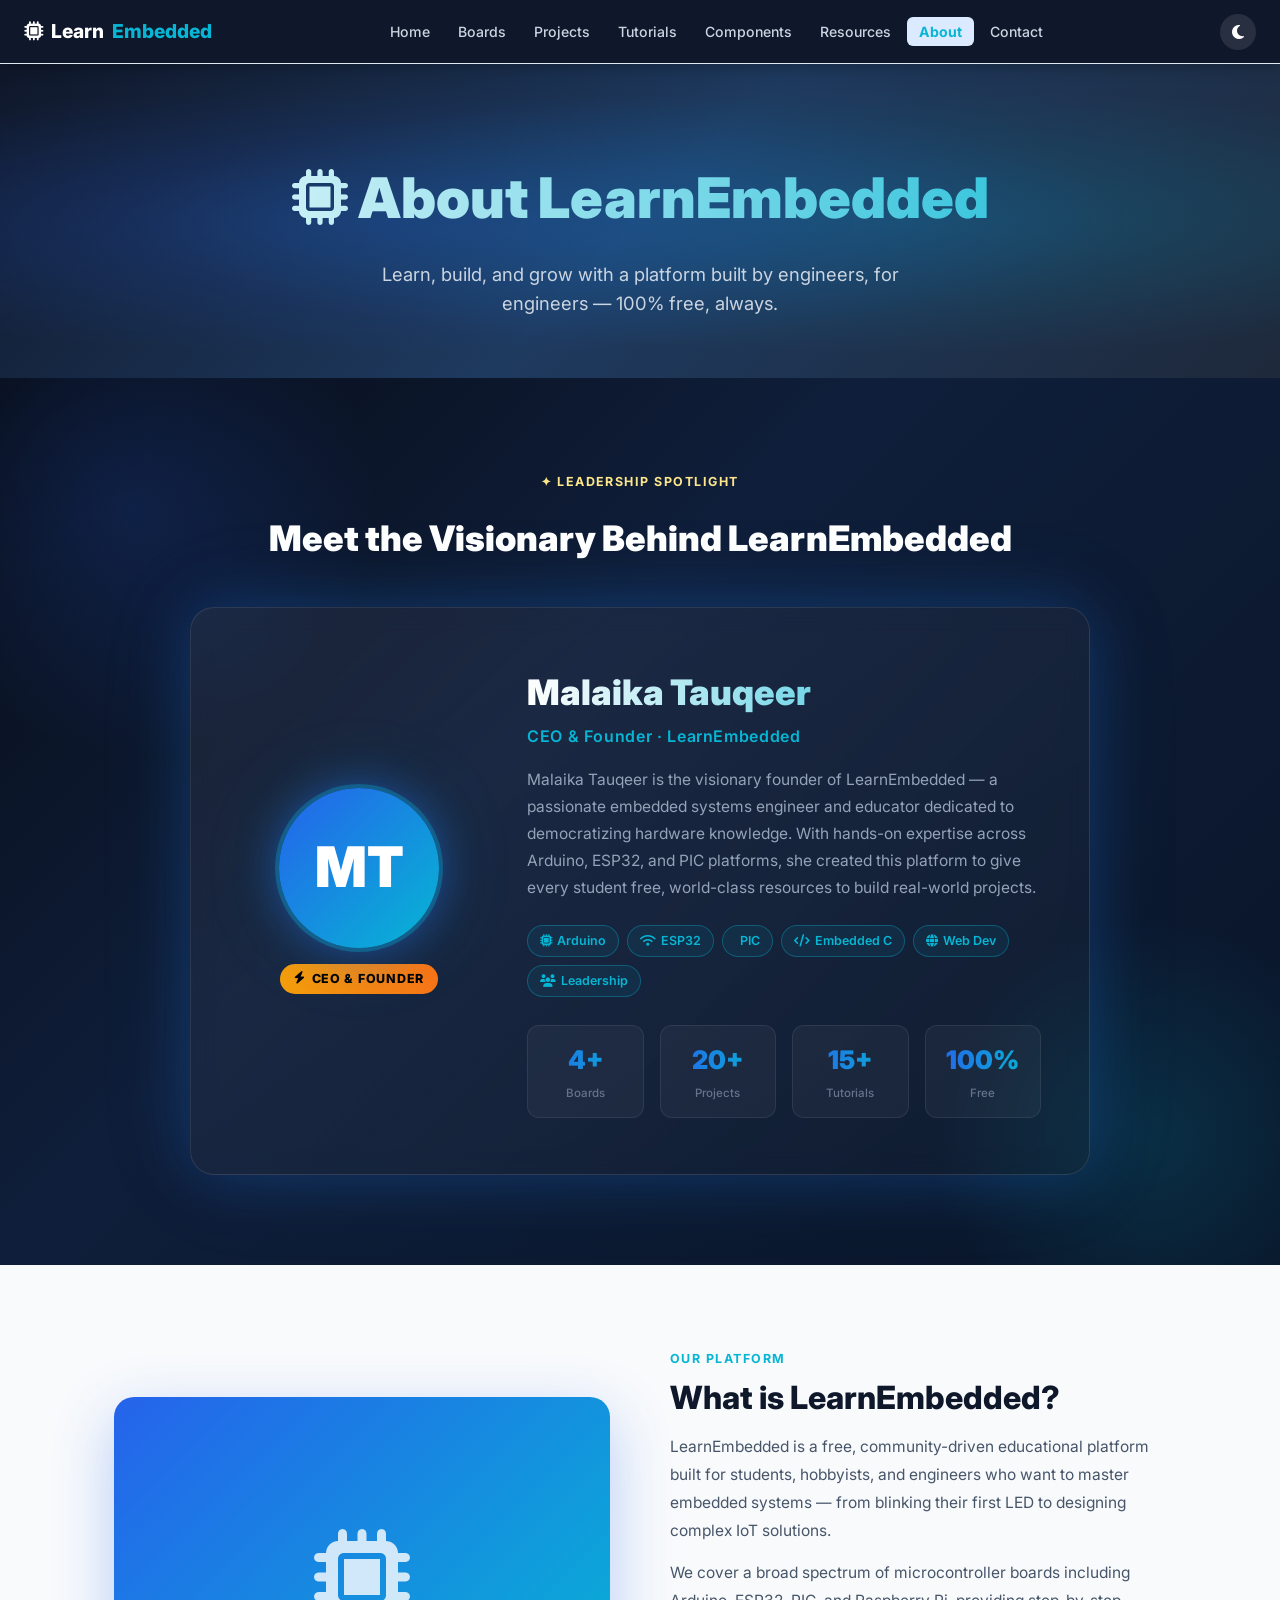
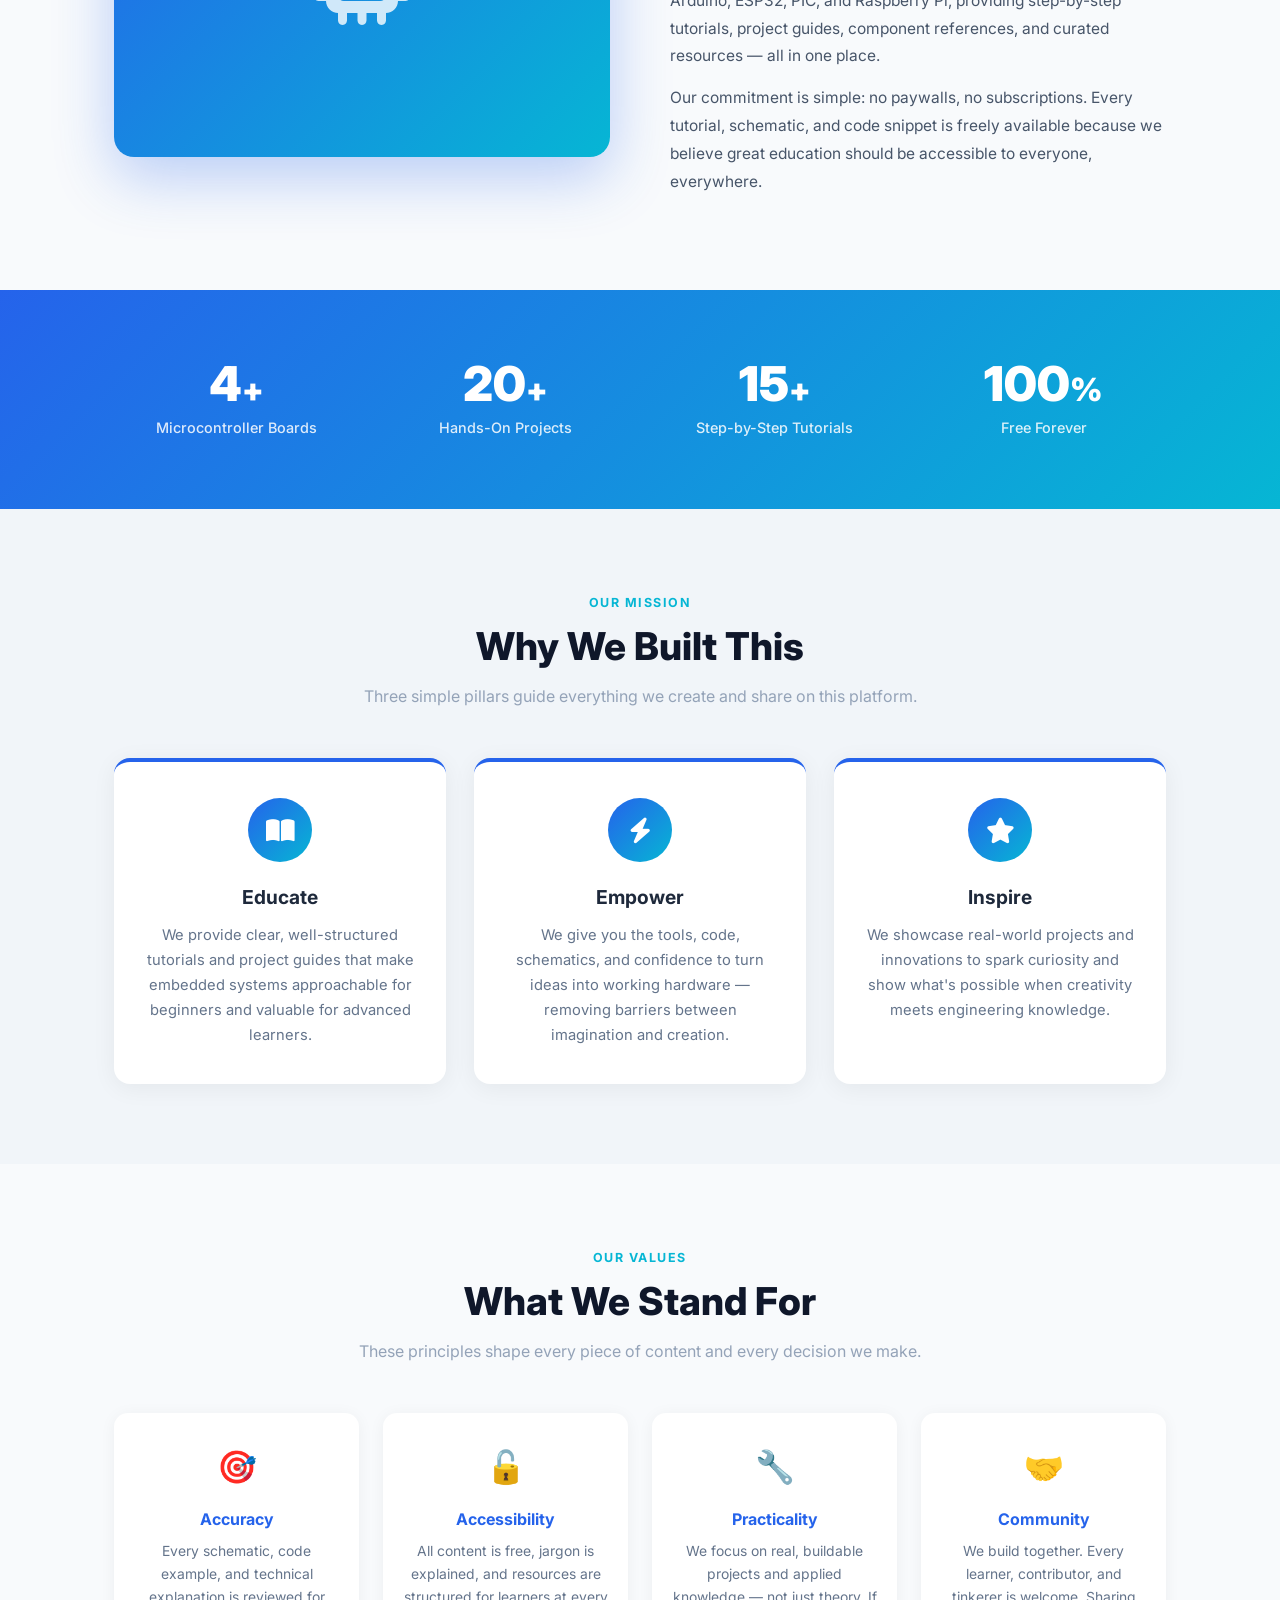
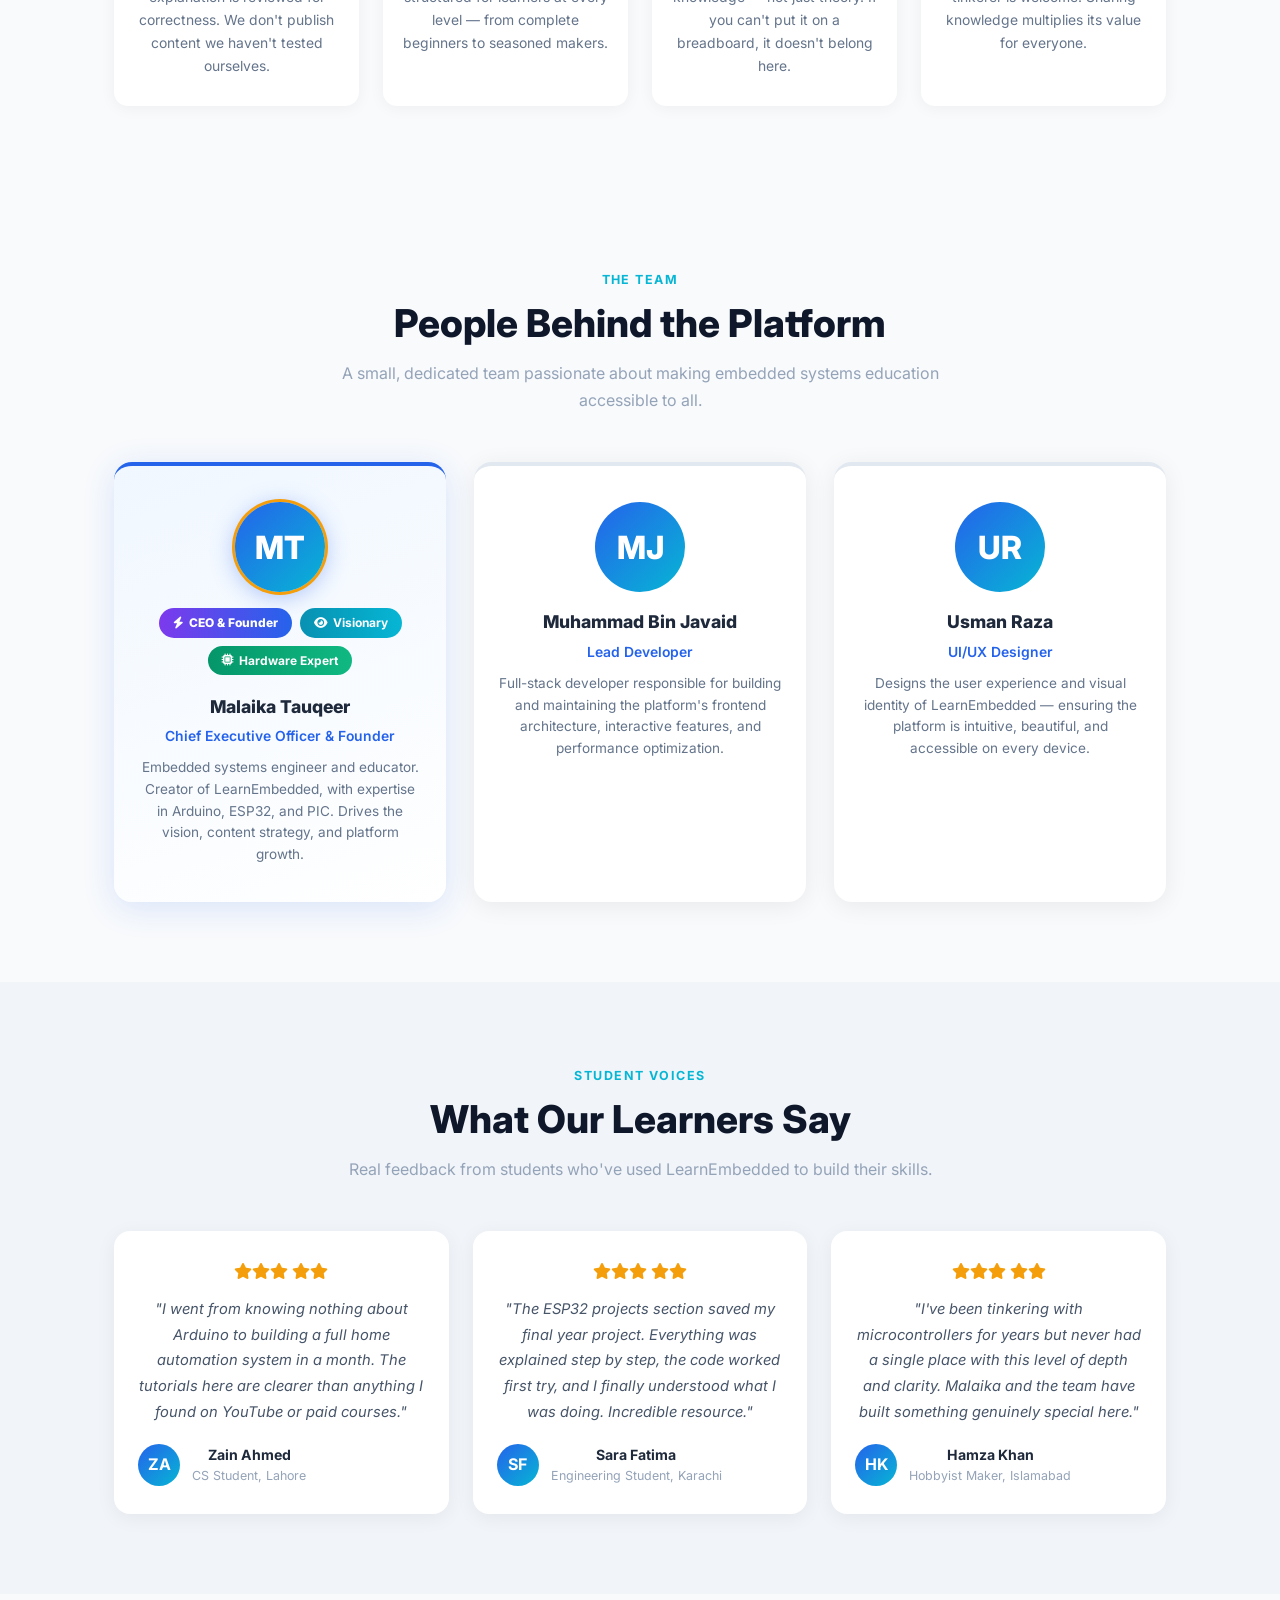
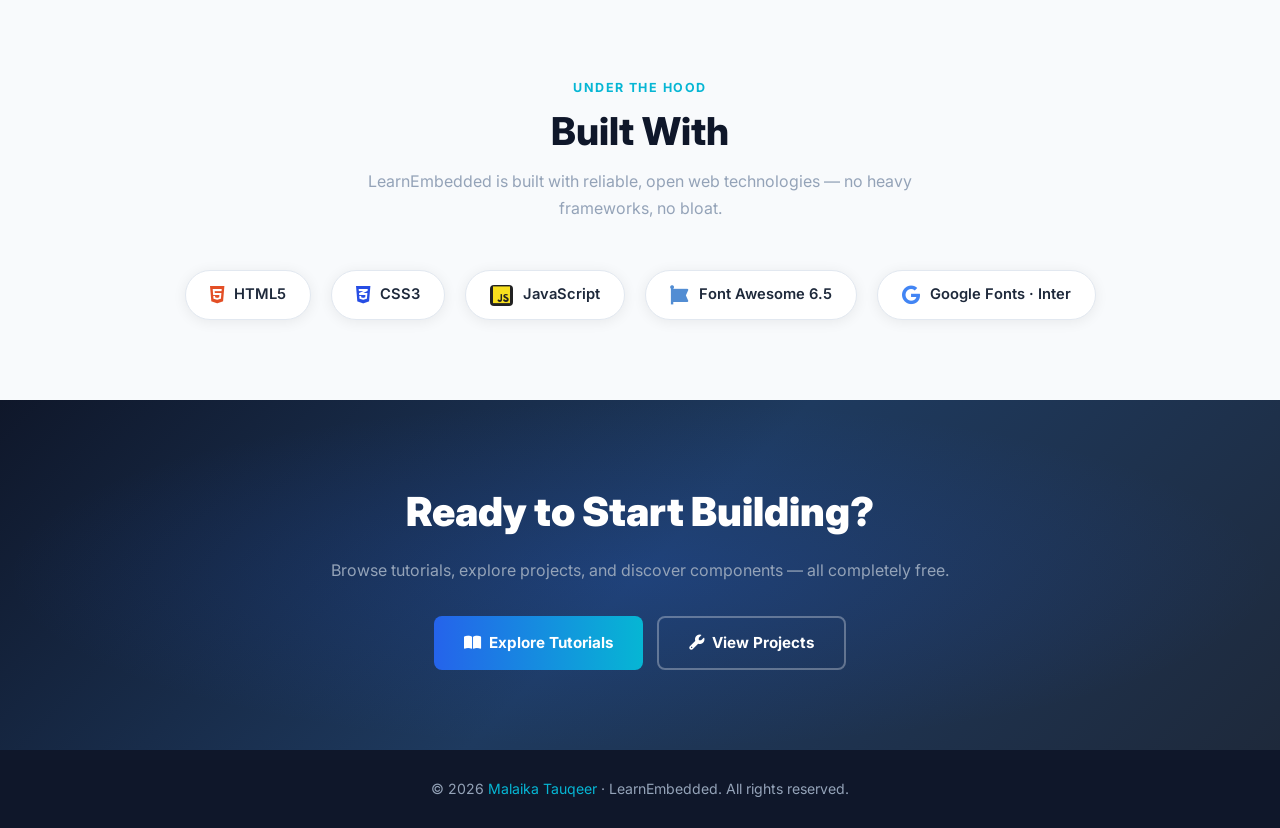
==== about.html @ 728795cc "Add Google Analytics G-D660F72PGC to all pages" ====
<!DOCTYPE html>
<html lang="en">
<head>
  <meta charset="UTF-8" />
  <meta name="viewport" content="width=device-width, initial-scale=1.0" />
  <title>About – LearnEmbedded</title>
  <link rel="stylesheet" href="css/style.css" />
  <link rel="stylesheet" href="https://cdnjs.cloudflare.com/ajax/libs/font-awesome/6.5.0/css/all.min.css" />
  <link href="https://fonts.googleapis.com/css2?family=Inter:wght@300;400;500;600;700;800;900&display=swap" rel="stylesheet" />
  <style>
    :root {
      --primary: #2563eb;
      --accent: #06b6d4;
      --dark-bg: #0f172a;
      --dark-card: #1e293b;
      --text-light: #f1f5f9;
      --text-muted: #94a3b8;
      --gold: #f59e0b;
      --gold-light: #fde68a;
    }

    *, *::before, *::after { box-sizing: border-box; margin: 0; padding: 0; }

    body {
      font-family: 'Inter', sans-serif;
      background: #f8fafc;
      color: #1e293b;
      transition: background 0.3s, color 0.3s;
    }

    body.dark-mode {
      background: var(--dark-bg);
      color: var(--text-light);
    }

    /* ── HERO BANNER ── */
    .about-hero {
      background: linear-gradient(135deg, var(--dark-bg) 0%, #1e3a5f 50%, var(--dark-card) 100%);
      color: #fff;
      text-align: center;
      padding: 90px 20px 60px;
      position: relative;
      overflow: hidden;
    }

    .about-hero::before {
      content: '';
      position: absolute;
      inset: 0;
      background: radial-gradient(ellipse at 30% 50%, rgba(37,99,235,0.25) 0%, transparent 60%),
                  radial-gradient(ellipse at 70% 50%, rgba(6,182,212,0.2) 0%, transparent 60%);
    }

    .about-hero h1 {
      position: relative;
      font-size: clamp(2rem, 5vw, 3.5rem);
      font-weight: 900;
      background: linear-gradient(90deg, #fff 0%, var(--accent) 100%);
      -webkit-background-clip: text;
      -webkit-text-fill-color: transparent;
      background-clip: text;
      margin-bottom: 16px;
    }

    .about-hero p {
      position: relative;
      font-size: 1.15rem;
      color: #cbd5e1;
      max-width: 600px;
      margin: 0 auto;
    }

    /* ── SECTION WRAPPER ── */
    .section { padding: 80px 20px; }
    .section-alt { background: #f1f5f9; }
    body.dark-mode .section-alt { background: #0d1526; }

    .container { max-width: 1100px; margin: 0 auto; }

    .section-label {
      display: inline-block;
      font-size: 0.78rem;
      font-weight: 700;
      letter-spacing: 0.12em;
      text-transform: uppercase;
      color: var(--accent);
      margin-bottom: 10px;
    }

    .section-title {
      font-size: clamp(1.6rem, 3.5vw, 2.4rem);
      font-weight: 800;
      margin-bottom: 14px;
      line-height: 1.2;
    }

    .section-sub {
      color: var(--text-muted);
      font-size: 1rem;
      max-width: 640px;
      line-height: 1.7;
    }

    .text-center { text-align: center; }
    .text-center .section-sub { margin: 0 auto; }

    /* ── CEO SPOTLIGHT ── */
    .ceo-section {
      background: linear-gradient(135deg, #080d18 0%, #0f1e3a 40%, #091528 100%);
      padding: 90px 20px;
      position: relative;
      overflow: hidden;
    }

    .ceo-section::before {
      content: '';
      position: absolute;
      top: -120px; left: -120px;
      width: 500px; height: 500px;
      background: radial-gradient(circle, rgba(37,99,235,0.18) 0%, transparent 70%);
      pointer-events: none;
    }

    .ceo-section::after {
      content: '';
      position: absolute;
      bottom: -100px; right: -100px;
      width: 450px; height: 450px;
      background: radial-gradient(circle, rgba(6,182,212,0.15) 0%, transparent 70%);
      pointer-events: none;
    }

    .ceo-card {
      position: relative;
      z-index: 2;
      max-width: 900px;
      margin: 0 auto;
      background: linear-gradient(145deg, rgba(255,255,255,0.06) 0%, rgba(255,255,255,0.02) 100%);
      border: 1px solid rgba(255,255,255,0.1);
      border-radius: 24px;
      padding: 56px 48px;
      backdrop-filter: blur(12px);
      box-shadow: 0 0 60px rgba(37,99,235,0.25), 0 0 100px rgba(6,182,212,0.1);
    }

    .ceo-inner {
      display: grid;
      grid-template-columns: 240px 1fr;
      gap: 48px;
      align-items: center;
    }

    .ceo-avatar-wrap {
      display: flex;
      flex-direction: column;
      align-items: center;
      gap: 16px;
    }

    .ceo-avatar {
      width: 160px;
      height: 160px;
      border-radius: 50%;
      background: linear-gradient(135deg, var(--primary) 0%, var(--accent) 100%);
      display: flex;
      align-items: center;
      justify-content: center;
      font-size: 3.5rem;
      font-weight: 900;
      color: #fff;
      box-shadow: 0 0 0 4px rgba(6,182,212,0.3), 0 0 40px rgba(37,99,235,0.5), 0 0 80px rgba(6,182,212,0.2);
      animation: avatarPulse 3s ease-in-out infinite;
      position: relative;
    }

    @keyframes avatarPulse {
      0%, 100% { box-shadow: 0 0 0 4px rgba(6,182,212,0.3), 0 0 40px rgba(37,99,235,0.5), 0 0 80px rgba(6,182,212,0.2); }
      50% { box-shadow: 0 0 0 8px rgba(6,182,212,0.5), 0 0 60px rgba(37,99,235,0.7), 0 0 120px rgba(6,182,212,0.35); }
    }

    .ceo-badge {
      display: inline-flex;
      align-items: center;
      gap: 6px;
      background: linear-gradient(90deg, var(--gold) 0%, #f97316 100%);
      color: #000;
      font-size: 0.78rem;
      font-weight: 800;
      padding: 5px 14px;
      border-radius: 999px;
      letter-spacing: 0.06em;
      text-transform: uppercase;
    }

    .ceo-info { color: #fff; }

    .ceo-crown {
      font-size: 2rem;
      margin-bottom: 4px;
      filter: drop-shadow(0 0 8px var(--gold));
    }

    .ceo-name {
      font-size: 2.2rem;
      font-weight: 900;
      background: linear-gradient(90deg, #fff 0%, var(--accent) 100%);
      -webkit-background-clip: text;
      -webkit-text-fill-color: transparent;
      background-clip: text;
      margin-bottom: 4px;
    }

    .ceo-title {
      font-size: 1rem;
      color: var(--accent);
      font-weight: 600;
      margin-bottom: 16px;
      letter-spacing: 0.04em;
    }

    .ceo-bio {
      font-size: 0.97rem;
      color: #94a3b8;
      line-height: 1.75;
      margin-bottom: 24px;
    }

    .skill-tags {
      display: flex;
      flex-wrap: wrap;
      gap: 8px;
      margin-bottom: 28px;
    }

    .skill-tag {
      display: inline-flex;
      align-items: center;
      gap: 5px;
      font-size: 0.78rem;
      font-weight: 600;
      padding: 5px 12px;
      border-radius: 999px;
      border: 1px solid rgba(6,182,212,0.35);
      background: rgba(6,182,212,0.08);
      color: var(--accent);
      transition: all 0.3s;
      animation: tagFadeIn 0.5s ease both;
    }

    .skill-tag:hover {
      background: rgba(6,182,212,0.18);
      border-color: var(--accent);
      transform: translateY(-2px);
      box-shadow: 0 4px 14px rgba(6,182,212,0.3);
    }

    @keyframes tagFadeIn {
      from { opacity: 0; transform: translateY(8px); }
      to { opacity: 1; transform: translateY(0); }
    }

    .ceo-stats {
      display: grid;
      grid-template-columns: repeat(4, 1fr);
      gap: 16px;
    }

    .ceo-stat {
      text-align: center;
      background: rgba(255,255,255,0.04);
      border: 1px solid rgba(255,255,255,0.08);
      border-radius: 12px;
      padding: 14px 8px;
      transition: transform 0.3s;
    }

    .ceo-stat:hover { transform: translateY(-3px); }

    .ceo-stat-num {
      display: block;
      font-size: 1.6rem;
      font-weight: 900;
      background: linear-gradient(90deg, var(--primary) 0%, var(--accent) 100%);
      -webkit-background-clip: text;
      -webkit-text-fill-color: transparent;
      background-clip: text;
    }

    .ceo-stat-label {
      display: block;
      font-size: 0.72rem;
      color: #64748b;
      margin-top: 3px;
      font-weight: 500;
    }

    /* ── ABOUT PLATFORM ── */
    .about-grid {
      display: grid;
      grid-template-columns: 1fr 1fr;
      gap: 60px;
      align-items: center;
    }

    .about-img-placeholder {
      background: linear-gradient(135deg, var(--primary) 0%, var(--accent) 100%);
      border-radius: 20px;
      height: 360px;
      display: flex;
      align-items: center;
      justify-content: center;
      font-size: 6rem;
      color: rgba(255,255,255,0.8);
      box-shadow: 0 20px 60px rgba(37,99,235,0.3);
    }

    .about-text h2 { font-size: 2rem; font-weight: 800; margin-bottom: 16px; }
    .about-text p { color: #475569; line-height: 1.8; margin-bottom: 14px; font-size: 0.97rem; }
    body.dark-mode .about-text p { color: #94a3b8; }

    /* ── COUNTER STATS ── */
    .stats-band {
      background: linear-gradient(135deg, var(--primary) 0%, var(--accent) 100%);
      padding: 60px 20px;
      color: #fff;
    }

    .stats-grid {
      display: grid;
      grid-template-columns: repeat(4, 1fr);
      gap: 24px;
      text-align: center;
    }

    .stat-item { padding: 10px; }

    .stat-num {
      font-size: 3rem;
      font-weight: 900;
      display: block;
      line-height: 1;
    }

    .stat-suffix { font-size: 2rem; }

    .stat-desc {
      font-size: 0.9rem;
      margin-top: 8px;
      opacity: 0.85;
      font-weight: 500;
    }

    /* ── MISSION CARDS ── */
    .mission-grid {
      display: grid;
      grid-template-columns: repeat(3, 1fr);
      gap: 28px;
      margin-top: 48px;
    }

    .mission-card {
      background: #fff;
      border-radius: 16px;
      padding: 36px 28px;
      text-align: center;
      box-shadow: 0 4px 24px rgba(0,0,0,0.06);
      border-top: 4px solid var(--primary);
      transition: transform 0.3s, box-shadow 0.3s;
    }

    body.dark-mode .mission-card { background: var(--dark-card); }

    .mission-card:hover { transform: translateY(-6px); box-shadow: 0 12px 40px rgba(37,99,235,0.15); }

    .mission-icon {
      width: 64px; height: 64px;
      border-radius: 50%;
      background: linear-gradient(135deg, var(--primary) 0%, var(--accent) 100%);
      display: flex; align-items: center; justify-content: center;
      font-size: 1.6rem; color: #fff;
      margin: 0 auto 20px;
    }

    .mission-card h3 { font-size: 1.2rem; font-weight: 700; margin-bottom: 10px; }
    .mission-card p { font-size: 0.92rem; color: #64748b; line-height: 1.7; }
    body.dark-mode .mission-card p { color: #94a3b8; }

    /* ── VALUES ── */
    .values-grid {
      display: grid;
      grid-template-columns: repeat(4, 1fr);
      gap: 24px;
      margin-top: 48px;
    }

    .value-card {
      background: #fff;
      border-radius: 14px;
      padding: 28px 20px;
      text-align: center;
      box-shadow: 0 2px 16px rgba(0,0,0,0.05);
      transition: transform 0.3s, box-shadow 0.3s;
      cursor: default;
    }

    body.dark-mode .value-card { background: var(--dark-card); }

    .value-card:hover { transform: translateY(-5px); box-shadow: 0 10px 32px rgba(6,182,212,0.15); }

    .value-icon {
      font-size: 2rem;
      margin-bottom: 14px;
      display: block;
    }

    .value-card h3 { font-size: 1rem; font-weight: 700; margin-bottom: 8px; color: var(--primary); }
    .value-card p { font-size: 0.87rem; color: #64748b; line-height: 1.65; }
    body.dark-mode .value-card p { color: #94a3b8; }

    /* ── TIMELINE ── */
    .timeline { margin-top: 56px; position: relative; }

    .timeline::before {
      content: '';
      position: absolute;
      left: 50%;
      transform: translateX(-50%);
      top: 0; bottom: 0;
      width: 2px;
      background: linear-gradient(180deg, var(--primary) 0%, var(--accent) 100%);
    }

    .tl-item {
      display: grid;
      grid-template-columns: 1fr 60px 1fr;
      gap: 0;
      align-items: center;
      margin-bottom: 48px;
    }

    .tl-item:nth-child(odd) .tl-content { grid-column: 1; text-align: right; padding-right: 40px; }
    .tl-item:nth-child(odd) .tl-empty  { grid-column: 3; }
    .tl-item:nth-child(even) .tl-content { grid-column: 3; text-align: left; padding-left: 40px; }
    .tl-item:nth-child(even) .tl-empty  { grid-column: 1; }
    .tl-dot { grid-column: 2; display: flex; justify-content: center; }

    .tl-dot-inner {
      width: 52px; height: 52px;
      border-radius: 50%;
      background: linear-gradient(135deg, var(--primary) 0%, var(--accent) 100%);
      display: flex; align-items: center; justify-content: center;
      color: #fff; font-weight: 800; font-size: 0.75rem;
      box-shadow: 0 0 0 4px rgba(37,99,235,0.2), 0 4px 20px rgba(37,99,235,0.3);
      position: relative; z-index: 2;
    }

    .tl-content h3 { font-size: 1.05rem; font-weight: 700; margin-bottom: 6px; color: var(--primary); }
    .tl-content p { font-size: 0.9rem; color: #64748b; line-height: 1.6; }
    body.dark-mode .tl-content p { color: #94a3b8; }

    /* ── TEAM ── */
    .team-grid {
      display: grid;
      grid-template-columns: repeat(3, 1fr);
      gap: 28px;
      margin-top: 48px;
    }

    .team-card {
      background: #fff;
      border-radius: 18px;
      padding: 36px 24px;
      text-align: center;
      box-shadow: 0 4px 24px rgba(0,0,0,0.07);
      border-top: 4px solid #e2e8f0;
      transition: transform 0.3s, box-shadow 0.3s;
    }

    body.dark-mode .team-card { background: var(--dark-card); border-top-color: #334155; }

    .team-card:hover { transform: translateY(-6px); box-shadow: 0 14px 40px rgba(0,0,0,0.12); }

    .team-card.ceo-card-team {
      border-top: 4px solid var(--primary);
      background: linear-gradient(160deg, #f0f7ff 0%, #fff 100%);
      box-shadow: 0 6px 32px rgba(37,99,235,0.15);
    }

    body.dark-mode .team-card.ceo-card-team {
      background: linear-gradient(160deg, #0f1e3a 0%, var(--dark-card) 100%);
      box-shadow: 0 6px 32px rgba(37,99,235,0.25);
    }

    .team-avatar {
      width: 90px; height: 90px;
      border-radius: 50%;
      display: flex; align-items: center; justify-content: center;
      font-size: 2rem; font-weight: 800; color: #fff;
      margin: 0 auto 16px;
      background: linear-gradient(135deg, var(--primary) 0%, var(--accent) 100%);
    }

    .ceo-card-team .team-avatar {
      box-shadow: 0 0 0 3px var(--gold), 0 4px 24px rgba(37,99,235,0.4);
    }

    .member-badges { display: flex; justify-content: center; gap: 6px; flex-wrap: wrap; margin-bottom: 8px; }

    .ceo-role-badge {
      display: inline-flex; align-items: center; gap: 4px;
      background: linear-gradient(90deg, var(--gold) 0%, #f97316 100%);
      color: #000; font-size: 0.7rem; font-weight: 800;
      padding: 3px 10px; border-radius: 999px; letter-spacing: 0.05em;
    }

    .ceo-badges-row { display:flex; gap:8px; flex-wrap:wrap; justify-content:center; margin-bottom:10px; }
    .badge-ceo { background:linear-gradient(90deg,#7c3aed,#2563eb); color:white; font-size:0.75rem; font-weight:800; padding:5px 14px; border-radius:999px; display:inline-flex; align-items:center; gap:5px; }
    .badge-vision { background:linear-gradient(90deg,#0891b2,#06b6d4); color:white; font-size:0.75rem; font-weight:700; padding:5px 14px; border-radius:999px; display:inline-flex; align-items:center; gap:5px; }
    .badge-builder { background:linear-gradient(90deg,#059669,#10b981); color:white; font-size:0.75rem; font-weight:700; padding:5px 14px; border-radius:999px; display:inline-flex; align-items:center; gap:5px; }

    .team-card h3 { font-size: 1.1rem; font-weight: 800; margin-bottom: 4px; }
    .team-role { font-size: 0.87rem; color: var(--primary); font-weight: 600; margin-bottom: 10px; }
    .team-bio { font-size: 0.85rem; color: #64748b; line-height: 1.6; }
    body.dark-mode .team-bio { color: #94a3b8; }

    /* ── TESTIMONIALS ── */
    .testimonials-grid {
      display: grid;
      grid-template-columns: repeat(3, 1fr);
      gap: 24px;
      margin-top: 48px;
    }

    .testimonial-card {
      background: #fff;
      border-radius: 16px;
      padding: 28px 24px;
      box-shadow: 0 4px 20px rgba(0,0,0,0.06);
      transition: transform 0.3s;
    }

    body.dark-mode .testimonial-card { background: var(--dark-card); }
    .testimonial-card:hover { transform: translateY(-4px); }

    .stars { color: var(--gold); font-size: 1rem; margin-bottom: 12px; }

    .testimonial-card blockquote {
      font-size: 0.92rem;
      color: #475569;
      line-height: 1.75;
      margin-bottom: 18px;
      font-style: italic;
    }

    body.dark-mode .testimonial-card blockquote { color: #94a3b8; }

    .testimonial-author {
      display: flex;
      align-items: center;
      gap: 12px;
    }

    .t-avatar {
      width: 42px; height: 42px;
      border-radius: 50%;
      background: linear-gradient(135deg, var(--primary) 0%, var(--accent) 100%);
      display: flex; align-items: center; justify-content: center;
      font-size: 1rem; font-weight: 700; color: #fff;
      flex-shrink: 0;
    }

    .t-name { font-size: 0.88rem; font-weight: 700; }
    .t-role { font-size: 0.78rem; color: #94a3b8; }

    /* ── TECH STACK ── */
    .tech-grid {
      display: flex;
      flex-wrap: wrap;
      justify-content: center;
      gap: 20px;
      margin-top: 48px;
    }

    .tech-pill {
      display: flex;
      align-items: center;
      gap: 10px;
      background: #fff;
      border-radius: 999px;
      padding: 12px 24px;
      font-size: 0.92rem;
      font-weight: 600;
      box-shadow: 0 2px 14px rgba(0,0,0,0.07);
      border: 1px solid #e2e8f0;
      transition: all 0.3s;
    }

    body.dark-mode .tech-pill { background: var(--dark-card); border-color: #334155; }
    .tech-pill:hover { transform: translateY(-3px); box-shadow: 0 8px 24px rgba(37,99,235,0.15); border-color: var(--primary); }

    .tech-pill i { font-size: 1.2rem; }

    /* ── CTA BANNER ── */
    .cta-banner {
      background: linear-gradient(135deg, var(--dark-bg) 0%, #1e3a5f 50%, var(--dark-card) 100%);
      color: #fff;
      text-align: center;
      padding: 80px 20px;
      position: relative;
      overflow: hidden;
    }

    .cta-banner::before {
      content: '';
      position: absolute;
      inset: 0;
      background: radial-gradient(ellipse at 50% 50%, rgba(37,99,235,0.2) 0%, transparent 70%);
    }

    .cta-banner h2 {
      position: relative;
      font-size: clamp(1.6rem, 4vw, 2.5rem);
      font-weight: 900;
      margin-bottom: 14px;
    }

    .cta-banner p {
      position: relative;
      color: #94a3b8;
      font-size: 1rem;
      margin-bottom: 32px;
    }

    .cta-btns {
      position: relative;
      display: flex;
      justify-content: center;
      gap: 14px;
      flex-wrap: wrap;
    }

    .btn-primary {
      background: linear-gradient(90deg, var(--primary) 0%, var(--accent) 100%);
      color: #fff;
      padding: 13px 30px;
      border-radius: 8px;
      font-size: 0.95rem;
      font-weight: 700;
      text-decoration: none;
      transition: opacity 0.3s, transform 0.3s;
      display: inline-flex; align-items: center; gap: 8px;
    }

    .btn-primary:hover { opacity: 0.9; transform: translateY(-2px); }

    .btn-outline {
      background: transparent;
      color: #fff;
      padding: 13px 30px;
      border-radius: 8px;
      font-size: 0.95rem;
      font-weight: 700;
      text-decoration: none;
      border: 2px solid rgba(255,255,255,0.3);
      transition: border-color 0.3s, background 0.3s, transform 0.3s;
      display: inline-flex; align-items: center; gap: 8px;
    }

    .btn-outline:hover { border-color: var(--accent); background: rgba(6,182,212,0.1); transform: translateY(-2px); }

    /* ── RESPONSIVE ── */
    @media (max-width: 900px) {
      .ceo-inner { grid-template-columns: 1fr; text-align: center; }
      .ceo-avatar-wrap { flex-direction: row; justify-content: center; }
      .ceo-stats { grid-template-columns: repeat(2, 1fr); }
      .skill-tags { justify-content: center; }
      .about-grid { grid-template-columns: 1fr; }
      .about-img-placeholder { height: 220px; }
      .stats-grid { grid-template-columns: repeat(2, 1fr); }
      .values-grid { grid-template-columns: repeat(2, 1fr); }
      .team-grid { grid-template-columns: 1fr 1fr; }
      .testimonials-grid { grid-template-columns: 1fr; }
      .timeline::before { left: 28px; transform: none; }
      .tl-item { grid-template-columns: 60px 1fr; }
      .tl-item:nth-child(odd) .tl-content,
      .tl-item:nth-child(even) .tl-content { grid-column: 2; text-align: left; padding: 0 0 0 16px; }
      .tl-item:nth-child(odd) .tl-empty,
      .tl-item:nth-child(even) .tl-empty { display: none; }
      .tl-dot { grid-column: 1; }
    }

    @media (max-width: 600px) {
      .ceo-card { padding: 32px 20px; }
      .ceo-stats { grid-template-columns: repeat(2, 1fr); }
      .mission-grid { grid-template-columns: 1fr; }
      .team-grid { grid-template-columns: 1fr; }
      .values-grid { grid-template-columns: 1fr 1fr; }
      .stats-grid { grid-template-columns: 1fr 1fr; }
    }

    @media (max-width: 400px) {
      .values-grid { grid-template-columns: 1fr; }
    }

    /* ── NAVBAR (shared style fallback) ── */
    nav.navbar {
      background: var(--dark-bg);
      color: #fff;
      padding: 0 24px;
      display: flex;
      align-items: center;
      justify-content: space-between;
      height: 64px;
      position: sticky;
      top: 0;
      z-index: 1000;
      box-shadow: 0 2px 16px rgba(0,0,0,0.3);
    }

    .nav-brand {
      font-size: 1.2rem;
      font-weight: 800;
      color: #fff;
      text-decoration: none;
      display: flex;
      align-items: center;
      gap: 8px;
    }

    .nav-brand span { color: var(--accent); }

    .nav-links {
      display: flex;
      list-style: none;
      gap: 4px;
      align-items: center;
    }

    .nav-links a {
      color: #cbd5e1;
      text-decoration: none;
      font-size: 0.88rem;
      font-weight: 500;
      padding: 6px 12px;
      border-radius: 6px;
      transition: color 0.2s, background 0.2s;
    }

    .nav-links a:hover { color: #fff; background: rgba(255,255,255,0.08); }
    .nav-links a.active { color: var(--accent); font-weight: 700; }

    .nav-actions { display: flex; align-items: center; gap: 10px; }

    #dark-mode-toggle {
      background: rgba(255,255,255,0.1);
      border: none;
      color: #fff;
      width: 36px; height: 36px;
      border-radius: 50%;
      cursor: pointer;
      font-size: 1rem;
      display: flex; align-items: center; justify-content: center;
      transition: background 0.2s;
    }

    #dark-mode-toggle:hover { background: rgba(255,255,255,0.2); }

    .hamburger {
      display: none;
      background: none; border: none; color: #fff;
      font-size: 1.4rem; cursor: pointer;
    }

    @media (max-width: 768px) {
      .nav-links { display: none; flex-direction: column; position: absolute; top: 64px; left: 0; right: 0; background: var(--dark-bg); padding: 16px 24px; gap: 4px; }
      .nav-links.open { display: flex; }
      .hamburger { display: block; }
    }

    /* ── FOOTER ── */
    footer.site-footer {
      background: var(--dark-bg);
      color: #94a3b8;
      text-align: center;
      padding: 28px 20px;
      font-size: 0.88rem;
    }

    footer.site-footer a { color: var(--accent); text-decoration: none; }
    footer.site-footer a:hover { text-decoration: underline; }
  </style>
  <!-- Google tag (gtag.js) -->
  <script async src="https://www.googletagmanager.com/gtag/js?id=G-D660F72PGC"></script>
  <script>
    window.dataLayer = window.dataLayer || [];
    function gtag(){dataLayer.push(arguments);}
    gtag('js', new Date());
    gtag('config', 'G-D660F72PGC');
  </script>
</head>

<body>

  <!-- ══ NAVBAR ══ -->
  <nav class="navbar">
    <a href="index.html" class="nav-brand">
      <i class="fas fa-microchip"></i> Learn<span>Embedded</span>
    </a>
    <button class="hamburger" id="hamburger" aria-label="Toggle menu">
      <i class="fas fa-bars"></i>
    </button>
    <ul class="nav-links" id="nav-links">
      <li><a href="index.html">Home</a></li>
      <li><a href="microcontrollers.html">Boards</a></li>
      <li><a href="projects.html">Projects</a></li>
      <li><a href="tutorials.html">Tutorials</a></li>
      <li><a href="components.html">Components</a></li>
      <li><a href="resources.html">Resources</a></li>
      <li><a href="about.html" class="active">About</a></li>
      <li><a href="contact.html">Contact</a></li>
    </ul>
    <div class="nav-actions">
      <button id="dark-mode-toggle" aria-label="Toggle dark mode">
        <i class="fas fa-moon" id="dm-icon"></i>
      </button>
    </div>
  </nav>

  <!-- ══ HERO ══ -->
  <section class="about-hero">
    <h1><i class="fas fa-microchip"></i> About LearnEmbedded</h1>
    <p>Learn, build, and grow with a platform built by engineers, for engineers — 100% free, always.</p>
  </section>

  <!-- ══ CEO SPOTLIGHT ══ -->
  <section class="ceo-section">
    <div class="container">
      <div style="text-align:center; margin-bottom: 40px; position:relative; z-index:2;">
        <span class="section-label" style="color:#fde68a;">✦ Leadership Spotlight</span>
        <h2 style="color:#fff; font-size:clamp(1.6rem,3.5vw,2.2rem); font-weight:900; margin-top:8px;">Meet the Visionary Behind LearnEmbedded</h2>
      </div>

      <div class="ceo-card">
        <div class="ceo-inner">
          <div class="ceo-avatar-wrap">
            <div class="ceo-avatar">MT</div>
            <div class="ceo-badge"><i class="fas fa-bolt"></i> CEO &amp; Founder</div>
          </div>

          <div class="ceo-info">
            <h2 class="ceo-name">Malaika Tauqeer</h2>
            <p class="ceo-title">CEO &amp; Founder · LearnEmbedded</p>
            <p class="ceo-bio">
              Malaika Tauqeer is the visionary founder of LearnEmbedded — a passionate embedded systems engineer and educator dedicated to democratizing hardware knowledge. With hands-on expertise across Arduino, ESP32, and PIC platforms, she created this platform to give every student free, world-class resources to build real-world projects.
            </p>

            <div class="skill-tags">
              <span class="skill-tag"><i class="fas fa-microchip"></i> Arduino</span>
              <span class="skill-tag"><i class="fas fa-wifi"></i> ESP32</span>
              <span class="skill-tag"><i class="fas fa-cpu"></i> PIC</span>
              <span class="skill-tag"><i class="fas fa-code"></i> Embedded C</span>
              <span class="skill-tag"><i class="fas fa-globe"></i> Web Dev</span>
              <span class="skill-tag"><i class="fas fa-users"></i> Leadership</span>
            </div>

            <div class="ceo-stats">
              <div class="ceo-stat">
                <span class="ceo-stat-num">4+</span>
                <span class="ceo-stat-label">Boards</span>
              </div>
              <div class="ceo-stat">
                <span class="ceo-stat-num">20+</span>
                <span class="ceo-stat-label">Projects</span>
              </div>
              <div class="ceo-stat">
                <span class="ceo-stat-num">15+</span>
                <span class="ceo-stat-label">Tutorials</span>
              </div>
              <div class="ceo-stat">
                <span class="ceo-stat-num">100%</span>
                <span class="ceo-stat-label">Free</span>
              </div>
            </div>
          </div>
        </div>
      </div>
    </div>
  </section>

  <!-- ══ ABOUT THE PLATFORM ══ -->
  <section class="section">
    <div class="container">
      <div class="about-grid">
        <div class="about-img-placeholder">
          <i class="fas fa-microchip"></i>
        </div>
        <div class="about-text">
          <span class="section-label">Our Platform</span>
          <h2 class="section-title">What is LearnEmbedded?</h2>
          <p>
            LearnEmbedded is a free, community-driven educational platform built for students, hobbyists, and engineers who want to master embedded systems — from blinking their first LED to designing complex IoT solutions.
          </p>
          <p>
            We cover a broad spectrum of microcontroller boards including Arduino, ESP32, PIC, and Raspberry Pi, providing step-by-step tutorials, project guides, component references, and curated resources — all in one place.
          </p>
          <p>
            Our commitment is simple: no paywalls, no subscriptions. Every tutorial, schematic, and code snippet is freely available because we believe great education should be accessible to everyone, everywhere.
          </p>
        </div>
      </div>
    </div>
  </section>

  <!-- ══ ANIMATED STATS BAND ══ -->
  <section class="stats-band" id="stats-section">
    <div class="container">
      <div class="stats-grid">
        <div class="stat-item">
          <span class="stat-num"><span class="counter" data-target="4">0</span><span class="stat-suffix">+</span></span>
          <p class="stat-desc">Microcontroller Boards</p>
        </div>
        <div class="stat-item">
          <span class="stat-num"><span class="counter" data-target="20">0</span><span class="stat-suffix">+</span></span>
          <p class="stat-desc">Hands-On Projects</p>
        </div>
        <div class="stat-item">
          <span class="stat-num"><span class="counter" data-target="15">0</span><span class="stat-suffix">+</span></span>
          <p class="stat-desc">Step-by-Step Tutorials</p>
        </div>
        <div class="stat-item">
          <span class="stat-num"><span class="counter" data-target="100">0</span><span class="stat-suffix">%</span></span>
          <p class="stat-desc">Free Forever</p>
        </div>
      </div>
    </div>
  </section>

  <!-- ══ MISSION ══ -->
  <section class="section section-alt">
    <div class="container text-center">
      <span class="section-label">Our Mission</span>
      <h2 class="section-title">Why We Built This</h2>
      <p class="section-sub">Three simple pillars guide everything we create and share on this platform.</p>

      <div class="mission-grid">
        <div class="mission-card">
          <div class="mission-icon"><i class="fas fa-book-open"></i></div>
          <h3>Educate</h3>
          <p>We provide clear, well-structured tutorials and project guides that make embedded systems approachable for beginners and valuable for advanced learners.</p>
        </div>
        <div class="mission-card">
          <div class="mission-icon"><i class="fas fa-bolt"></i></div>
          <h3>Empower</h3>
          <p>We give you the tools, code, schematics, and confidence to turn ideas into working hardware — removing barriers between imagination and creation.</p>
        </div>
        <div class="mission-card">
          <div class="mission-icon"><i class="fas fa-star"></i></div>
          <h3>Inspire</h3>
          <p>We showcase real-world projects and innovations to spark curiosity and show what's possible when creativity meets engineering knowledge.</p>
        </div>
      </div>
    </div>
  </section>

  <!-- ══ VALUES ══ -->
  <section class="section">
    <div class="container text-center">
      <span class="section-label">Our Values</span>
      <h2 class="section-title">What We Stand For</h2>
      <p class="section-sub">These principles shape every piece of content and every decision we make.</p>

      <div class="values-grid">
        <div class="value-card">
          <span class="value-icon">🎯</span>
          <h3>Accuracy</h3>
          <p>Every schematic, code example, and technical explanation is reviewed for correctness. We don't publish content we haven't tested ourselves.</p>
        </div>
        <div class="value-card">
          <span class="value-icon">🔓</span>
          <h3>Accessibility</h3>
          <p>All content is free, jargon is explained, and resources are structured for learners at every level — from complete beginners to seasoned makers.</p>
        </div>
        <div class="value-card">
          <span class="value-icon">🔧</span>
          <h3>Practicality</h3>
          <p>We focus on real, buildable projects and applied knowledge — not just theory. If you can't put it on a breadboard, it doesn't belong here.</p>
        </div>
        <div class="value-card">
          <span class="value-icon">🤝</span>
          <h3>Community</h3>
          <p>We build together. Every learner, contributor, and tinkerer is welcome. Sharing knowledge multiplies its value for everyone.</p>
        </div>
      </div>
    </div>
  </section>

  <!-- ══ TEAM ══ -->
  <section class="section">
    <div class="container text-center">
      <span class="section-label">The Team</span>
      <h2 class="section-title">People Behind the Platform</h2>
      <p class="section-sub">A small, dedicated team passionate about making embedded systems education accessible to all.</p>

      <div class="team-grid">

        <!-- CEO Card -->
        <div class="team-card ceo-card-team">
          <div class="team-avatar">MT</div>
          <div class="member-badges">
            <div class="ceo-badges-row">
              <span class="badge-ceo"><i class="fas fa-bolt"></i> CEO & Founder</span>
              <span class="badge-vision"><i class="fas fa-eye"></i> Visionary</span>
              <span class="badge-builder"><i class="fas fa-microchip"></i> Hardware Expert</span>
            </div>
          </div>
          <h3>Malaika Tauqeer</h3>
          <p class="team-role">Chief Executive Officer &amp; Founder</p>
          <p class="team-bio">Embedded systems engineer and educator. Creator of LearnEmbedded, with expertise in Arduino, ESP32, and PIC. Drives the vision, content strategy, and platform growth.</p>
        </div>

        <!-- Lead Developer -->
        <div class="team-card">
          <div class="team-avatar">MJ</div>
          <h3>Muhammad Bin Javaid</h3>
          <p class="team-role">Lead Developer</p>
          <p class="team-bio">Full-stack developer responsible for building and maintaining the platform's frontend architecture, interactive features, and performance optimization.</p>
        </div>

        <!-- UI/UX Designer -->
        <div class="team-card">
          <div class="team-avatar">UR</div>
          <h3>Usman Raza</h3>
          <p class="team-role">UI/UX Designer</p>
          <p class="team-bio">Designs the user experience and visual identity of LearnEmbedded — ensuring the platform is intuitive, beautiful, and accessible on every device.</p>
        </div>

      </div>
    </div>
  </section>

  <!-- ══ TESTIMONIALS ══ -->
  <section class="section section-alt">
    <div class="container text-center">
      <span class="section-label">Student Voices</span>
      <h2 class="section-title">What Our Learners Say</h2>
      <p class="section-sub">Real feedback from students who've used LearnEmbedded to build their skills.</p>

      <div class="testimonials-grid">

        <div class="testimonial-card">
          <div class="stars">
            <i class="fas fa-star"></i><i class="fas fa-star"></i><i class="fas fa-star"></i>
            <i class="fas fa-star"></i><i class="fas fa-star"></i>
          </div>
          <blockquote>"I went from knowing nothing about Arduino to building a full home automation system in a month. The tutorials here are clearer than anything I found on YouTube or paid courses."</blockquote>
          <div class="testimonial-author">
            <div class="t-avatar">ZA</div>
            <div>
              <p class="t-name">Zain Ahmed</p>
              <p class="t-role">CS Student, Lahore</p>
            </div>
          </div>
        </div>

        <div class="testimonial-card">
          <div class="stars">
            <i class="fas fa-star"></i><i class="fas fa-star"></i><i class="fas fa-star"></i>
            <i class="fas fa-star"></i><i class="fas fa-star"></i>
          </div>
          <blockquote>"The ESP32 projects section saved my final year project. Everything was explained step by step, the code worked first try, and I finally understood what I was doing. Incredible resource."</blockquote>
          <div class="testimonial-author">
            <div class="t-avatar">SF</div>
            <div>
              <p class="t-name">Sara Fatima</p>
              <p class="t-role">Engineering Student, Karachi</p>
            </div>
          </div>
        </div>

        <div class="testimonial-card">
          <div class="stars">
            <i class="fas fa-star"></i><i class="fas fa-star"></i><i class="fas fa-star"></i>
            <i class="fas fa-star"></i><i class="fas fa-star"></i>
          </div>
          <blockquote>"I've been tinkering with microcontrollers for years but never had a single place with this level of depth and clarity. Malaika and the team have built something genuinely special here."</blockquote>
          <div class="testimonial-author">
            <div class="t-avatar">HK</div>
            <div>
              <p class="t-name">Hamza Khan</p>
              <p class="t-role">Hobbyist Maker, Islamabad</p>
            </div>
          </div>
        </div>

      </div>
    </div>
  </section>

  <!-- ══ TECH STACK ══ -->
  <section class="section">
    <div class="container text-center">
      <span class="section-label">Under the Hood</span>
      <h2 class="section-title">Built With</h2>
      <p class="section-sub">LearnEmbedded is built with reliable, open web technologies — no heavy frameworks, no bloat.</p>

      <div class="tech-grid">
        <div class="tech-pill">
          <i class="fab fa-html5" style="color:#e34f26;"></i>
          <span>HTML5</span>
        </div>
        <div class="tech-pill">
          <i class="fab fa-css3-alt" style="color:#264de4;"></i>
          <span>CSS3</span>
        </div>
        <div class="tech-pill">
          <i class="fab fa-js" style="color:#f7df1e; background:#222; border-radius:4px; padding:1px 3px;"></i>
          <span>JavaScript</span>
        </div>
        <div class="tech-pill">
          <i class="fab fa-font-awesome" style="color:#528dd3;"></i>
          <span>Font Awesome 6.5</span>
        </div>
        <div class="tech-pill">
          <i class="fab fa-google" style="color:#4285f4;"></i>
          <span>Google Fonts · Inter</span>
        </div>
      </div>
    </div>
  </section>

  <!-- ══ CTA BANNER ══ -->
  <section class="cta-banner">
    <div class="container">
      <h2>Ready to Start Building?</h2>
      <p>Browse tutorials, explore projects, and discover components — all completely free.</p>
      <div class="cta-btns">
        <a href="tutorials.html" class="btn-primary"><i class="fas fa-book-open"></i> Explore Tutorials</a>
        <a href="projects.html" class="btn-outline"><i class="fas fa-wrench"></i> View Projects</a>
      </div>
    </div>
  </section>

  <!-- ══ FOOTER ══ -->
  <footer class="site-footer">
    <p>© 2026 <a href="about.html">Malaika Tauqeer</a> · LearnEmbedded. All rights reserved.</p>
  </footer>

  <!-- ══ SCRIPTS ══ -->
  <script src="js/main.js"></script>
  <script src="js/search.js"></script>

  <script>
    // ── Dark Mode Toggle ──
    const dmBtn = document.getElementById('dark-mode-toggle');
    const dmIcon = document.getElementById('dm-icon');
    const body = document.body;

    function applyDark(on) {
      body.classList.toggle('dark-mode', on);
      dmIcon.className = on ? 'fas fa-sun' : 'fas fa-moon';
    }

    const saved = localStorage.getItem('darkMode');
    if (saved === 'true') applyDark(true);

    dmBtn.addEventListener('click', () => {
      const isDark = body.classList.contains('dark-mode');
      applyDark(!isDark);
      localStorage.setItem('darkMode', !isDark);
    });

    // ── Hamburger ──
    document.getElementById('hamburger').addEventListener('click', () => {
      document.getElementById('nav-links').classList.toggle('open');
    });

    // ── Counter Animation (IntersectionObserver) ──
    const counters = document.querySelectorAll('.counter');

    function animateCounter(el) {
      const target = parseInt(el.dataset.target, 10);
      const duration = 1600;
      const start = performance.now();

      function step(now) {
        const elapsed = now - start;
        const progress = Math.min(elapsed / duration, 1);
        // Ease-out cubic
        const eased = 1 - Math.pow(1 - progress, 3);
        el.textContent = Math.floor(eased * target);
        if (progress < 1) requestAnimationFrame(step);
        else el.textContent = target;
      }

      requestAnimationFrame(step);
    }

    const statsObserver = new IntersectionObserver((entries) => {
      entries.forEach(entry => {
        if (entry.isIntersecting) {
          counters.forEach(c => animateCounter(c));
          statsObserver.disconnect();
        }
      });
    }, { threshold: 0.3 });

    const statsSection = document.getElementById('stats-section');
    if (statsSection) statsObserver.observe(statsSection);
  </script>

</body>
</html>
---- css/style.css ----
/* ============================================
   Microcontrollers Hub - Main Stylesheet
   ============================================ */

/* ---------- CSS Variables / Themes ---------- */
:root {
  --primary: #2563eb;
  --primary-dark: #1d4ed8;
  --primary-light: #dbeafe;
  --secondary: #0ea5e9;
  --accent: #06b6d4;
  --success: #10b981;
  --warning: #f59e0b;
  --danger: #ef4444;

  --bg: #f8fafc;
  --bg-card: #ffffff;
  --bg-nav: #ffffff;
  --bg-footer: #0f172a;
  --bg-code: #1e293b;

  --text-primary: #0f172a;
  --text-secondary: #475569;
  --text-muted: #94a3b8;
  --text-light: #f8fafc;

  --border: #e2e8f0;
  --border-card: #e2e8f0;
  --shadow-sm: 0 1px 3px rgba(0,0,0,0.08);
  --shadow: 0 4px 16px rgba(0,0,0,0.1);
  --shadow-lg: 0 10px 40px rgba(0,0,0,0.15);
  --radius: 12px;
  --radius-sm: 8px;
  --transition: 0.3s ease;
  --font: 'Segoe UI', system-ui, -apple-system, sans-serif;
}

/* ---------- Dark Mode ---------- */
[data-theme="dark"] {
  --bg: #0f172a;
  --bg-card: #1e293b;
  --bg-nav: #1e293b;
  --bg-code: #0a0f1e;
  --text-primary: #f1f5f9;
  --text-secondary: #94a3b8;
  --text-muted: #64748b;
  --border: #334155;
  --border-card: #334155;
  --shadow-sm: 0 1px 3px rgba(0,0,0,0.3);
  --shadow: 0 4px 16px rgba(0,0,0,0.4);
  --shadow-lg: 0 10px 40px rgba(0,0,0,0.5);
}

/* ---------- Reset & Base ---------- */
*, *::before, *::after { box-sizing: border-box; margin: 0; padding: 0; }

html { scroll-behavior: smooth; font-size: 16px; }

body {
  font-family: var(--font);
  background: var(--bg);
  color: var(--text-primary);
  transition: background var(--transition), color var(--transition);
  line-height: 1.6;
}

a { color: var(--primary); text-decoration: none; transition: color var(--transition); }
a:hover { color: var(--primary-dark); }

img { max-width: 100%; height: auto; display: block; }

ul { list-style: none; }

.container { max-width: 1200px; margin: 0 auto; padding: 0 1.5rem; }

.section-padding { padding: 5rem 0; }

.section-title {
  font-size: 2rem;
  font-weight: 700;
  color: var(--text-primary);
  margin-bottom: 0.5rem;
}

.section-subtitle {
  font-size: 1.05rem;
  color: var(--text-secondary);
  margin-bottom: 3rem;
}

.section-header { text-align: center; margin-bottom: 3rem; }

.section-header .section-title { margin-bottom: 0.75rem; }

.highlight { color: var(--primary); }

/* ---------- Buttons ---------- */
.btn {
  display: inline-flex;
  align-items: center;
  gap: 0.5rem;
  padding: 0.75rem 1.75rem;
  border-radius: var(--radius-sm);
  font-weight: 600;
  font-size: 0.95rem;
  cursor: pointer;
  border: 2px solid transparent;
  transition: all var(--transition);
  text-decoration: none;
}

.btn-primary {
  background: var(--primary);
  color: #fff;
  border-color: var(--primary);
}
.btn-primary:hover {
  background: var(--primary-dark);
  border-color: var(--primary-dark);
  color: #fff;
  transform: translateY(-2px);
  box-shadow: 0 6px 20px rgba(37,99,235,0.35);
}

.btn-outline {
  background: transparent;
  color: var(--primary);
  border-color: var(--primary);
}
.btn-outline:hover {
  background: var(--primary);
  color: #fff;
  transform: translateY(-2px);
}

.btn-sm { padding: 0.5rem 1rem; font-size: 0.85rem; }

/* ---------- Navbar ---------- */
.navbar {
  position: fixed;
  top: 0; left: 0; right: 0;
  z-index: 1000;
  background: var(--bg-nav);
  border-bottom: 1px solid var(--border);
  box-shadow: var(--shadow-sm);
  transition: background var(--transition), box-shadow var(--transition);
}

.navbar.scrolled { box-shadow: var(--shadow); }

.nav-container {
  max-width: 1200px;
  margin: 0 auto;
  padding: 0 1.5rem;
  display: flex;
  align-items: center;
  justify-content: space-between;
  height: 68px;
}

.nav-brand {
  display: flex;
  align-items: center;
  gap: 0.6rem;
  font-size: 1.3rem;
  font-weight: 800;
  color: var(--primary);
  text-decoration: none;
}

.nav-brand .brand-icon {
  width: 36px; height: 36px;
  background: linear-gradient(135deg, var(--primary), var(--accent));
  border-radius: 8px;
  display: flex; align-items: center; justify-content: center;
  color: white; font-size: 1rem;
}

.nav-links {
  display: flex;
  align-items: center;
  gap: 0.25rem;
}

.nav-links a {
  padding: 0.5rem 0.85rem;
  border-radius: var(--radius-sm);
  color: var(--text-secondary);
  font-weight: 500;
  font-size: 0.9rem;
  transition: all var(--transition);
}

.nav-links a:hover, .nav-links a.active {
  color: var(--primary);
  background: var(--primary-light);
}

.nav-actions {
  display: flex;
  align-items: center;
  gap: 0.75rem;
}

/* Search Bar in Navbar */
.nav-search {
  position: relative;
  display: flex;
  align-items: center;
}

.nav-search input {
  background: var(--bg);
  border: 1.5px solid var(--border);
  border-radius: 50px;
  padding: 0.45rem 1rem 0.45rem 2.4rem;
  font-size: 0.875rem;
  width: 200px;
  color: var(--text-primary);
  transition: all var(--transition);
  outline: none;
}

.nav-search input:focus {
  border-color: var(--primary);
  width: 240px;
  box-shadow: 0 0 0 3px rgba(37,99,235,0.1);
}

.nav-search .search-icon {
  position: absolute;
  left: 0.75rem;
  color: var(--text-muted);
  font-size: 0.85rem;
  pointer-events: none;
}

/* Dark Mode Toggle */
.theme-toggle {
  width: 40px; height: 40px;
  border-radius: 50%;
  border: 1.5px solid var(--border);
  background: var(--bg);
  color: var(--text-secondary);
  cursor: pointer;
  display: flex; align-items: center; justify-content: center;
  font-size: 1rem;
  transition: all var(--transition);
}
.theme-toggle:hover {
  border-color: var(--primary);
  color: var(--primary);
  background: var(--primary-light);
}

/* Hamburger */
.hamburger {
  display: none;
  flex-direction: column;
  gap: 5px;
  cursor: pointer;
  padding: 4px;
  background: none;
  border: none;
}
.hamburger span {
  display: block;
  width: 24px; height: 2px;
  background: var(--text-primary);
  border-radius: 2px;
  transition: all var(--transition);
}
.hamburger.open span:nth-child(1) { transform: translateY(7px) rotate(45deg); }
.hamburger.open span:nth-child(2) { opacity: 0; }
.hamburger.open span:nth-child(3) { transform: translateY(-7px) rotate(-45deg); }

/* ---------- Hero Section ---------- */
.hero {
  min-height: 100vh;
  display: flex;
  align-items: center;
  padding-top: 68px;
  background: linear-gradient(135deg, #eff6ff 0%, #f0f9ff 50%, #ecfeff 100%);
  position: relative;
  overflow: hidden;
}

[data-theme="dark"] .hero {
  background: linear-gradient(135deg, #0f172a 0%, #0c1a30 50%, #071a26 100%);
}

.hero::before {
  content: '';
  position: absolute;
  top: -50%; right: -20%;
  width: 600px; height: 600px;
  background: radial-gradient(circle, rgba(37,99,235,0.08) 0%, transparent 70%);
  pointer-events: none;
}

.hero-content {
  display: grid;
  grid-template-columns: 1fr 1fr;
  gap: 4rem;
  align-items: center;
}

.hero-badge {
  display: inline-flex;
  align-items: center;
  gap: 0.5rem;
  background: var(--primary-light);
  color: var(--primary);
  padding: 0.4rem 1rem;
  border-radius: 50px;
  font-size: 0.85rem;
  font-weight: 600;
  margin-bottom: 1.5rem;
}

.hero-title {
  font-size: clamp(2rem, 4vw, 3.2rem);
  font-weight: 800;
  line-height: 1.2;
  margin-bottom: 1.25rem;
  color: var(--text-primary);
}

.hero-title .gradient-text {
  background: linear-gradient(135deg, var(--primary), var(--accent));
  -webkit-background-clip: text;
  -webkit-text-fill-color: transparent;
  background-clip: text;
}

.hero-desc {
  font-size: 1.1rem;
  color: var(--text-secondary);
  margin-bottom: 2rem;
  line-height: 1.75;
}

.hero-buttons { display: flex; gap: 1rem; flex-wrap: wrap; margin-bottom: 2.5rem; }

.hero-stats {
  display: flex;
  gap: 2rem;
  flex-wrap: wrap;
}

.stat-item { text-align: center; }
.stat-item .stat-number {
  font-size: 1.5rem;
  font-weight: 800;
  color: var(--primary);
  display: block;
}
.stat-item .stat-label {
  font-size: 0.8rem;
  color: var(--text-muted);
  text-transform: uppercase;
  letter-spacing: 0.05em;
}

/* Hero Visual */
.hero-visual {
  display: grid;
  grid-template-columns: 1fr 1fr;
  gap: 1rem;
  position: relative;
}

.board-card {
  background: var(--bg-card);
  border: 1px solid var(--border-card);
  border-radius: var(--radius);
  padding: 1.25rem;
  text-align: center;
  box-shadow: var(--shadow);
  transition: transform var(--transition), box-shadow var(--transition);
  cursor: pointer;
}

.board-card:hover {
  transform: translateY(-6px);
  box-shadow: var(--shadow-lg);
}

.board-card:nth-child(2) { margin-top: 1.5rem; }
.board-card:nth-child(4) { margin-top: -1.5rem; }

.board-icon {
  width: 64px; height: 64px;
  border-radius: var(--radius);
  display: flex; align-items: center; justify-content: center;
  font-size: 1.75rem;
  margin: 0 auto 0.75rem;
}

.board-card h4 { font-size: 0.95rem; font-weight: 700; margin-bottom: 0.25rem; }
.board-card p { font-size: 0.78rem; color: var(--text-muted); }

/* Board color themes */
.arduino .board-icon { background: #e0f7fa; color: #00838f; }
.esp32   .board-icon { background: #fce4ec; color: #c62828; }
.pic     .board-icon { background: #e8f5e9; color: #2e7d32; }
.raspi   .board-icon { background: #fce4ec; color: #ad1457; }

/* ---------- Cards ---------- */
.card {
  background: var(--bg-card);
  border: 1px solid var(--border-card);
  border-radius: var(--radius);
  box-shadow: var(--shadow-sm);
  transition: transform var(--transition), box-shadow var(--transition);
  overflow: hidden;
}

.card:hover {
  transform: translateY(-5px);
  box-shadow: var(--shadow);
}

.card-img {
  width: 100%; height: 200px;
  background: linear-gradient(135deg, var(--primary-light), #e0f2fe);
  display: flex; align-items: center; justify-content: center;
  font-size: 3.5rem;
  position: relative;
  overflow: hidden;
}

[data-theme="dark"] .card-img {
  background: linear-gradient(135deg, #1e3a5f, #0c2d4a);
}

.card-body { padding: 1.5rem; }

.card-title {
  font-size: 1.15rem;
  font-weight: 700;
  margin-bottom: 0.5rem;
  color: var(--text-primary);
}

.card-text {
  font-size: 0.9rem;
  color: var(--text-secondary);
  margin-bottom: 1rem;
  line-height: 1.6;
}

/* ---------- Grid Layouts ---------- */
.grid-3 { display: grid; grid-template-columns: repeat(3, 1fr); gap: 1.75rem; }
.grid-4 { display: grid; grid-template-columns: repeat(4, 1fr); gap: 1.5rem; }
.grid-2 { display: grid; grid-template-columns: repeat(2, 1fr); gap: 1.75rem; }

/* ---------- Badges / Tags ---------- */
.badge {
  display: inline-block;
  padding: 0.25rem 0.75rem;
  border-radius: 50px;
  font-size: 0.75rem;
  font-weight: 600;
  text-transform: uppercase;
  letter-spacing: 0.05em;
}

.badge-beginner  { background: #d1fae5; color: #065f46; }
.badge-intermediate { background: #fef3c7; color: #92400e; }
.badge-advanced  { background: #fee2e2; color: #991b1b; }
.badge-primary   { background: var(--primary-light); color: var(--primary-dark); }
.badge-secondary { background: #e0f2fe; color: #0369a1; }

[data-theme="dark"] .badge-beginner     { background: #064e3b; color: #6ee7b7; }
[data-theme="dark"] .badge-intermediate { background: #451a03; color: #fcd34d; }
[data-theme="dark"] .badge-advanced     { background: #450a0a; color: #fca5a5; }
[data-theme="dark"] .badge-primary      { background: #1e3a5f; color: #93c5fd; }
[data-theme="dark"] .badge-secondary    { background: #0c2d4a; color: #7dd3fc; }

/* ---------- Code Blocks ---------- */
.code-block {
  background: var(--bg-code);
  border-radius: var(--radius-sm);
  position: relative;
  margin: 1rem 0;
  overflow: hidden;
}

.code-header {
  display: flex;
  align-items: center;
  justify-content: space-between;
  padding: 0.6rem 1rem;
  background: rgba(255,255,255,0.05);
  border-bottom: 1px solid rgba(255,255,255,0.08);
}

.code-lang {
  font-size: 0.78rem;
  color: #94a3b8;
  font-family: monospace;
  text-transform: uppercase;
  letter-spacing: 0.08em;
}

.copy-btn {
  display: flex;
  align-items: center;
  gap: 0.35rem;
  background: rgba(255,255,255,0.1);
  border: 1px solid rgba(255,255,255,0.15);
  color: #94a3b8;
  padding: 0.3rem 0.75rem;
  border-radius: 4px;
  font-size: 0.78rem;
  cursor: pointer;
  transition: all var(--transition);
}

.copy-btn:hover { background: rgba(255,255,255,0.2); color: #fff; }
.copy-btn.copied { background: rgba(16,185,129,0.2); color: #34d399; border-color: #34d399; }

.code-block pre {
  padding: 1.25rem;
  overflow-x: auto;
  margin: 0;
}

.code-block code {
  font-family: 'Cascadia Code', 'Fira Code', 'Consolas', monospace;
  font-size: 0.875rem;
  line-height: 1.7;
  color: #e2e8f0;
}

/* Syntax colors */
.kw  { color: #7dd3fc; }   /* keywords */
.fn  { color: #fde68a; }   /* functions */
.str { color: #86efac; }   /* strings */
.cm  { color: #64748b; font-style: italic; }  /* comments */
.num { color: #fb923c; }   /* numbers */
.tp  { color: #c4b5fd; }   /* types */

/* ---------- Features / Info Sections ---------- */
.feature-item {
  display: flex;
  gap: 1rem;
  align-items: flex-start;
  padding: 1.25rem;
  border-radius: var(--radius);
  transition: background var(--transition);
}
.feature-item:hover { background: var(--primary-light); }
[data-theme="dark"] .feature-item:hover { background: rgba(37,99,235,0.1); }

.feature-icon {
  width: 48px; height: 48px;
  border-radius: var(--radius-sm);
  background: var(--primary-light);
  color: var(--primary);
  display: flex; align-items: center; justify-content: center;
  font-size: 1.25rem;
  flex-shrink: 0;
}

[data-theme="dark"] .feature-icon { background: rgba(37,99,235,0.15); }

.feature-content h4 { font-weight: 700; margin-bottom: 0.25rem; }
.feature-content p  { font-size: 0.88rem; color: var(--text-secondary); }

/* ---------- Tabs ---------- */
.tabs { display: flex; gap: 0.5rem; flex-wrap: wrap; margin-bottom: 2rem; }

.tab-btn {
  padding: 0.6rem 1.25rem;
  border: 1.5px solid var(--border);
  border-radius: 50px;
  background: transparent;
  color: var(--text-secondary);
  font-size: 0.88rem;
  font-weight: 500;
  cursor: pointer;
  transition: all var(--transition);
}

.tab-btn:hover { border-color: var(--primary); color: var(--primary); }
.tab-btn.active {
  background: var(--primary);
  border-color: var(--primary);
  color: #fff;
}

.tab-panel { display: none; }
.tab-panel.active { display: block; }

/* ---------- Progress / Steps ---------- */
.step-list { counter-reset: steps; }

.step-item {
  display: flex;
  gap: 1.25rem;
  margin-bottom: 2rem;
  position: relative;
}

.step-item:not(:last-child)::before {
  content: '';
  position: absolute;
  left: 19px; top: 48px;
  width: 2px; bottom: -1rem;
  background: var(--border);
}

.step-num {
  width: 40px; height: 40px;
  border-radius: 50%;
  background: var(--primary);
  color: white;
  display: flex; align-items: center; justify-content: center;
  font-weight: 700; font-size: 0.9rem;
  flex-shrink: 0;
  z-index: 1;
}

.step-content h4 { font-weight: 700; margin-bottom: 0.35rem; }
.step-content p  { font-size: 0.9rem; color: var(--text-secondary); }

/* ---------- Table ---------- */
.table-wrapper { overflow-x: auto; border-radius: var(--radius); border: 1px solid var(--border); }

table {
  width: 100%;
  border-collapse: collapse;
  font-size: 0.9rem;
}

th {
  background: var(--primary);
  color: white;
  padding: 0.85rem 1rem;
  text-align: left;
  font-weight: 600;
}

td {
  padding: 0.85rem 1rem;
  border-bottom: 1px solid var(--border);
  color: var(--text-secondary);
}

tr:last-child td { border-bottom: none; }
tr:hover td { background: var(--primary-light); }
[data-theme="dark"] tr:hover td { background: rgba(37,99,235,0.08); }

/* ---------- Accordion ---------- */
.accordion-item {
  border: 1px solid var(--border);
  border-radius: var(--radius-sm);
  margin-bottom: 0.75rem;
  overflow: hidden;
}

.accordion-header {
  display: flex;
  align-items: center;
  justify-content: space-between;
  padding: 1rem 1.25rem;
  cursor: pointer;
  background: var(--bg-card);
  font-weight: 600;
  color: var(--text-primary);
  transition: background var(--transition);
  user-select: none;
}

.accordion-header:hover { background: var(--primary-light); }
[data-theme="dark"] .accordion-header:hover { background: rgba(37,99,235,0.1); }

.accordion-icon { transition: transform var(--transition); color: var(--primary); }
.accordion-item.open .accordion-icon { transform: rotate(180deg); }

.accordion-body {
  max-height: 0;
  overflow: hidden;
  transition: max-height 0.35s ease;
  background: var(--bg-card);
}

.accordion-item.open .accordion-body { max-height: 1000px; }

.accordion-content { padding: 1rem 1.25rem; font-size: 0.9rem; color: var(--text-secondary); line-height: 1.7; }

/* ---------- Filter Bar ---------- */
.filter-bar {
  display: flex;
  gap: 0.75rem;
  flex-wrap: wrap;
  align-items: center;
  margin-bottom: 2rem;
}

.filter-bar label {
  font-weight: 600;
  font-size: 0.9rem;
  color: var(--text-secondary);
  margin-right: 0.25rem;
}

.filter-btn {
  padding: 0.45rem 1rem;
  border: 1.5px solid var(--border);
  border-radius: 50px;
  background: transparent;
  color: var(--text-secondary);
  font-size: 0.85rem;
  cursor: pointer;
  transition: all var(--transition);
}

.filter-btn:hover, .filter-btn.active {
  background: var(--primary);
  border-color: var(--primary);
  color: white;
}

/* ---------- Search Results ---------- */
.search-results {
  position: absolute;
  top: calc(100% + 8px);
  left: 50%; transform: translateX(-50%);
  width: 360px;
  background: var(--bg-card);
  border: 1px solid var(--border);
  border-radius: var(--radius);
  box-shadow: var(--shadow-lg);
  z-index: 999;
  max-height: 380px;
  overflow-y: auto;
  display: none;
}

.search-results.show { display: block; }

.search-result-item {
  display: flex;
  align-items: flex-start;
  gap: 0.75rem;
  padding: 0.85rem 1rem;
  border-bottom: 1px solid var(--border);
  text-decoration: none;
  transition: background var(--transition);
}

.search-result-item:last-child { border-bottom: none; }
.search-result-item:hover { background: var(--primary-light); }
[data-theme="dark"] .search-result-item:hover { background: rgba(37,99,235,0.1); }

.sr-icon {
  width: 36px; height: 36px;
  border-radius: 8px;
  background: var(--primary-light);
  color: var(--primary);
  display: flex; align-items: center; justify-content: center;
  font-size: 0.95rem;
  flex-shrink: 0;
}

.sr-title { font-size: 0.9rem; font-weight: 600; color: var(--text-primary); margin-bottom: 0.15rem; }
.sr-desc  { font-size: 0.78rem; color: var(--text-muted); }

.search-no-result {
  padding: 1.5rem;
  text-align: center;
  color: var(--text-muted);
  font-size: 0.9rem;
}

/* ---------- Pin Diagram Placeholder ---------- */
.pin-diagram {
  width: 100%;
  height: 220px;
  background: linear-gradient(135deg, #1e293b, #0f172a);
  border-radius: var(--radius);
  display: flex;
  flex-direction: column;
  align-items: center;
  justify-content: center;
  gap: 0.75rem;
  color: #64748b;
  font-size: 0.9rem;
  border: 1px dashed #334155;
  margin: 1rem 0;
}

.pin-diagram .diagram-icon { font-size: 3rem; color: #475569; }

/* Circuit diagram placeholder */
.circuit-placeholder {
  width: 100%;
  height: 200px;
  background: linear-gradient(135deg, #0f2027, #1a3a4a);
  border-radius: var(--radius);
  display: flex; flex-direction: column;
  align-items: center; justify-content: center;
  gap: 0.5rem;
  color: #4ade80;
  font-family: monospace;
  font-size: 0.85rem;
  border: 1px solid #1e3a2a;
  position: relative;
  overflow: hidden;
}

.circuit-placeholder::before {
  content: '';
  position: absolute;
  inset: 0;
  background: repeating-linear-gradient(
    0deg, transparent, transparent 24px,
    rgba(74,222,128,0.04) 24px, rgba(74,222,128,0.04) 25px
  ),
  repeating-linear-gradient(
    90deg, transparent, transparent 24px,
    rgba(74,222,128,0.04) 24px, rgba(74,222,128,0.04) 25px
  );
}

/* ---------- Page Hero (inner pages) ---------- */
.page-hero {
  background: linear-gradient(135deg, var(--primary) 0%, var(--secondary) 100%);
  padding: 7rem 0 4rem;
  text-align: center;
  color: white;
  position: relative;
  overflow: hidden;
}

.page-hero::before {
  content: '';
  position: absolute;
  inset: 0;
  background: url("data:image/svg+xml,%3Csvg width='60' height='60' viewBox='0 0 60 60' xmlns='http://www.w3.org/2000/svg'%3E%3Cg fill='none' fill-rule='evenodd'%3E%3Cg fill='%23ffffff' fill-opacity='0.04'%3E%3Cpath d='M36 34v-4h-2v4h-4v2h4v4h2v-4h4v-2h-4zm0-30V0h-2v4h-4v2h4v4h2V6h4V4h-4zM6 34v-4H4v4H0v2h4v4h2v-4h4v-2H6zM6 4V0H4v4H0v2h4v4h2V6h4V4H6z'/%3E%3C/g%3E%3C/g%3E%3C/svg%3E");
}

.page-hero-title {
  font-size: clamp(1.75rem, 4vw, 2.75rem);
  font-weight: 800;
  margin-bottom: 0.75rem;
  position: relative;
}

.page-hero-desc {
  font-size: 1.05rem;
  opacity: 0.9;
  max-width: 560px;
  margin: 0 auto;
  position: relative;
}

/* ---------- Footer ---------- */
.footer {
  background: var(--bg-footer);
  color: #94a3b8;
  padding: 4rem 0 0;
}

.footer-grid {
  display: grid;
  grid-template-columns: 1.5fr 1fr 1fr 1fr;
  gap: 3rem;
  margin-bottom: 3rem;
}

.footer-brand .brand-name {
  font-size: 1.3rem;
  font-weight: 800;
  color: white;
  display: flex;
  align-items: center;
  gap: 0.6rem;
  margin-bottom: 1rem;
}

.footer-brand p { font-size: 0.9rem; line-height: 1.7; margin-bottom: 1.5rem; }

.social-links { display: flex; gap: 0.75rem; }

.social-link {
  width: 38px; height: 38px;
  border-radius: 8px;
  background: rgba(255,255,255,0.08);
  display: flex; align-items: center; justify-content: center;
  color: #94a3b8;
  font-size: 1rem;
  transition: all var(--transition);
  text-decoration: none;
}

.social-link:hover {
  background: var(--primary);
  color: white;
  transform: translateY(-3px);
}

.footer-heading {
  font-size: 0.85rem;
  font-weight: 700;
  text-transform: uppercase;
  letter-spacing: 0.1em;
  color: white;
  margin-bottom: 1.25rem;
}

.footer-links { display: flex; flex-direction: column; gap: 0.6rem; }

.footer-links a {
  font-size: 0.9rem;
  color: #94a3b8;
  transition: color var(--transition);
  text-decoration: none;
}

.footer-links a:hover { color: white; }

.footer-bottom {
  border-top: 1px solid rgba(255,255,255,0.08);
  padding: 1.5rem 0;
  display: flex;
  align-items: center;
  justify-content: space-between;
  font-size: 0.85rem;
  flex-wrap: wrap;
  gap: 0.5rem;
}

.footer-bottom a { color: var(--secondary); }

/* ---------- Toast Notification ---------- */
.toast {
  position: fixed;
  bottom: 2rem; right: 2rem;
  background: #1e293b;
  color: white;
  padding: 0.85rem 1.25rem;
  border-radius: var(--radius-sm);
  display: flex;
  align-items: center;
  gap: 0.6rem;
  box-shadow: var(--shadow-lg);
  transform: translateX(110%);
  transition: transform 0.35s cubic-bezier(0.34, 1.56, 0.64, 1);
  z-index: 9999;
  font-size: 0.9rem;
}

.toast.show { transform: translateX(0); }
.toast.success { border-left: 4px solid #10b981; }
.toast.error   { border-left: 4px solid #ef4444; }

/* ---------- Scroll to Top ---------- */
.scroll-top {
  position: fixed;
  bottom: 2rem; left: 2rem;
  width: 44px; height: 44px;
  background: var(--primary);
  color: white;
  border-radius: 50%;
  display: flex; align-items: center; justify-content: center;
  font-size: 1.1rem;
  cursor: pointer;
  box-shadow: var(--shadow);
  opacity: 0; pointer-events: none;
  transition: all var(--transition);
  border: none;
  z-index: 999;
}

.scroll-top.show { opacity: 1; pointer-events: auto; }
.scroll-top:hover { background: var(--primary-dark); transform: translateY(-3px); }

/* ---------- Loading Skeleton ---------- */
.skeleton {
  background: linear-gradient(90deg, var(--border) 25%, var(--bg) 50%, var(--border) 75%);
  background-size: 200% 100%;
  animation: skeleton-shimmer 1.5s infinite;
  border-radius: var(--radius-sm);
}

@keyframes skeleton-shimmer {
  0%   { background-position: 200% 0; }
  100% { background-position: -200% 0; }
}

/* ---------- Animations ---------- */
@keyframes fadeInUp {
  from { opacity: 0; transform: translateY(24px); }
  to   { opacity: 1; transform: translateY(0); }
}

@keyframes fadeIn {
  from { opacity: 0; }
  to   { opacity: 1; }
}

@keyframes float {
  0%, 100% { transform: translateY(0); }
  50%       { transform: translateY(-10px); }
}

.animate-fade-up  { animation: fadeInUp 0.6s ease forwards; }
.animate-fade     { animation: fadeIn 0.5s ease forwards; }
.animate-float    { animation: float 3s ease-in-out infinite; }

.delay-1 { animation-delay: 0.1s; }
.delay-2 { animation-delay: 0.2s; }
.delay-3 { animation-delay: 0.3s; }
.delay-4 { animation-delay: 0.4s; }

/* ---------- Pros & Cons ---------- */
.pros-cons {
  display: grid;
  grid-template-columns: 1fr 1fr;
  gap: 1rem;
  margin-top: 1rem;
}

.pros, .cons {
  border-radius: var(--radius-sm);
  padding: 1rem;
}

.pros { background: #f0fdf4; border: 1px solid #bbf7d0; }
.cons { background: #fff1f2; border: 1px solid #fecdd3; }

[data-theme="dark"] .pros { background: #052e16; border-color: #166534; }
[data-theme="dark"] .cons { background: #1c0608; border-color: #991b1b; }

.pros h5 { color: #16a34a; margin-bottom: 0.75rem; font-weight: 700; }
.cons h5 { color: #dc2626; margin-bottom: 0.75rem; font-weight: 700; }

.pros li, .cons li {
  font-size: 0.875rem;
  padding: 0.3rem 0;
  display: flex;
  align-items: flex-start;
  gap: 0.5rem;
  color: var(--text-secondary);
}

.pros li::before { content: '✓'; color: #16a34a; font-weight: 700; flex-shrink: 0; }
.cons li::before { content: '✗'; color: #dc2626; font-weight: 700; flex-shrink: 0; }

/* ---------- Component Cards ---------- */
.component-card {
  background: var(--bg-card);
  border: 1px solid var(--border-card);
  border-radius: var(--radius);
  overflow: hidden;
  transition: transform var(--transition), box-shadow var(--transition);
  box-shadow: var(--shadow-sm);
}

.component-card:hover { transform: translateY(-5px); box-shadow: var(--shadow); }

.component-img {
  height: 160px;
  background: linear-gradient(135deg, #e0f2fe, #dbeafe);
  display: flex; align-items: center; justify-content: center;
  font-size: 4rem;
}

[data-theme="dark"] .component-img {
  background: linear-gradient(135deg, #0c2d4a, #1e3a5f);
}

.component-info { padding: 1.25rem; }
.component-info h4 { font-weight: 700; margin-bottom: 0.5rem; }
.component-info p  { font-size: 0.875rem; color: var(--text-secondary); line-height: 1.6; }

/* ---------- Resource Cards ---------- */
.resource-card {
  background: var(--bg-card);
  border: 1px solid var(--border-card);
  border-radius: var(--radius);
  padding: 1.5rem;
  display: flex;
  gap: 1rem;
  align-items: flex-start;
  transition: transform var(--transition), box-shadow var(--transition), border-color var(--transition);
  box-shadow: var(--shadow-sm);
}

.resource-card:hover {
  transform: translateY(-3px);
  box-shadow: var(--shadow);
  border-color: var(--primary);
}

.resource-icon {
  width: 52px; height: 52px;
  border-radius: var(--radius-sm);
  display: flex; align-items: center; justify-content: center;
  font-size: 1.4rem;
  flex-shrink: 0;
}

.resource-info h4 { font-weight: 700; margin-bottom: 0.35rem; }
.resource-info p  { font-size: 0.875rem; color: var(--text-secondary); margin-bottom: 0.75rem; }

/* ---------- Form Styles ---------- */
.form-group { margin-bottom: 1.25rem; }

.form-group label {
  display: block;
  font-weight: 600;
  font-size: 0.9rem;
  margin-bottom: 0.5rem;
  color: var(--text-primary);
}

.form-control {
  width: 100%;
  padding: 0.75rem 1rem;
  border: 1.5px solid var(--border);
  border-radius: var(--radius-sm);
  background: var(--bg);
  color: var(--text-primary);
  font-size: 0.95rem;
  font-family: var(--font);
  transition: border-color var(--transition), box-shadow var(--transition);
  outline: none;
}

.form-control:focus {
  border-color: var(--primary);
  box-shadow: 0 0 0 3px rgba(37,99,235,0.1);
}

textarea.form-control { resize: vertical; min-height: 130px; }

/* ---------- Spec Table ---------- */
.spec-list {
  display: grid;
  grid-template-columns: 1fr 1fr;
  gap: 0.5rem;
  margin: 1rem 0;
}

.spec-item {
  display: flex;
  gap: 0.5rem;
  font-size: 0.875rem;
  padding: 0.5rem 0.75rem;
  background: var(--bg);
  border-radius: 6px;
  border: 1px solid var(--border);
}

.spec-item .spec-key { font-weight: 600; color: var(--text-secondary); min-width: 80px; }
.spec-item .spec-val { color: var(--text-primary); }

/* ---------- Responsive ---------- */
@media (max-width: 1024px) {
  .grid-4 { grid-template-columns: repeat(2, 1fr); }
  .footer-grid { grid-template-columns: 1fr 1fr; }
  .hero-content { grid-template-columns: 1fr; gap: 3rem; }
  .hero-visual { max-width: 400px; margin: 0 auto; }
}

@media (max-width: 768px) {
  .nav-links, .nav-search { display: none; }
  .hamburger { display: flex; }

  .nav-links.mobile-open {
    display: flex;
    flex-direction: column;
    position: fixed;
    top: 68px; left: 0; right: 0;
    background: var(--bg-nav);
    border-bottom: 1px solid var(--border);
    padding: 1rem 1.5rem;
    gap: 0.25rem;
    box-shadow: var(--shadow);
    z-index: 999;
  }

  .nav-links.mobile-open a { padding: 0.75rem 1rem; }

  .grid-3 { grid-template-columns: 1fr 1fr; }
  .grid-2 { grid-template-columns: 1fr; }
  .pros-cons { grid-template-columns: 1fr; }
  .spec-list  { grid-template-columns: 1fr; }
  .footer-grid { grid-template-columns: 1fr; gap: 2rem; }
  .section-padding { padding: 3.5rem 0; }
  .hero { padding-top: 80px; }
}

@media (max-width: 480px) {
  .grid-3 { grid-template-columns: 1fr; }
  .grid-4 { grid-template-columns: 1fr; }
  .hero-buttons { flex-direction: column; }
  .hero-visual { grid-template-columns: 1fr 1fr; }
  .board-card:nth-child(2), .board-card:nth-child(4) { margin-top: 0; }
  .filter-bar { justify-content: center; }
  .tabs { justify-content: center; }
}

/* ---------- Microcontroller Detail ---------- */
.mc-section {
  border: 1px solid var(--border);
  border-radius: var(--radius);
  overflow: hidden;
  margin-bottom: 2rem;
  background: var(--bg-card);
  box-shadow: var(--shadow-sm);
}

.mc-header {
  background: linear-gradient(135deg, var(--primary), var(--secondary));
  color: white;
  padding: 2rem;
  display: flex;
  align-items: center;
  gap: 1.5rem;
}

.mc-header-icon {
  width: 72px; height: 72px;
  background: rgba(255,255,255,0.2);
  border-radius: var(--radius);
  display: flex; align-items: center; justify-content: center;
  font-size: 2.25rem;
}

.mc-header-info h2 { font-size: 1.5rem; font-weight: 800; }
.mc-header-info p  { opacity: 0.9; margin-top: 0.35rem; }

.mc-body { padding: 2rem; }

.mc-body h3 {
  font-size: 1rem;
  font-weight: 700;
  text-transform: uppercase;
  letter-spacing: 0.06em;
  color: var(--primary);
  margin-bottom: 1rem;
  display: flex;
  align-items: center;
  gap: 0.5rem;
}

.mc-body h3::after {
  content: '';
  flex: 1;
  height: 1px;
  background: var(--border);
  margin-left: 0.5rem;
}

/* ---------- Notification dot ---------- */
.nav-brand .dot {
  width: 8px; height: 8px;
  background: #10b981;
  border-radius: 50%;
  position: absolute;
  top: -2px; right: -2px;
  animation: pulse 2s infinite;
}

@keyframes pulse {
  0%, 100% { box-shadow: 0 0 0 0 rgba(16,185,129,0.4); }
  50%       { box-shadow: 0 0 0 6px rgba(16,185,129,0); }
}
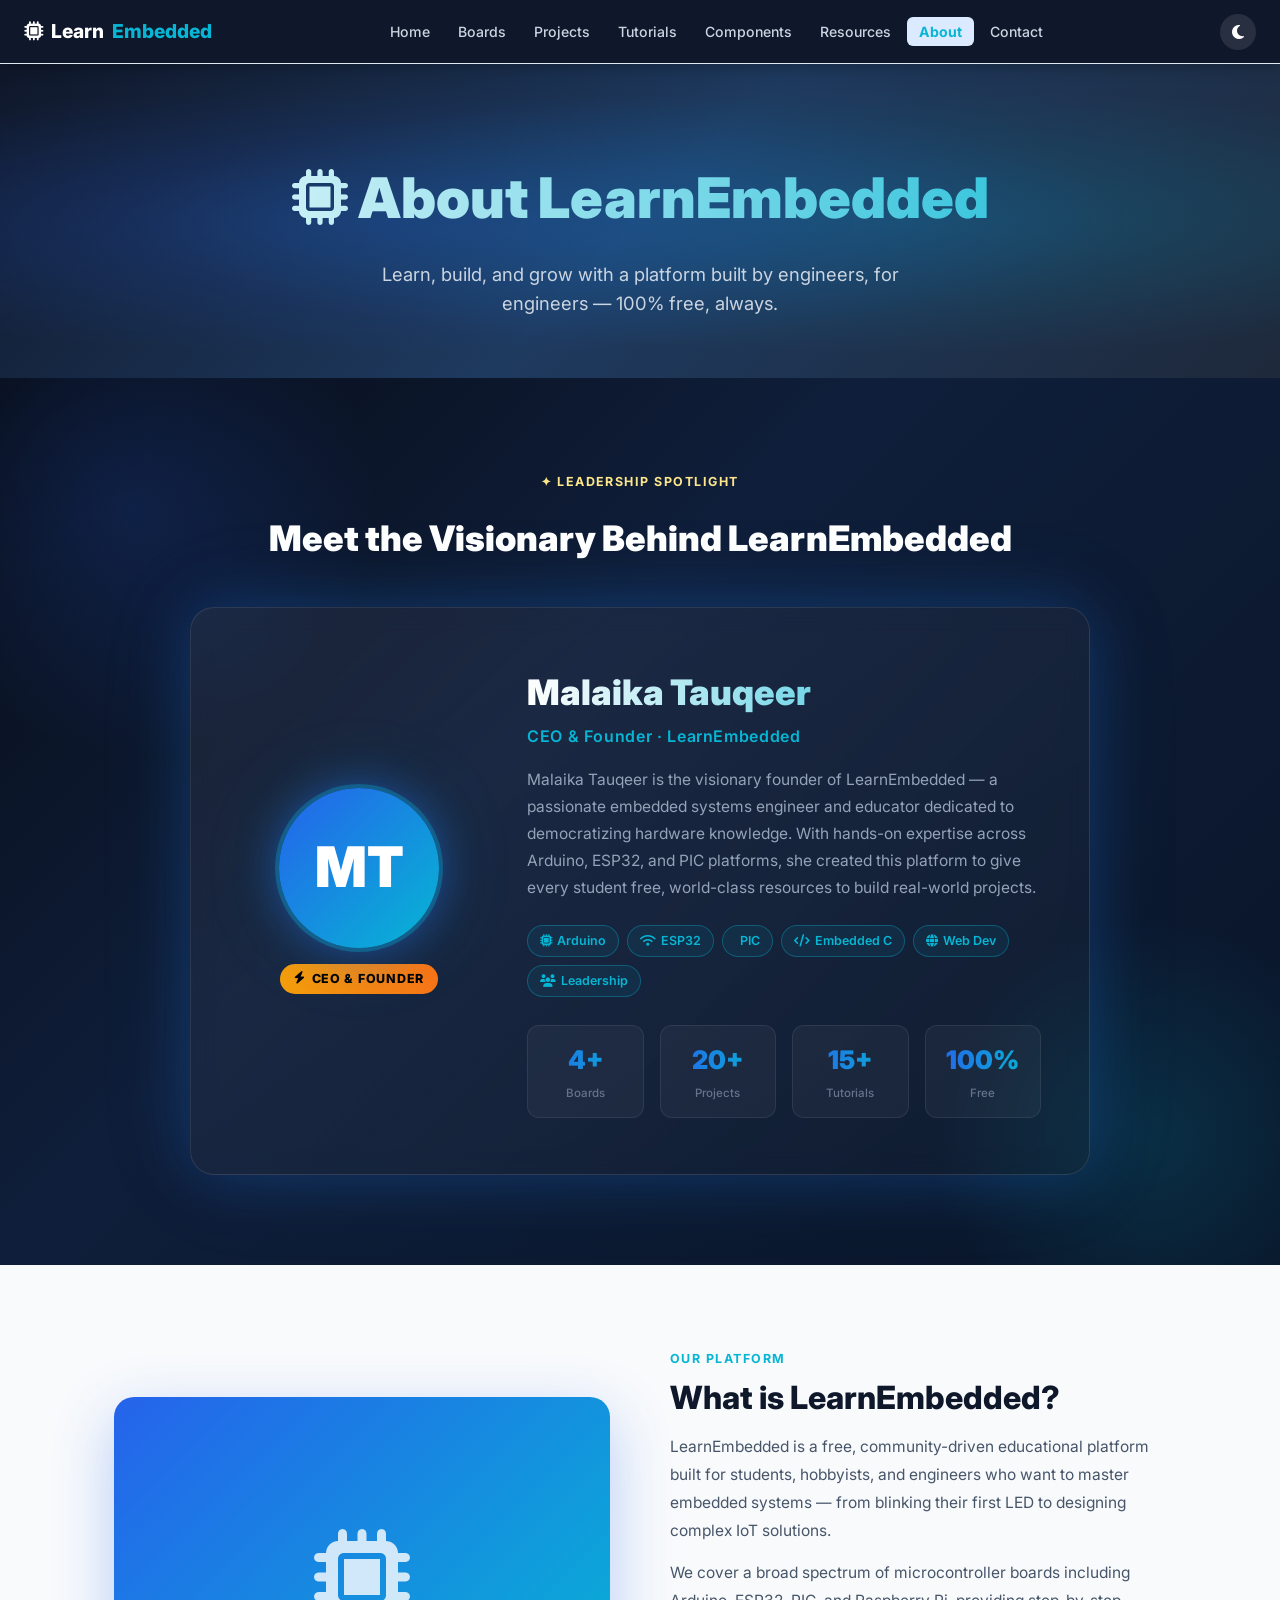
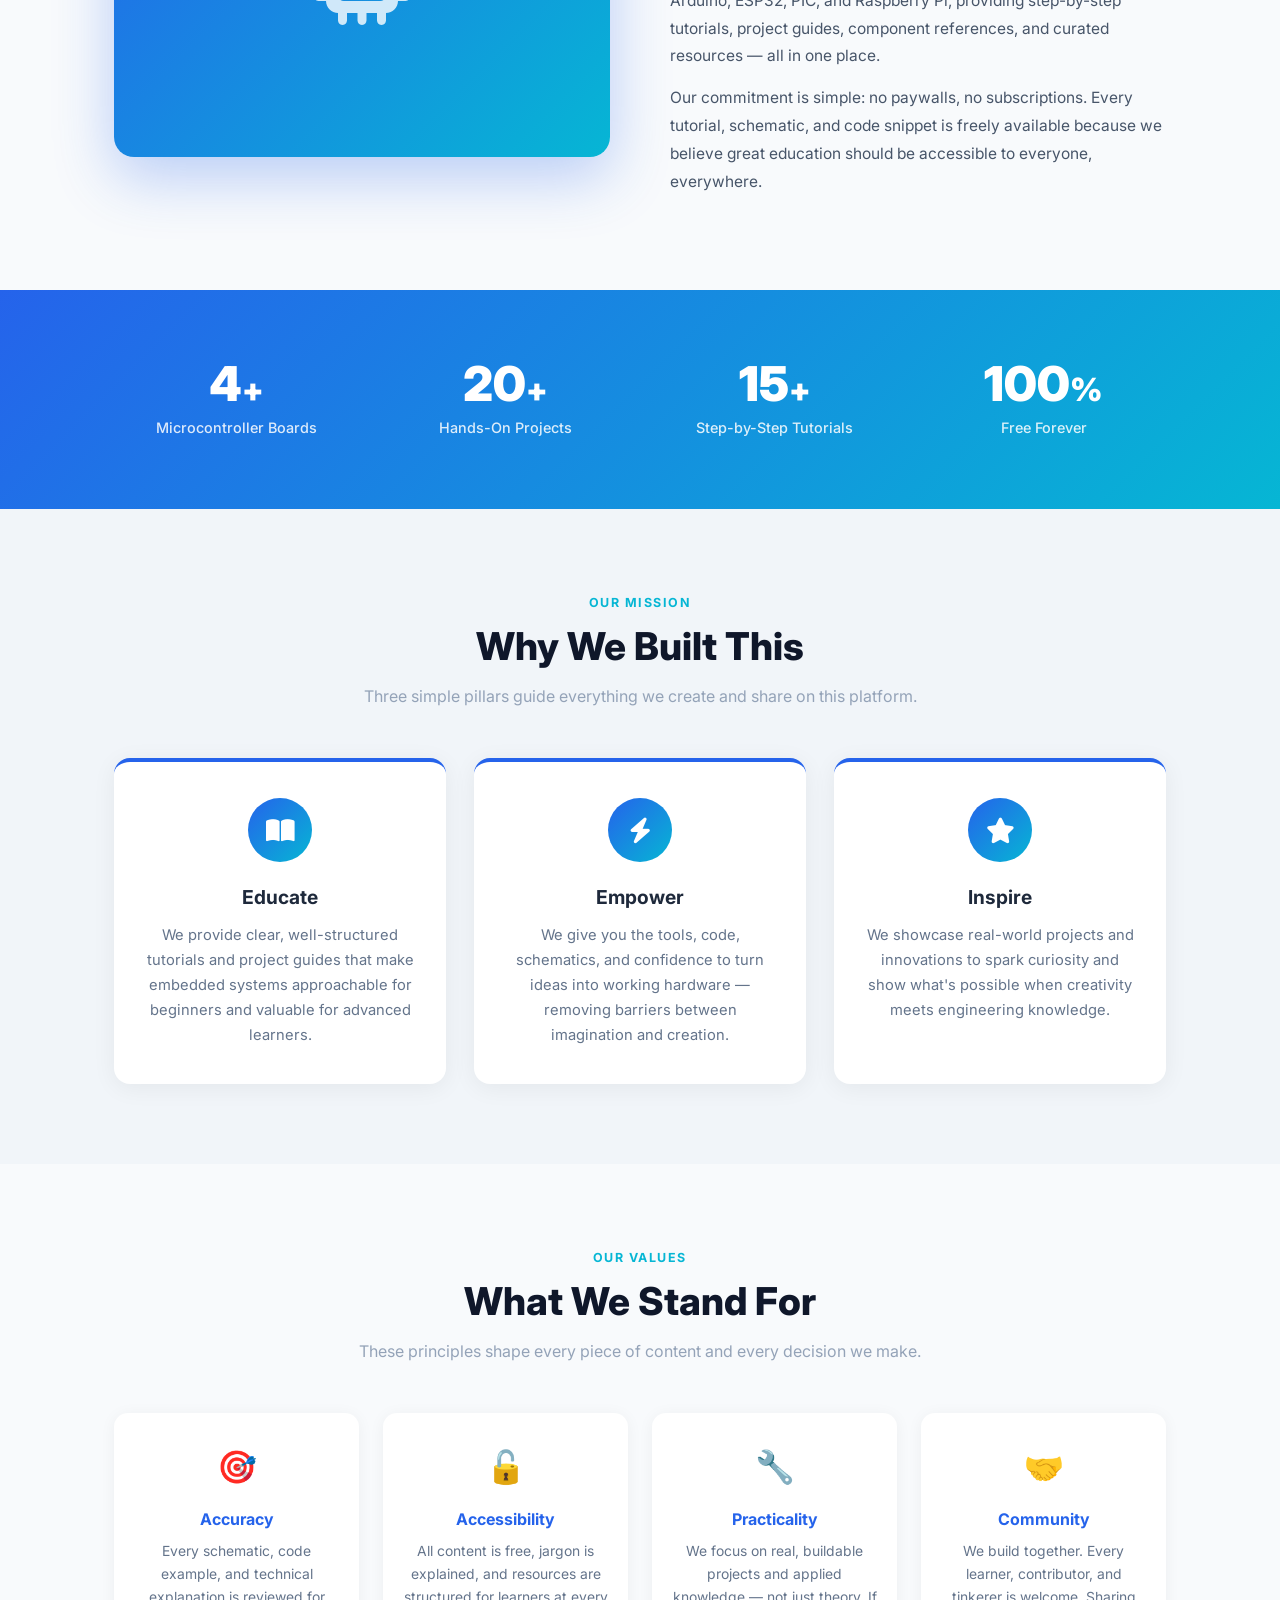
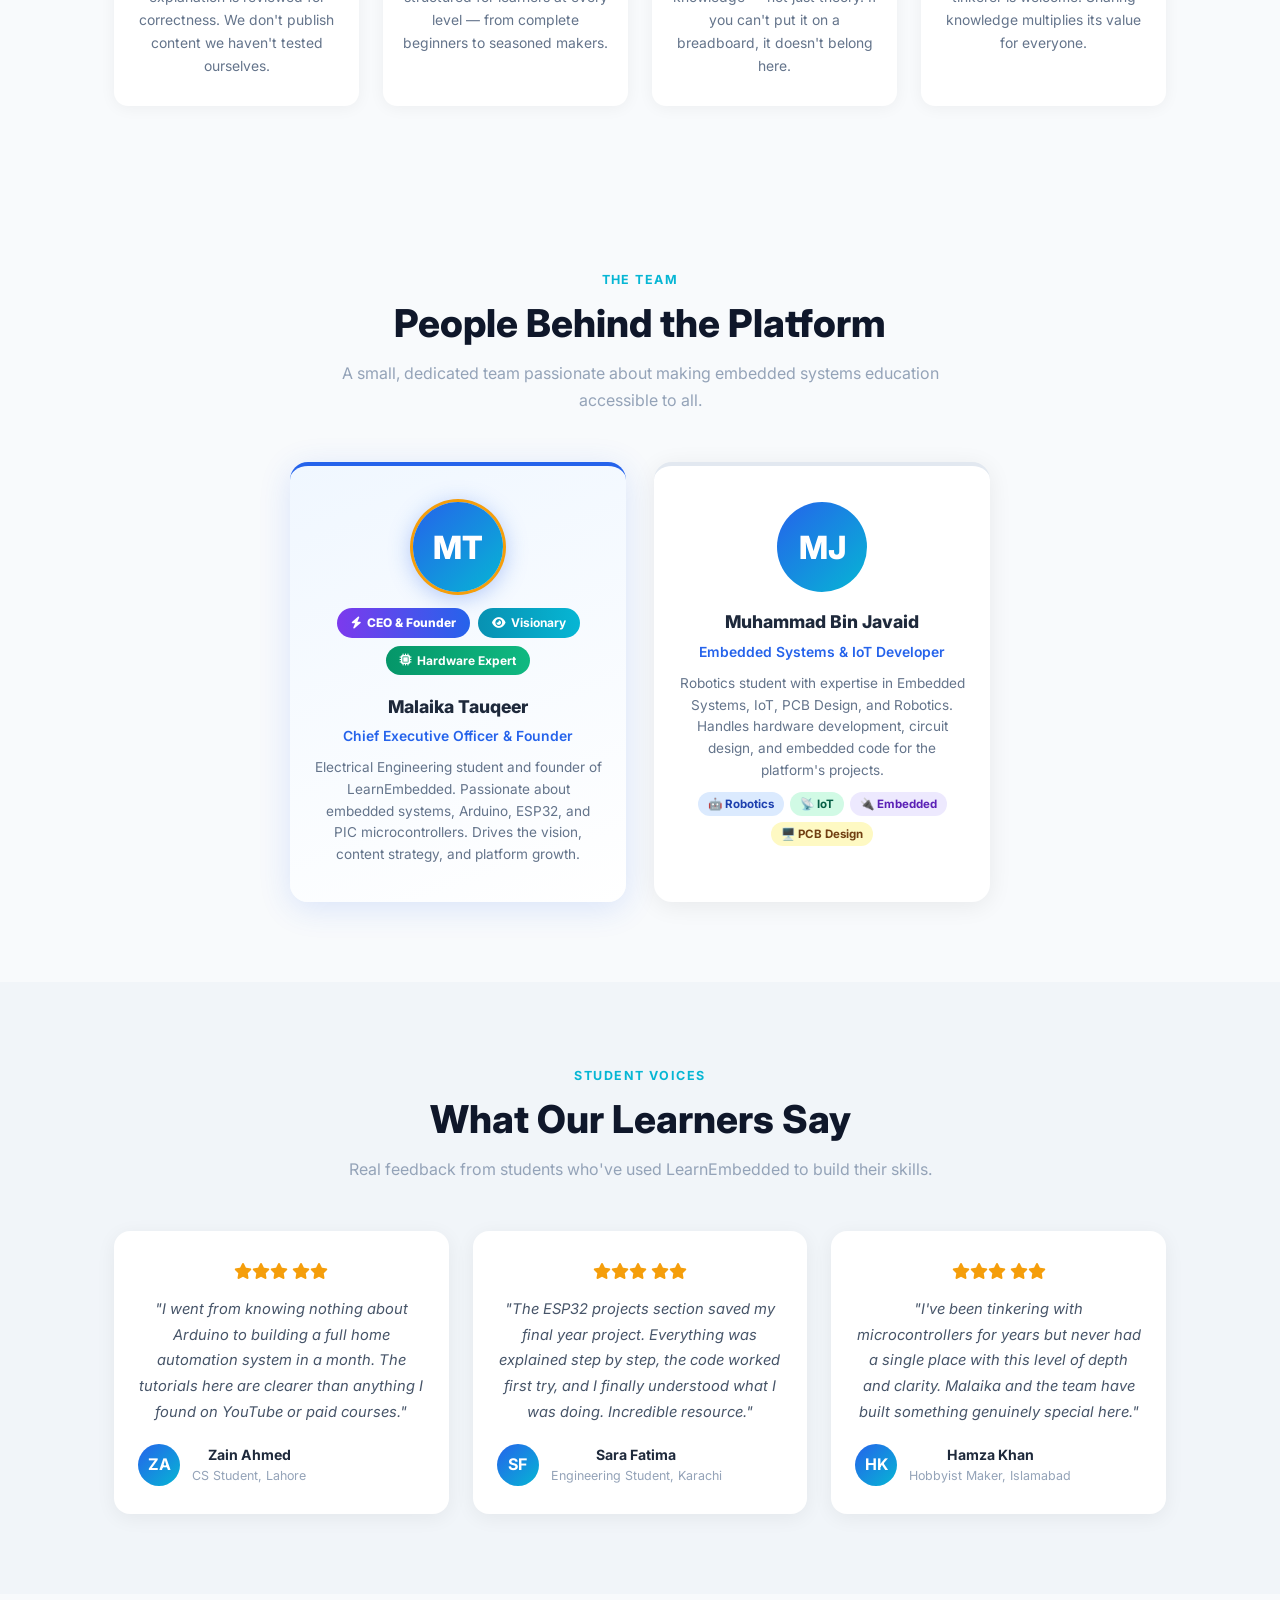
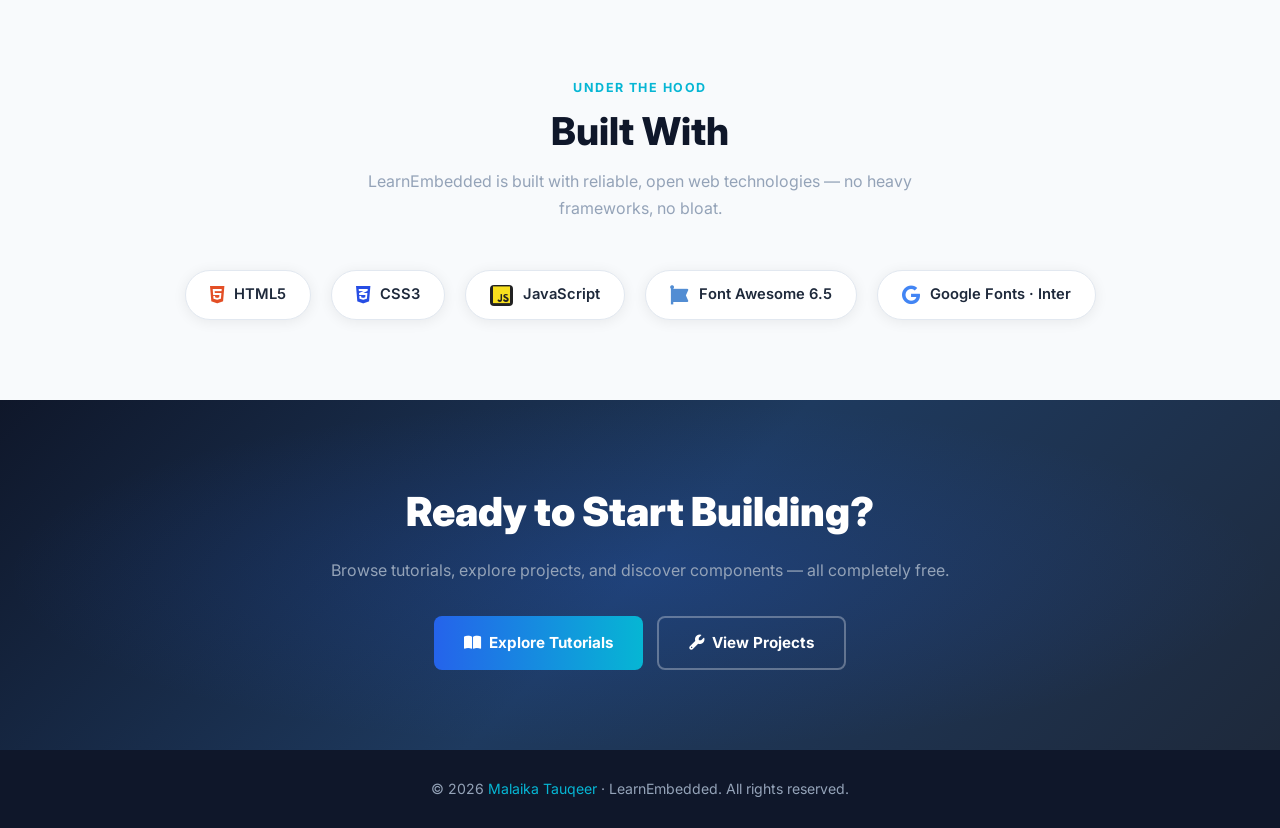
==== commit a2a35962: "Remove Usman Raza, update team: Malaika Electrical, Muhammad Robotics+IoT+PCB+Embedded" ====
--- a/about.html
+++ b/about.html
@@ -461,9 +461,12 @@
     /* ── TEAM ── */
     .team-grid {
       display: grid;
-      grid-template-columns: repeat(3, 1fr);
+      grid-template-columns: repeat(2, 1fr);
       gap: 28px;
       margin-top: 48px;
+      max-width: 700px;
+      margin-left: auto;
+      margin-right: auto;
     }
 
     .team-card {
@@ -1015,23 +1018,21 @@
           </div>
           <h3>Malaika Tauqeer</h3>
           <p class="team-role">Chief Executive Officer &amp; Founder</p>
-          <p class="team-bio">Embedded systems engineer and educator. Creator of LearnEmbedded, with expertise in Arduino, ESP32, and PIC. Drives the vision, content strategy, and platform growth.</p>
+          <p class="team-bio">Electrical Engineering student and founder of LearnEmbedded. Passionate about embedded systems, Arduino, ESP32, and PIC microcontrollers. Drives the vision, content strategy, and platform growth.</p>
         </div>
 
         <!-- Lead Developer -->
         <div class="team-card">
           <div class="team-avatar">MJ</div>
           <h3>Muhammad Bin Javaid</h3>
-          <p class="team-role">Lead Developer</p>
-          <p class="team-bio">Full-stack developer responsible for building and maintaining the platform's frontend architecture, interactive features, and performance optimization.</p>
-        </div>
-
-        <!-- UI/UX Designer -->
-        <div class="team-card">
-          <div class="team-avatar">UR</div>
-          <h3>Usman Raza</h3>
-          <p class="team-role">UI/UX Designer</p>
-          <p class="team-bio">Designs the user experience and visual identity of LearnEmbedded — ensuring the platform is intuitive, beautiful, and accessible on every device.</p>
+          <p class="team-role">Embedded Systems & IoT Developer</p>
+          <p class="team-bio">Robotics student with expertise in Embedded Systems, IoT, PCB Design, and Robotics. Handles hardware development, circuit design, and embedded code for the platform's projects.</p>
+          <div style="display:flex;flex-wrap:wrap;gap:6px;justify-content:center;margin-top:10px;">
+            <span style="background:#dbeafe;color:#1e40af;font-size:.72rem;font-weight:700;padding:3px 10px;border-radius:50px;">🤖 Robotics</span>
+            <span style="background:#d1fae5;color:#065f46;font-size:.72rem;font-weight:700;padding:3px 10px;border-radius:50px;">📡 IoT</span>
+            <span style="background:#ede9fe;color:#5b21b6;font-size:.72rem;font-weight:700;padding:3px 10px;border-radius:50px;">🔌 Embedded</span>
+            <span style="background:#fef9c3;color:#713f12;font-size:.72rem;font-weight:700;padding:3px 10px;border-radius:50px;">🖥️ PCB Design</span>
+          </div>
         </div>
 
       </div>
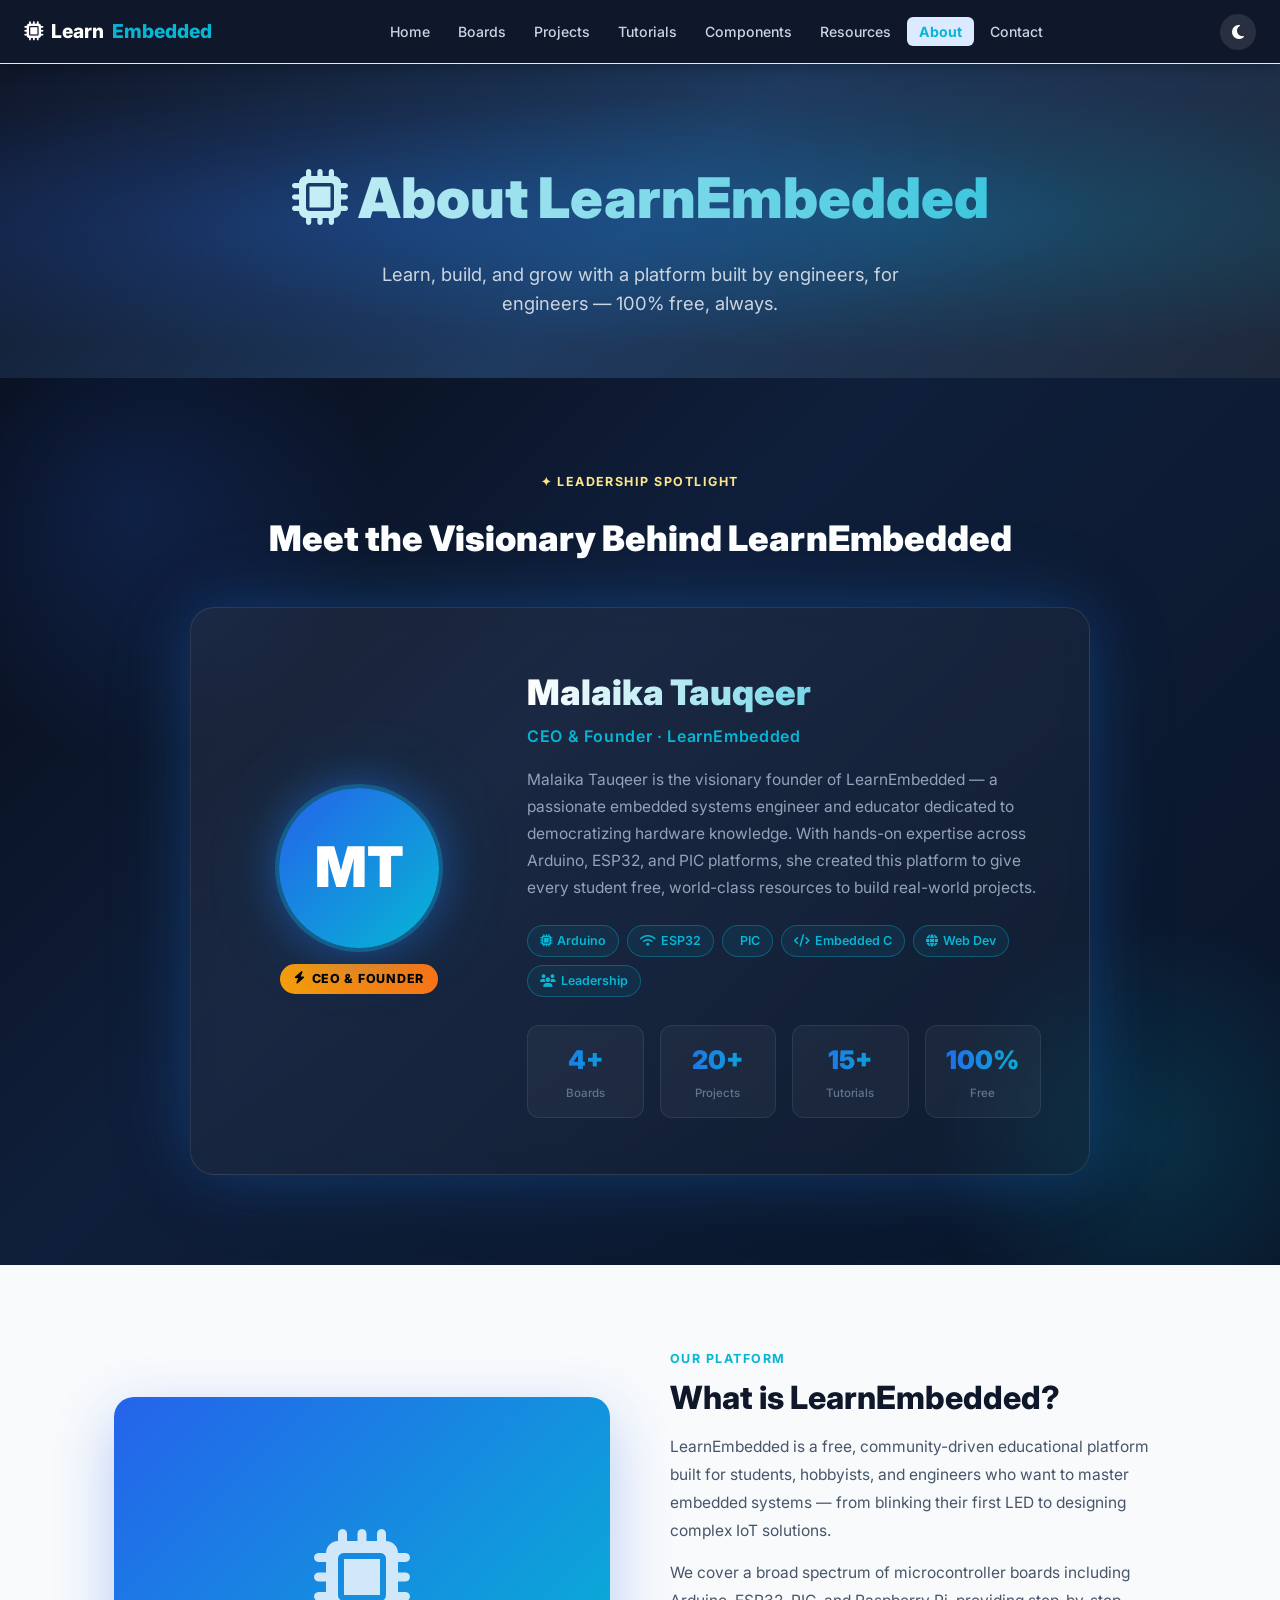
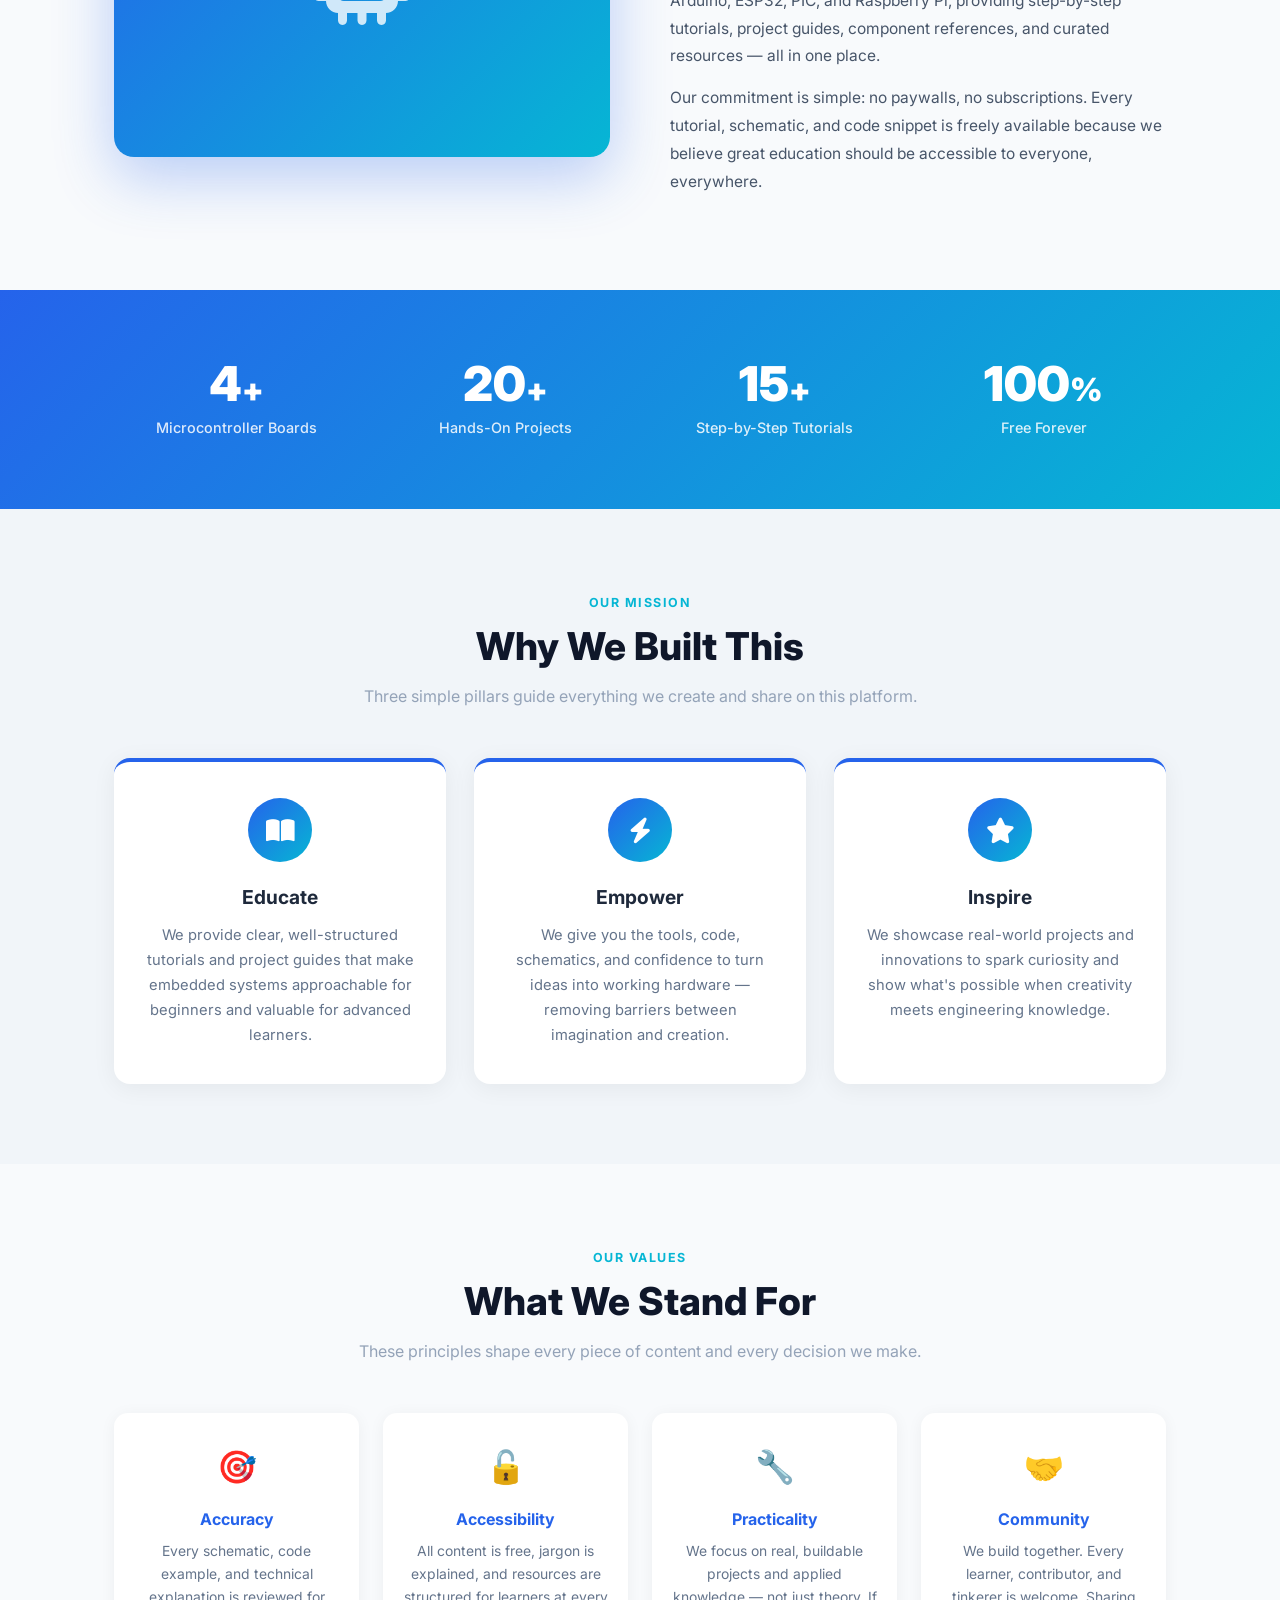
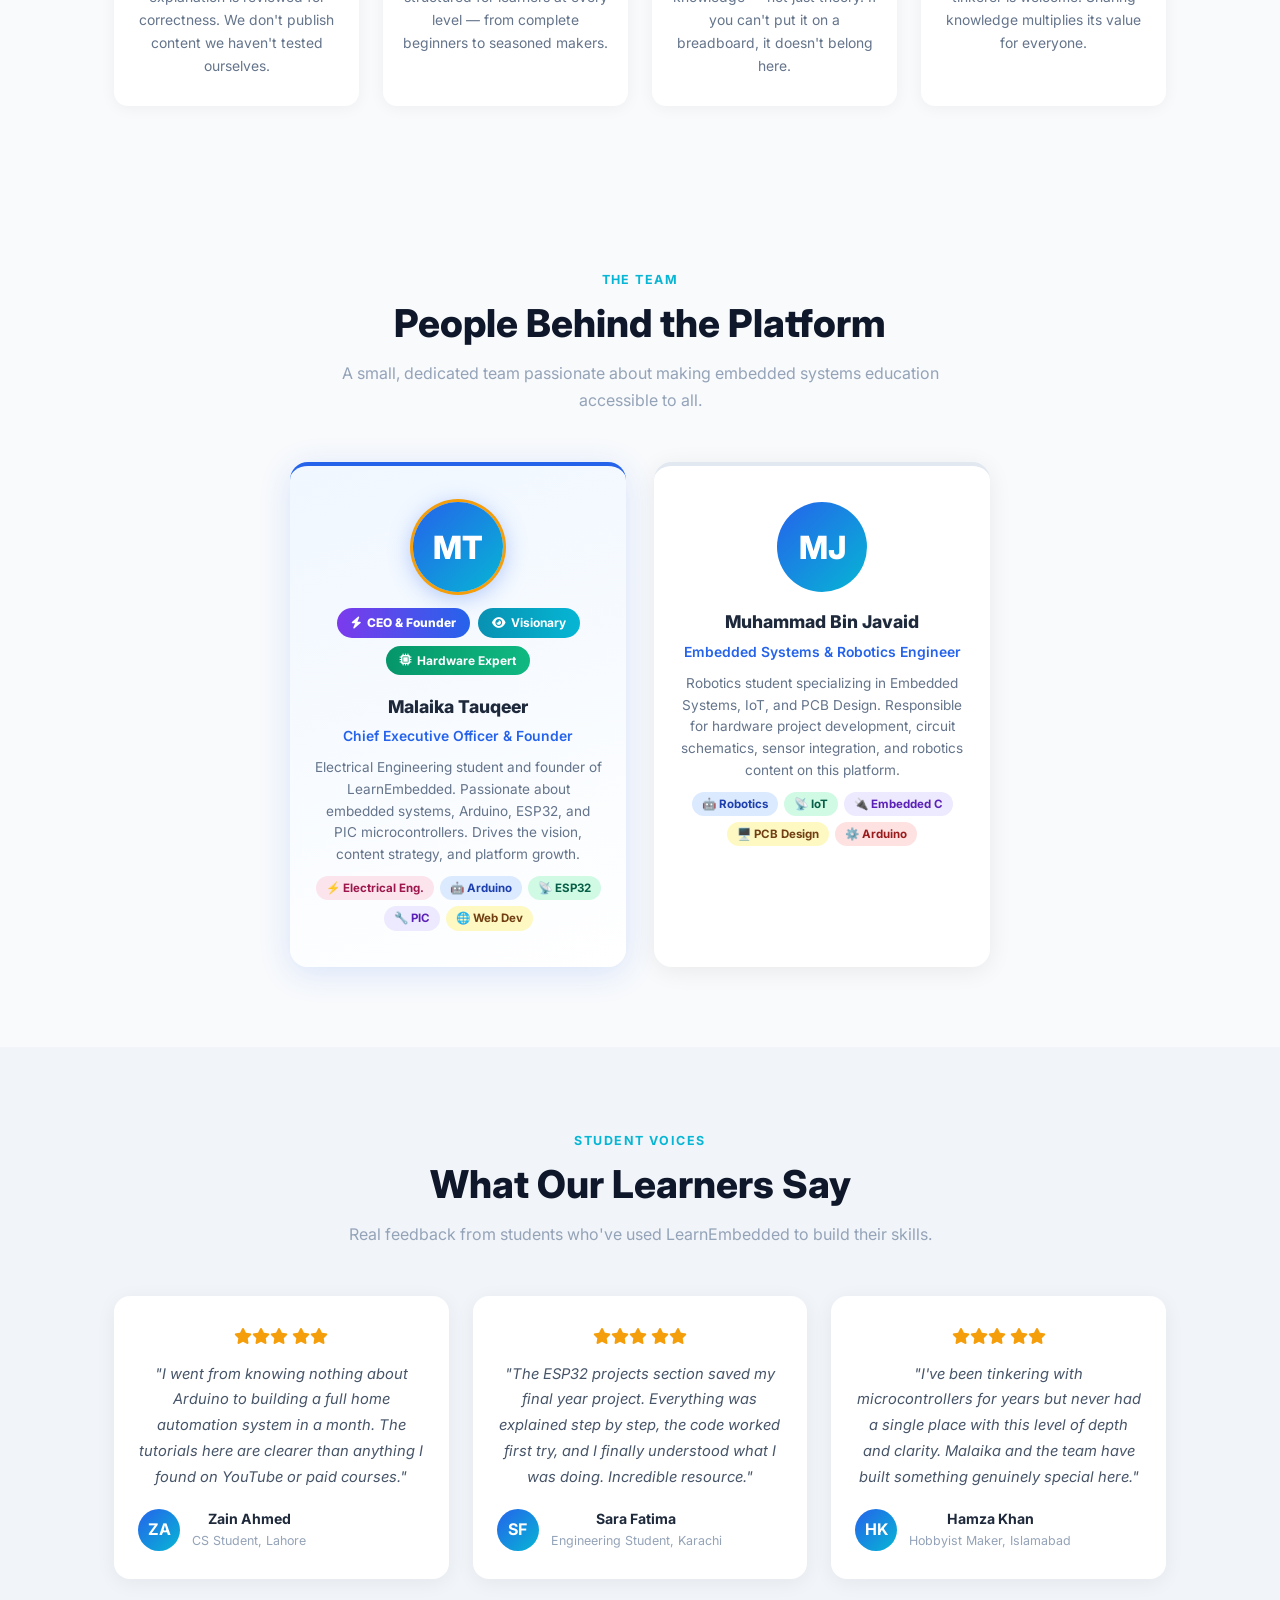
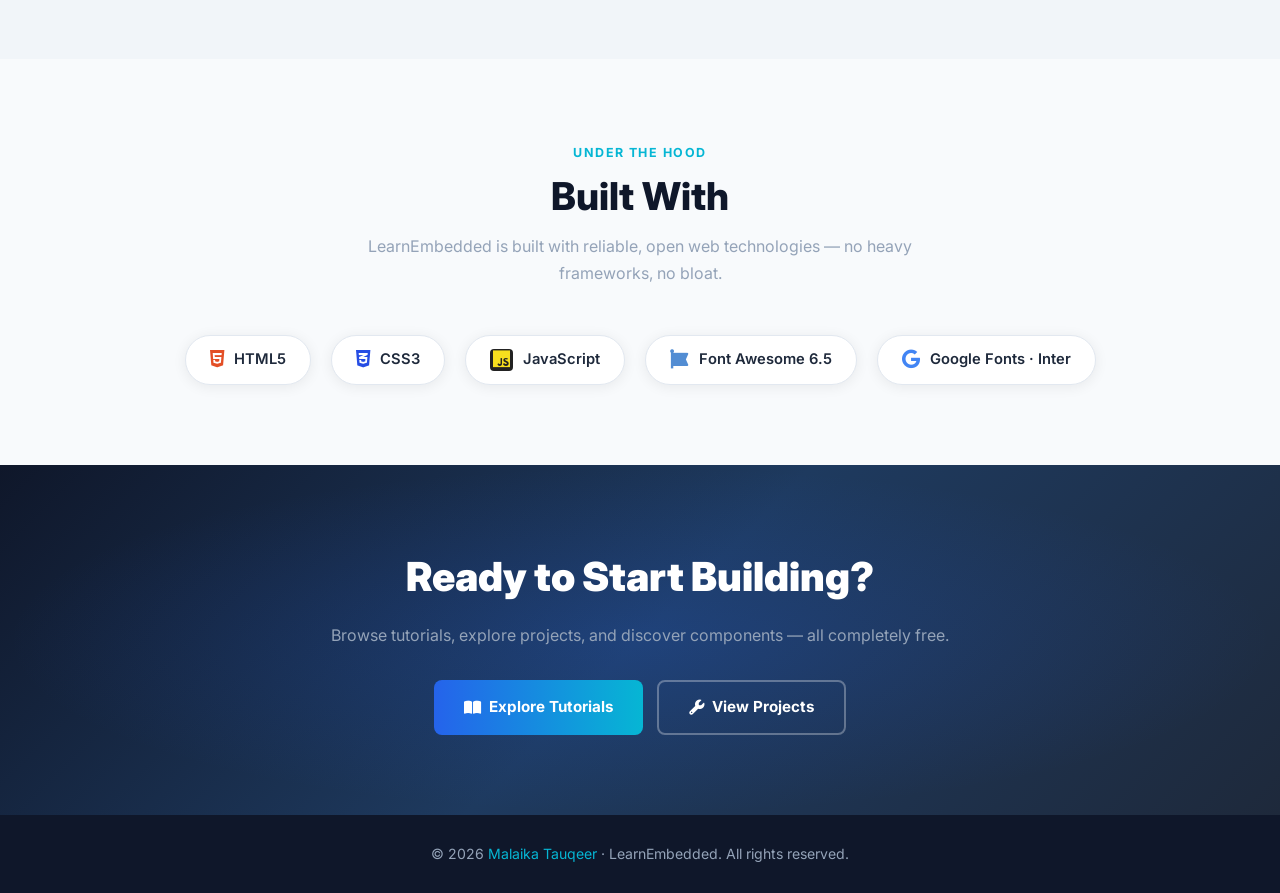
==== commit 1028d9dc: "Add skills tags for Malaika and Muhammad, fix roles" ====
--- a/about.html
+++ b/about.html
@@ -1019,19 +1019,27 @@
           <h3>Malaika Tauqeer</h3>
           <p class="team-role">Chief Executive Officer &amp; Founder</p>
           <p class="team-bio">Electrical Engineering student and founder of LearnEmbedded. Passionate about embedded systems, Arduino, ESP32, and PIC microcontrollers. Drives the vision, content strategy, and platform growth.</p>
+          <div style="display:flex;flex-wrap:wrap;gap:6px;justify-content:center;margin-top:10px;">
+            <span style="background:#fce4ec;color:#9d174d;font-size:.72rem;font-weight:700;padding:3px 10px;border-radius:50px;">⚡ Electrical Eng.</span>
+            <span style="background:#dbeafe;color:#1e40af;font-size:.72rem;font-weight:700;padding:3px 10px;border-radius:50px;">🤖 Arduino</span>
+            <span style="background:#d1fae5;color:#065f46;font-size:.72rem;font-weight:700;padding:3px 10px;border-radius:50px;">📡 ESP32</span>
+            <span style="background:#ede9fe;color:#5b21b6;font-size:.72rem;font-weight:700;padding:3px 10px;border-radius:50px;">🔧 PIC</span>
+            <span style="background:#fef9c3;color:#713f12;font-size:.72rem;font-weight:700;padding:3px 10px;border-radius:50px;">🌐 Web Dev</span>
+          </div>
         </div>
 
         <!-- Lead Developer -->
         <div class="team-card">
           <div class="team-avatar">MJ</div>
           <h3>Muhammad Bin Javaid</h3>
-          <p class="team-role">Embedded Systems & IoT Developer</p>
-          <p class="team-bio">Robotics student with expertise in Embedded Systems, IoT, PCB Design, and Robotics. Handles hardware development, circuit design, and embedded code for the platform's projects.</p>
+          <p class="team-role">Embedded Systems &amp; Robotics Engineer</p>
+          <p class="team-bio">Robotics student specializing in Embedded Systems, IoT, and PCB Design. Responsible for hardware project development, circuit schematics, sensor integration, and robotics content on this platform.</p>
           <div style="display:flex;flex-wrap:wrap;gap:6px;justify-content:center;margin-top:10px;">
             <span style="background:#dbeafe;color:#1e40af;font-size:.72rem;font-weight:700;padding:3px 10px;border-radius:50px;">🤖 Robotics</span>
             <span style="background:#d1fae5;color:#065f46;font-size:.72rem;font-weight:700;padding:3px 10px;border-radius:50px;">📡 IoT</span>
-            <span style="background:#ede9fe;color:#5b21b6;font-size:.72rem;font-weight:700;padding:3px 10px;border-radius:50px;">🔌 Embedded</span>
+            <span style="background:#ede9fe;color:#5b21b6;font-size:.72rem;font-weight:700;padding:3px 10px;border-radius:50px;">🔌 Embedded C</span>
             <span style="background:#fef9c3;color:#713f12;font-size:.72rem;font-weight:700;padding:3px 10px;border-radius:50px;">🖥️ PCB Design</span>
+            <span style="background:#fee2e2;color:#991b1b;font-size:.72rem;font-weight:700;padding:3px 10px;border-radius:50px;">⚙️ Arduino</span>
           </div>
         </div>
 
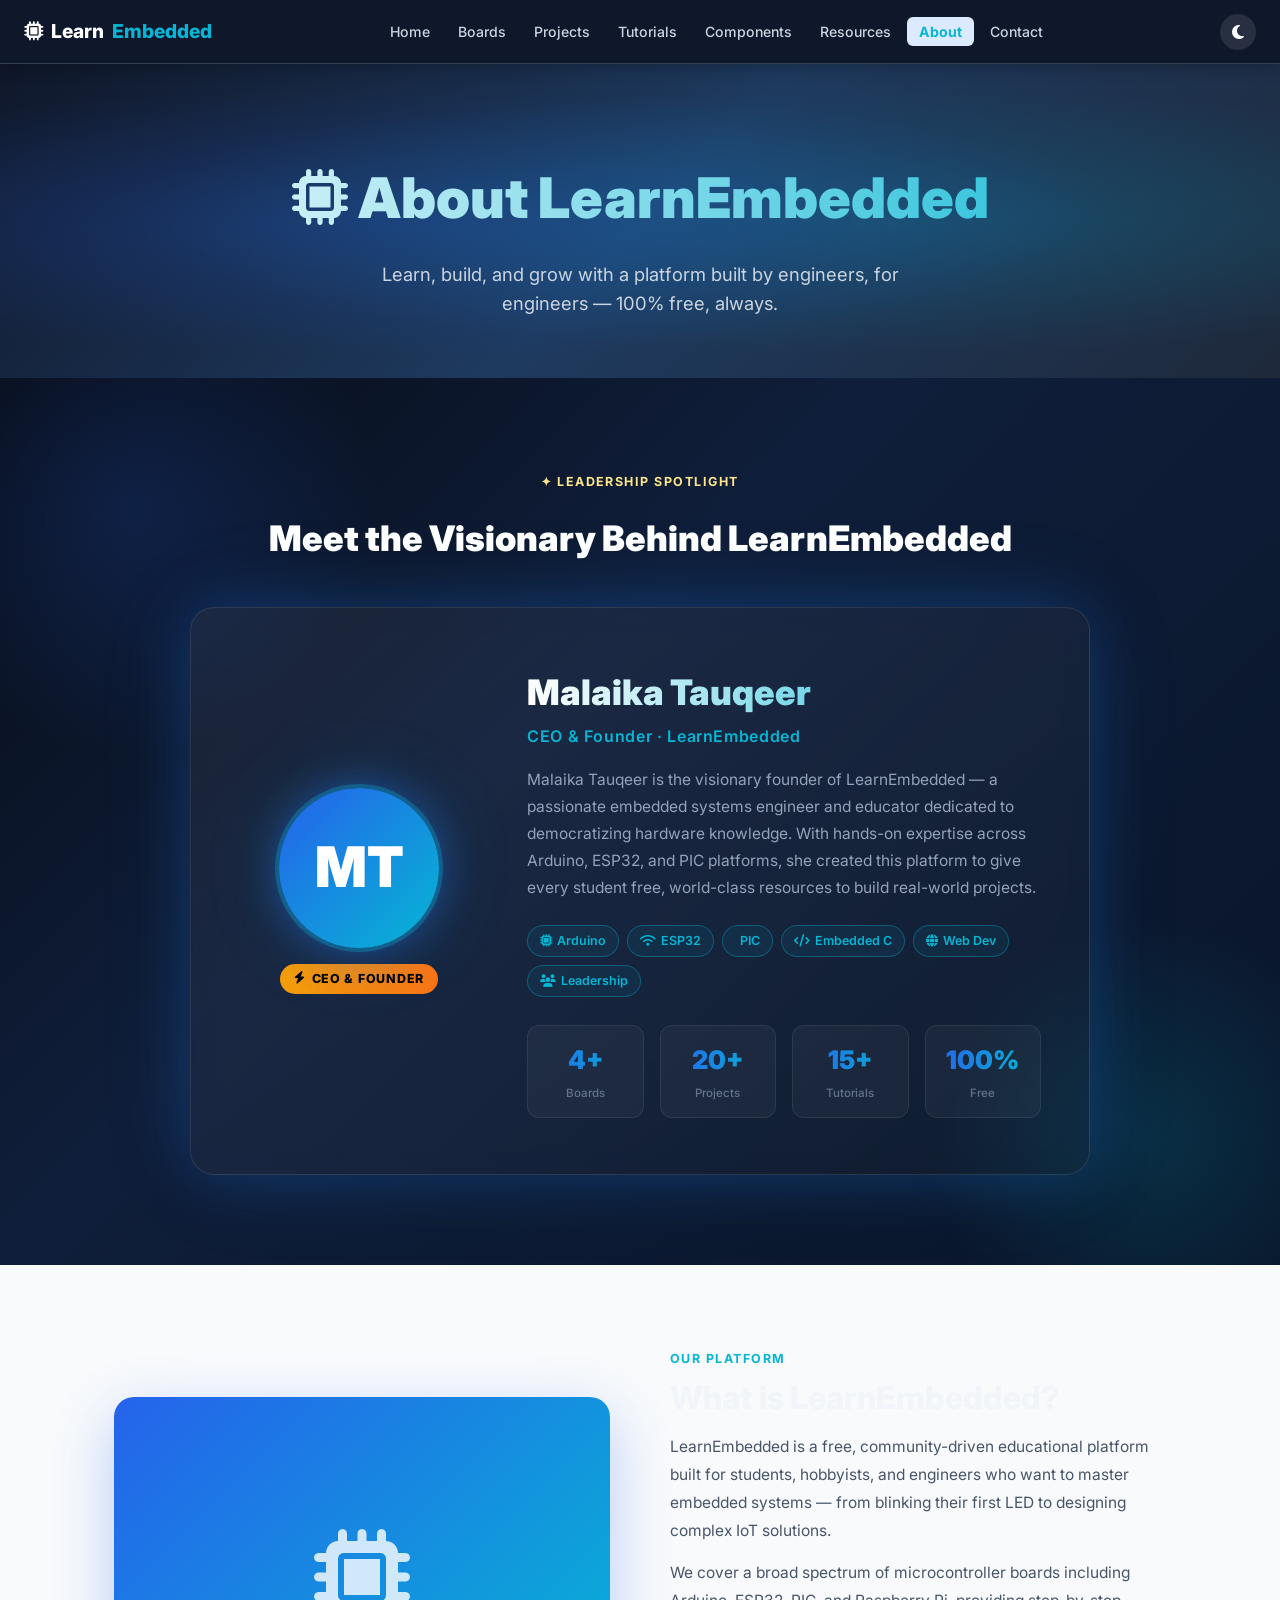
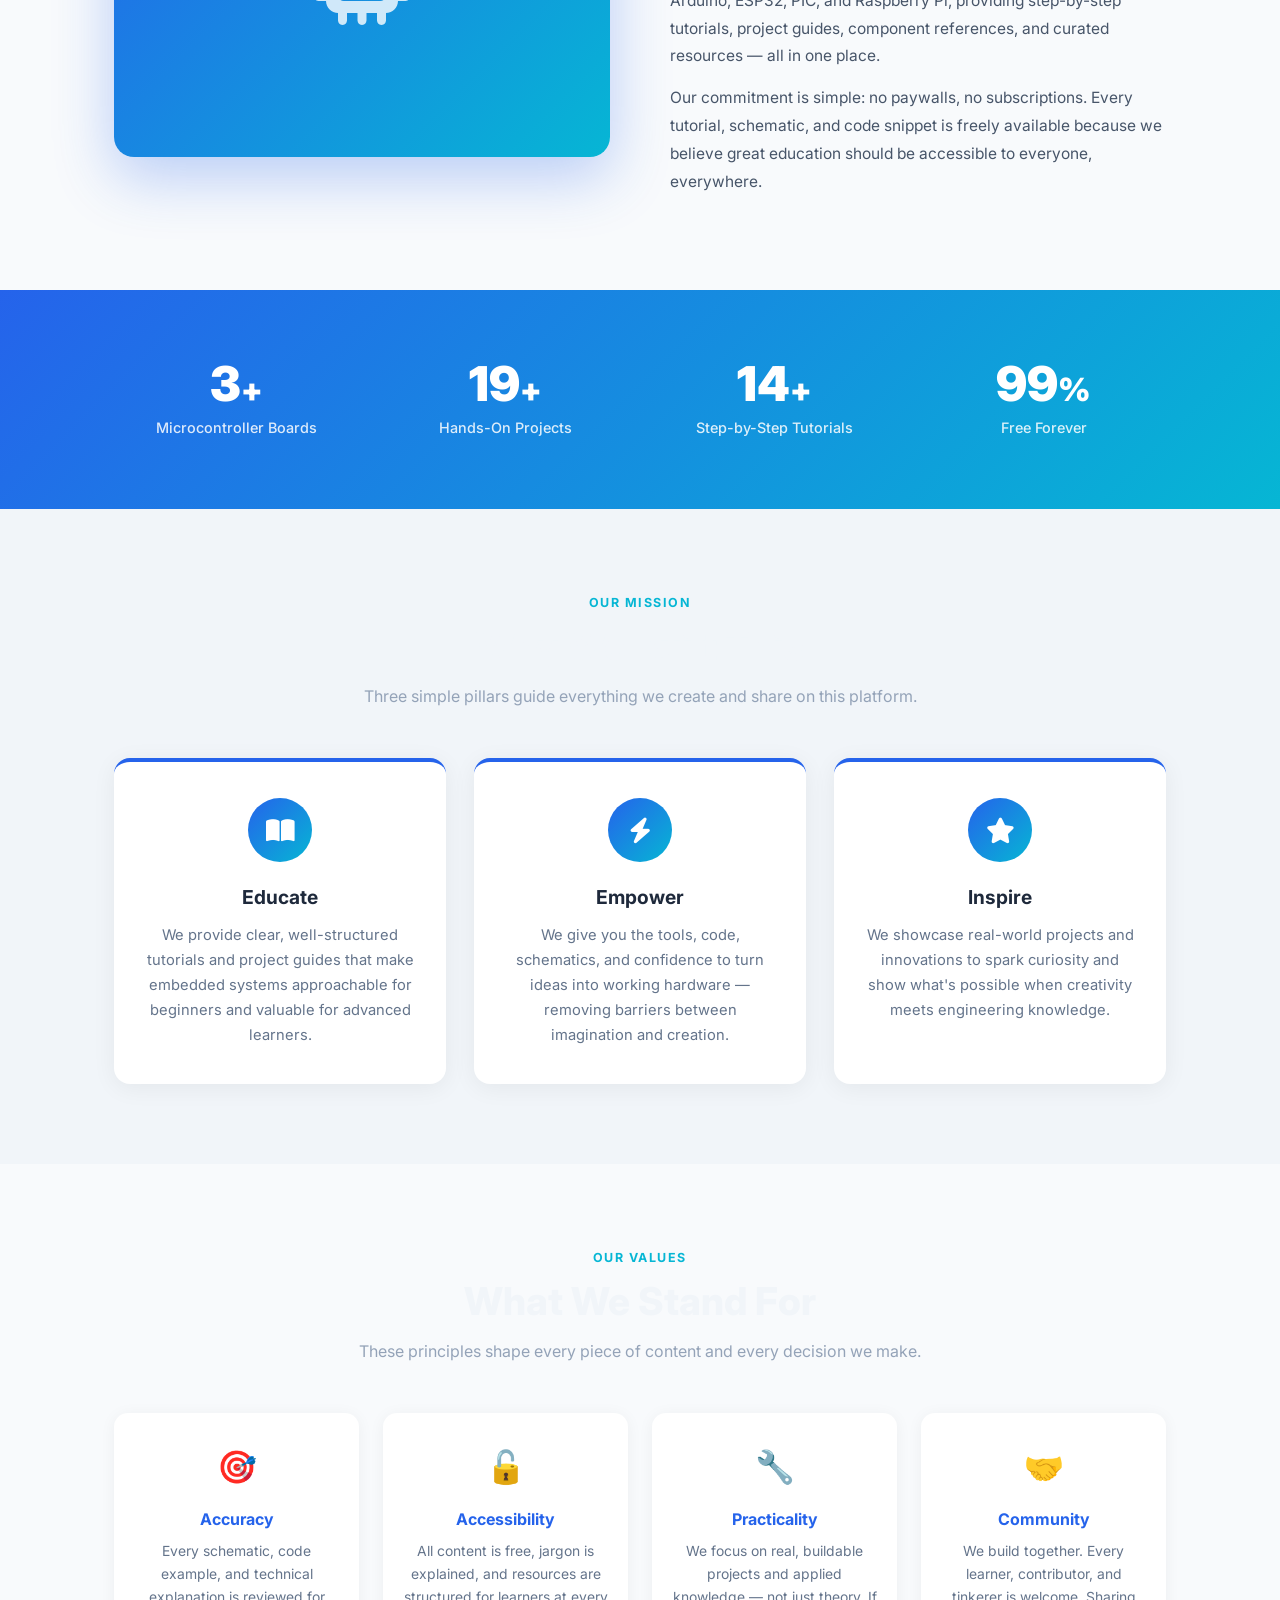
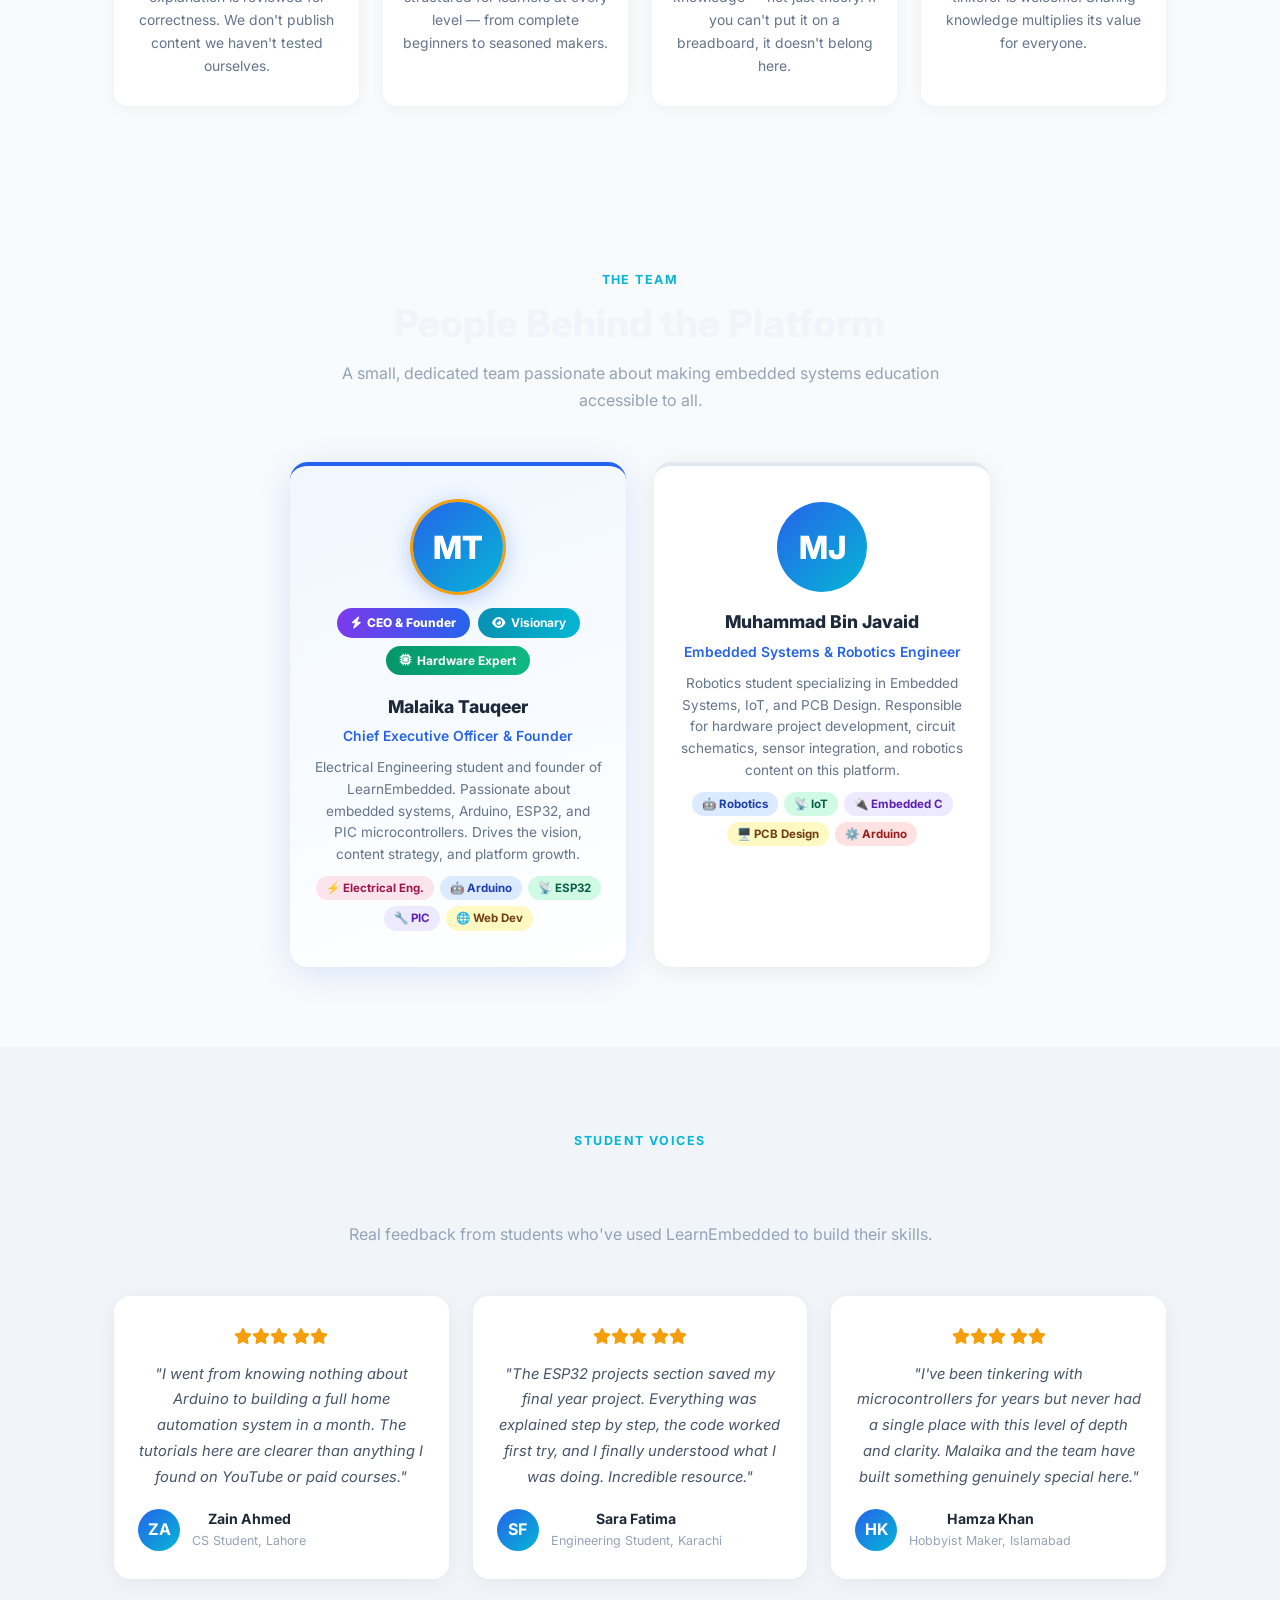
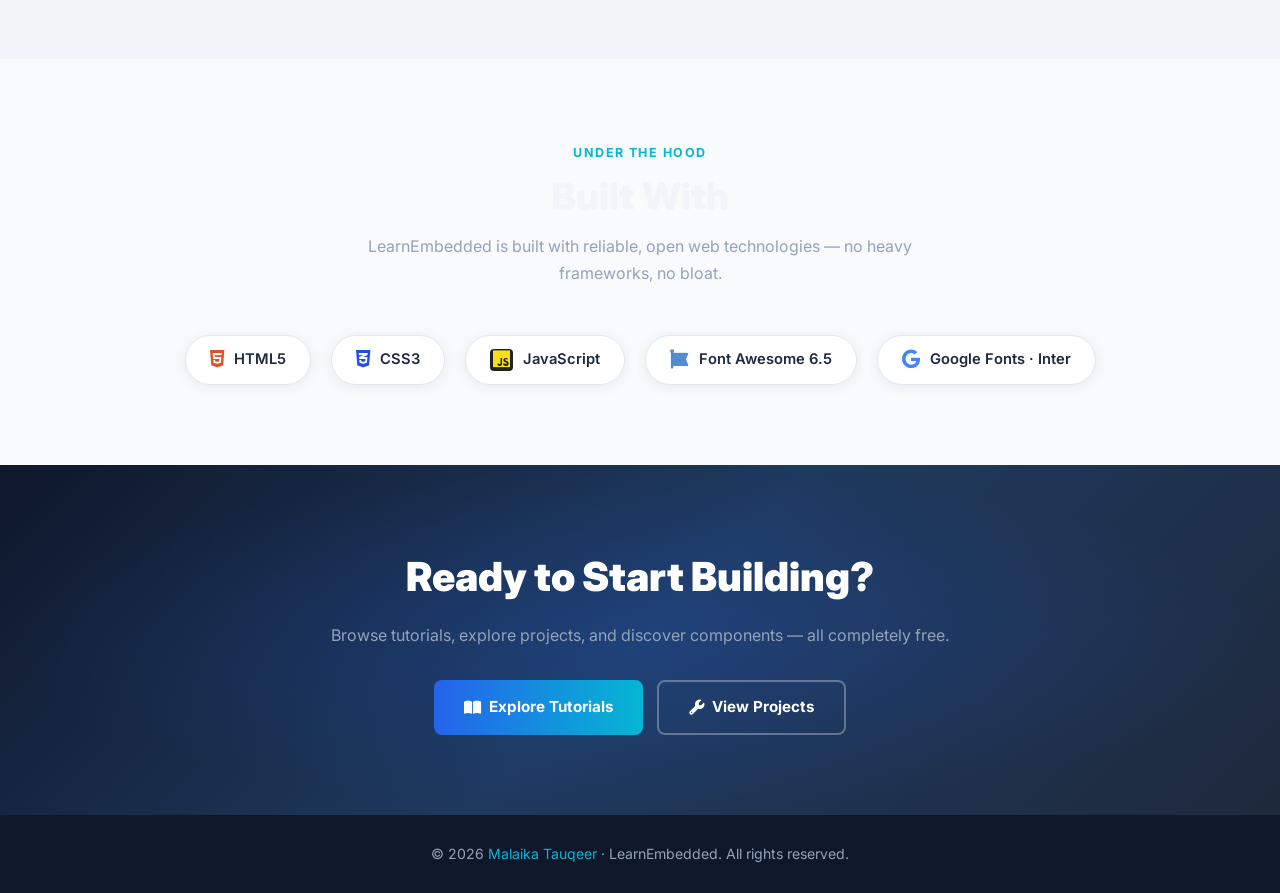
==== commit 5983bf03: "Fix: logo triple-click opens admin panel on all pages" ====
--- a/about.html
+++ b/about.html
@@ -806,7 +806,7 @@
 
   <!-- ══ NAVBAR ══ -->
   <nav class="navbar">
-    <a href="index.html" class="nav-brand">
+    <a href="index.html" class="nav-brand" id="siteLogo" ondblclick="window.location.href='admin.html'" title="">
       <i class="fas fa-microchip"></i> Learn<span>Embedded</span>
     </a>
     <button class="hamburger" id="hamburger" aria-label="Toggle menu">
@@ -1217,5 +1217,22 @@
     if (statsSection) statsObserver.observe(statsSection);
   </script>
 
+
+<script>
+// Secret: Double-tap logo on mobile OR click logo 3 times fast
+var _lc=0,_lt=0;
+document.addEventListener('DOMContentLoaded',function(){
+  var logo=document.getElementById('siteLogo');
+  if(logo){
+    logo.addEventListener('click',function(e){
+      var now=Date.now();
+      if(now-_lt<600){_lc++;}else{_lc=1;}
+      _lt=now;
+      if(_lc>=3){window.location.href='admin.html';_lc=0;}
+    });
+  }
+});
+</script>
+
 </body>
 </html>
--- a/css/style.css
+++ b/css/style.css
@@ -1272,3 +1272,63 @@
   0%, 100% { box-shadow: 0 0 0 0 rgba(16,185,129,0.4); }
   50%       { box-shadow: 0 0 0 6px rgba(16,185,129,0); }
 }
+
+/* ── IMPROVED MOBILE RESPONSIVE ── */
+@media (max-width: 768px) {
+  .container { padding: 0 1rem; }
+  .section-padding { padding: 2.5rem 0; }
+  .hero { padding: 5rem 1rem 2rem; }
+  .hero-title { font-size: 1.6rem !important; }
+  .hero-desc { font-size: 0.9rem; }
+  .hero-buttons { flex-direction: column; gap: 0.75rem; }
+  .hero-buttons .btn { width: 100%; justify-content: center; }
+  .hero-stats { justify-content: center; gap: 1.25rem; }
+  .section-title { font-size: 1.4rem; }
+  .grid-3 { grid-template-columns: 1fr !important; }
+  .grid-4 { grid-template-columns: 1fr 1fr !important; }
+  .grid-2 { grid-template-columns: 1fr !important; }
+  .footer-grid { grid-template-columns: 1fr 1fr !important; gap: 1.5rem; }
+  .boards-grid { grid-template-columns: 1fr 1fr !important; }
+  .sensor-grid { grid-template-columns: 1fr !important; }
+  .video-grid { grid-template-columns: 1fr !important; }
+  .tut-layout { grid-template-columns: 1fr !important; }
+  .contact-layout { grid-template-columns: 1fr !important; }
+  .about-layout { grid-template-columns: 1fr !important; }
+  .team-grid { grid-template-columns: 1fr !important; }
+  .mission-grid { grid-template-columns: 1fr !important; }
+  .values-grid { grid-template-columns: 1fr 1fr !important; }
+  .pros-cons { grid-template-columns: 1fr !important; }
+  .spec-list { grid-template-columns: 1fr !important; }
+  .table-wrapper { font-size: 0.75rem; }
+  table th, table td { padding: 0.5rem 0.6rem; }
+  .page-hero { padding: 5.5rem 1rem 2.5rem; }
+  .page-hero-title { font-size: 1.5rem; }
+  .ceo-section { padding: 3rem 1rem; }
+  .ceo-inner { grid-template-columns: 1fr !important; text-align: center; }
+  .ceo-stats { grid-template-columns: repeat(2,1fr) !important; }
+  .ceo-skills { justify-content: center; }
+  .mc-section { margin-bottom: 1.5rem; }
+  .mc-header { padding: 1.25rem; flex-direction: column; text-align: center; }
+  .code-block code { font-size: 0.78rem; }
+  .filter-bar { justify-content: center; }
+  .social-cards { grid-template-columns: 1fr !important; }
+  .res-grid { grid-template-columns: 1fr !important; }
+  .stat-grid { grid-template-columns: 1fr 1fr !important; }
+  .testimonials-grid { grid-template-columns: 1fr !important; }
+  .footer-bottom { flex-direction: column; text-align: center; gap: 0.25rem; }
+  .nav-search { display: none; }
+  .comp-grid { grid-template-columns: 1fr !important; }
+  .boards-grid { gap: 1rem; }
+  .hboard-card { padding: 1.25rem 1rem; }
+}
+
+@media (max-width: 480px) {
+  .grid-4 { grid-template-columns: 1fr !important; }
+  .footer-grid { grid-template-columns: 1fr !important; }
+  .values-grid { grid-template-columns: 1fr !important; }
+  .hero-stats { gap: 1rem; }
+  .stat-item .stat-number { font-size: 1.2rem; }
+  .ceo-stats { grid-template-columns: repeat(2,1fr) !important; }
+  .social-links { gap: 0.5rem; }
+  .social-link { width: 34px; height: 34px; font-size: 0.9rem; }
+}
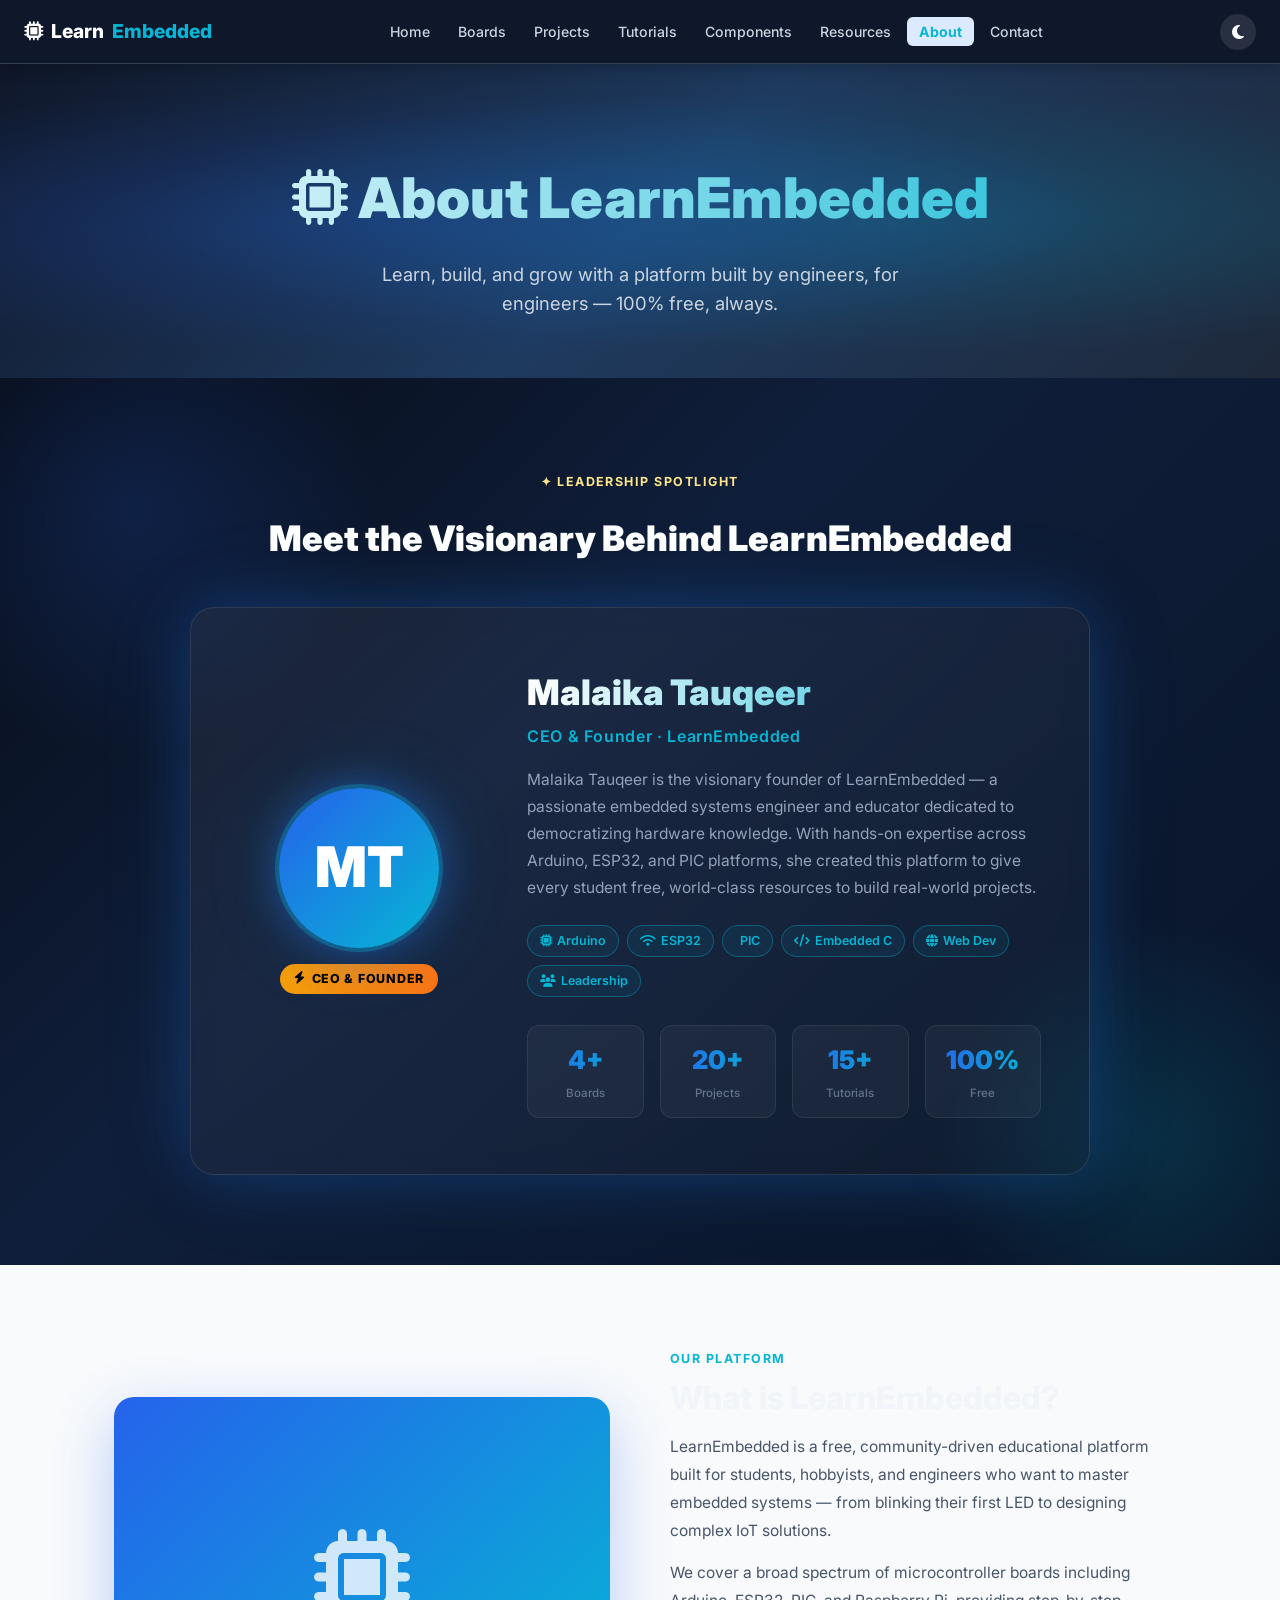
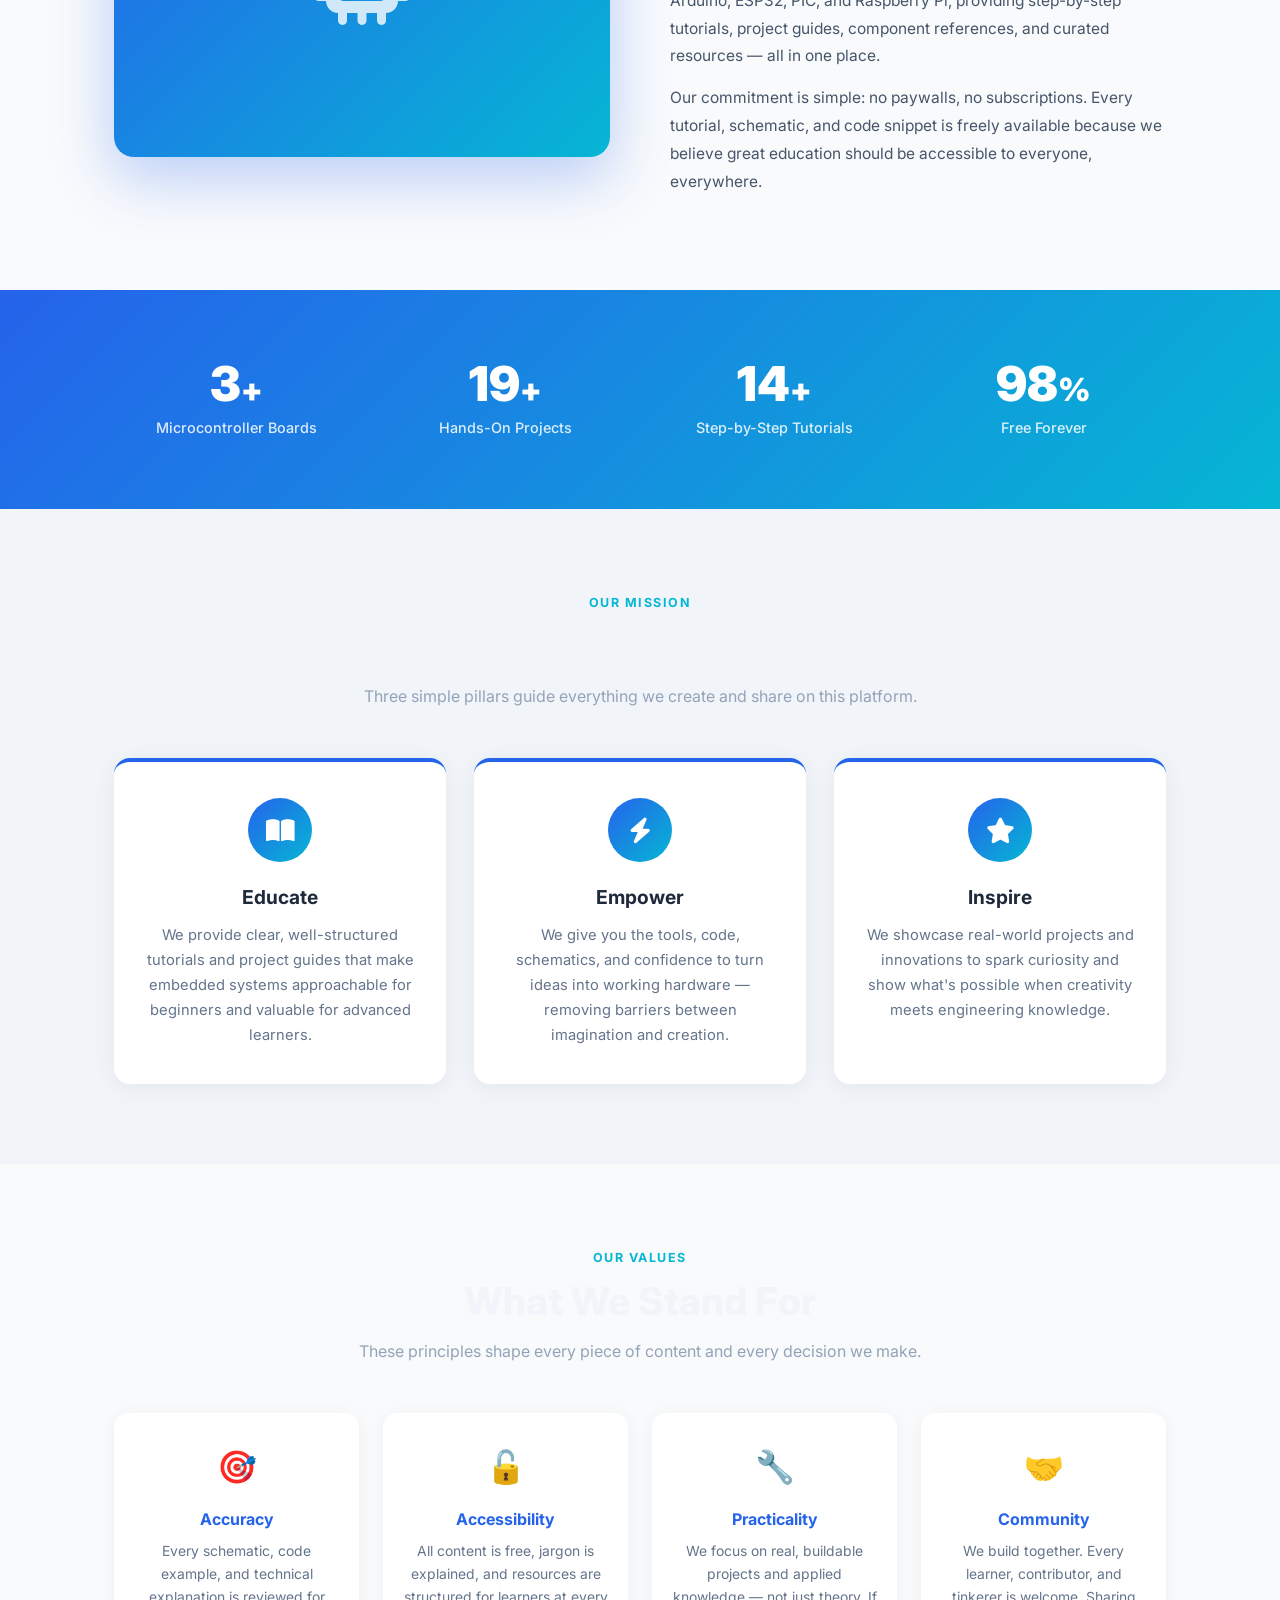
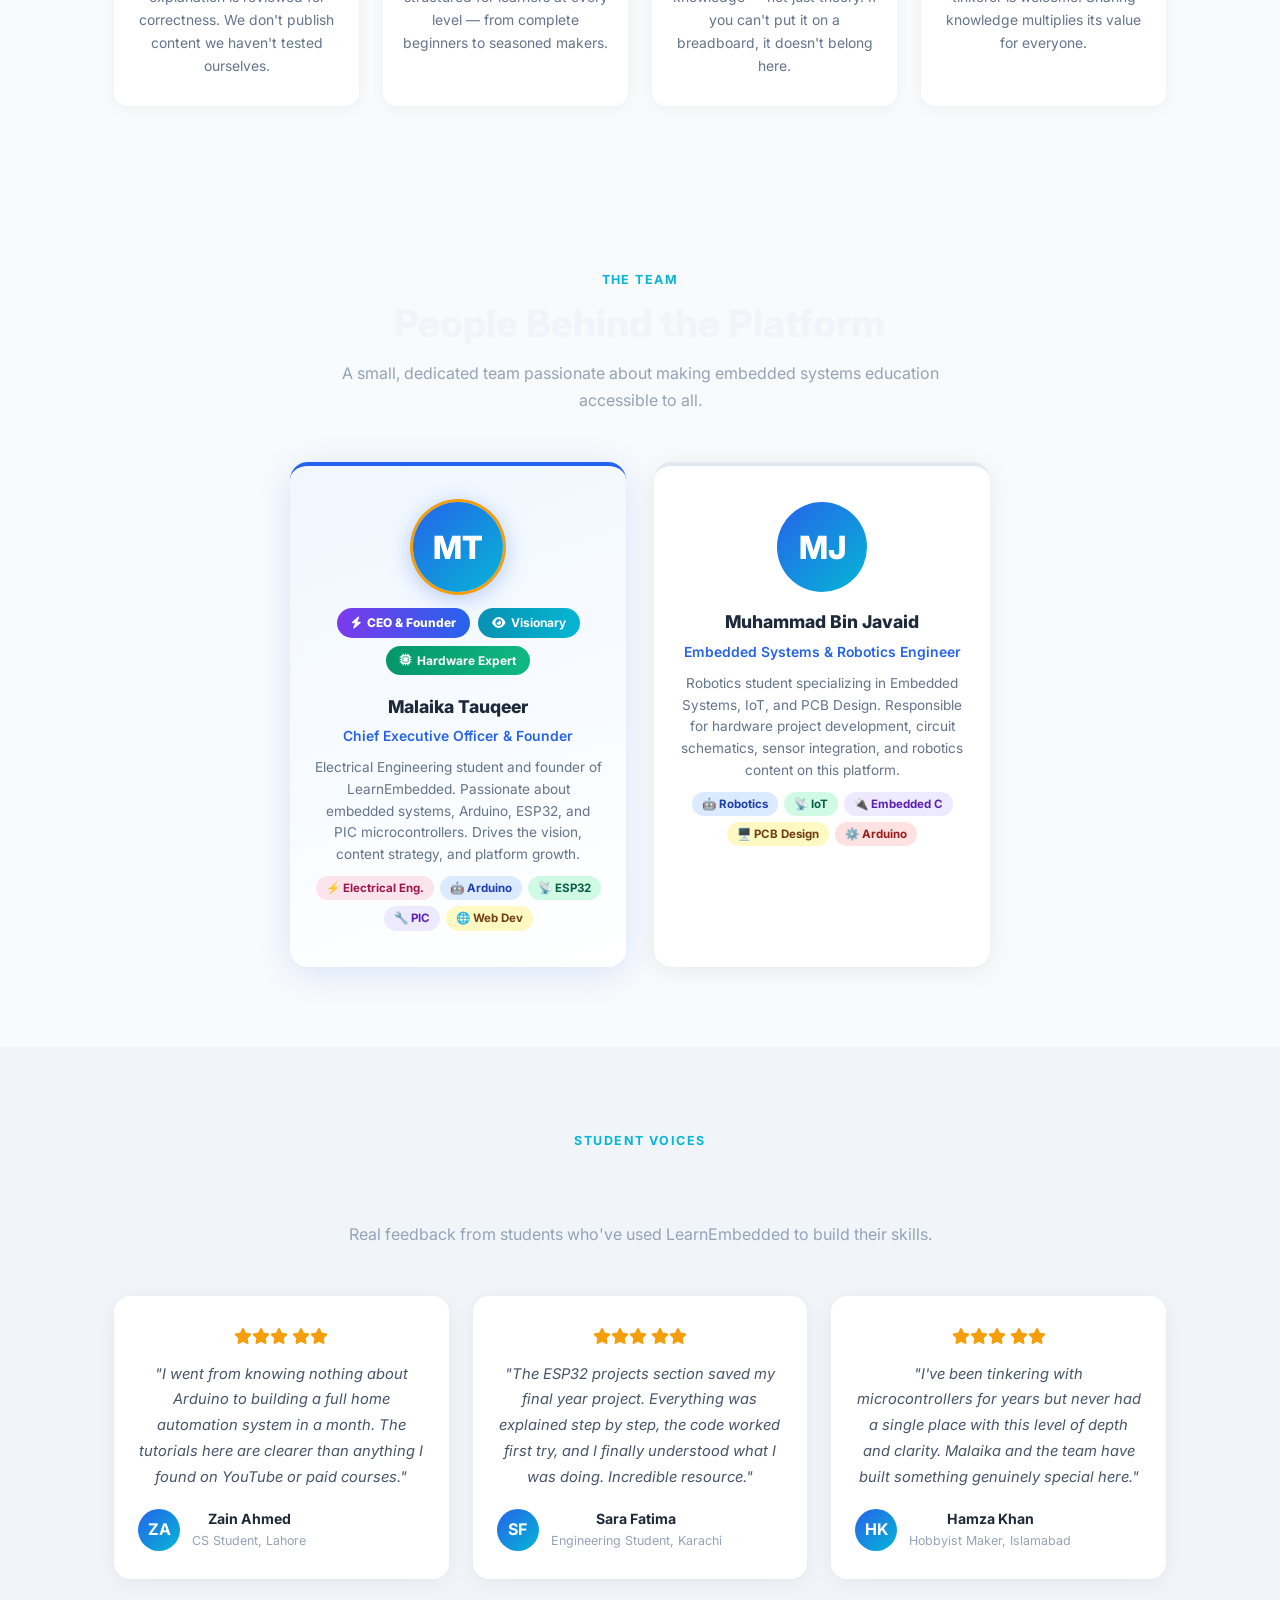
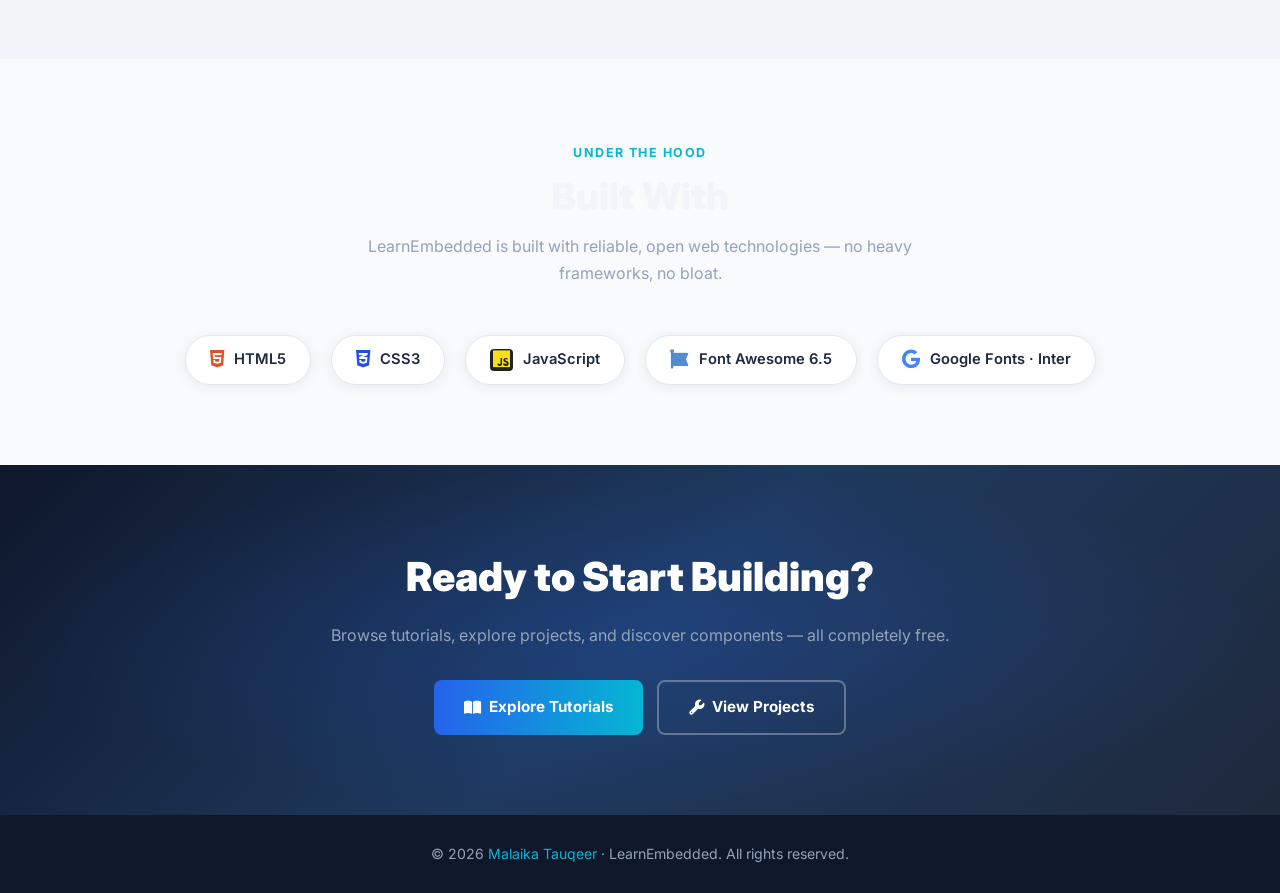
==== commit 5d2ffaae: "Embedded admin modal in all pages + fix ESP32 box size" ====
--- a/about.html
+++ b/about.html
@@ -1218,21 +1218,134 @@
   </script>
 
 
+<!-- ADMIN PANEL MODAL - Embedded inside website, Logo 3x click to open -->
+<div id="adminModal" style="display:none;position:fixed;inset:0;z-index:99999;background:rgba(0,0,0,.96);overflow-y:auto;">
+  <div id="adminLoginBox" style="max-width:360px;margin:80px auto;background:#1e293b;border:1px solid #334155;border-radius:16px;padding:2rem;">
+    <div style="text-align:center;margin-bottom:1.5rem">
+      <div style="width:56px;height:56px;background:linear-gradient(135deg,#2563eb,#06b6d4);border-radius:12px;display:flex;align-items:center;justify-content:center;font-size:1.5rem;margin:0 auto .75rem">👑</div>
+      <h2 style="color:white;font-size:1.2rem;font-weight:800">Admin Panel</h2>
+      <p style="color:#64748b;font-size:.8rem;margin-top:.25rem">LearnEmbedded · Malaika Tauqeer</p>
+    </div>
+    <div id="adminErr" style="display:none;background:rgba(239,68,68,.15);border:1px solid #ef4444;color:#fca5a5;padding:.6rem .9rem;border-radius:8px;font-size:.82rem;margin-bottom:.85rem">Wrong password!</div>
+    <input type="password" id="adminPwIn" placeholder="Enter password…" onkeydown="if(event.key==='Enter')adminLogin()" style="width:100%;padding:.7rem 1rem;background:#0f172a;border:1.5px solid #334155;border-radius:8px;color:white;font-size:.9rem;outline:none;margin-bottom:.85rem;font-family:inherit;box-sizing:border-box" />
+    <button onclick="adminLogin()" style="width:100%;padding:.75rem;background:#2563eb;color:white;border:none;border-radius:8px;font-size:.9rem;font-weight:700;cursor:pointer;font-family:inherit">Login →</button>
+    <button onclick="closeAdmin()" style="width:100%;padding:.5rem;background:transparent;color:#64748b;border:none;font-size:.82rem;cursor:pointer;margin-top:.4rem;font-family:inherit">Cancel</button>
+  </div>
+  <div id="adminDash" style="display:none;max-width:860px;margin:0 auto;padding:1.25rem">
+    <div style="display:flex;align-items:center;justify-content:space-between;margin-bottom:1.25rem">
+      <div style="display:flex;align-items:center;gap:.7rem">
+        <div style="width:40px;height:40px;background:linear-gradient(135deg,#2563eb,#06b6d4);border-radius:10px;display:flex;align-items:center;justify-content:center;font-size:1.1rem">🔧</div>
+        <div><h2 style="color:white;font-size:1rem;font-weight:800;margin:0">Admin Dashboard</h2><p style="color:#64748b;font-size:.72rem;margin:0">LearnEmbedded</p></div>
+      </div>
+      <div style="display:flex;gap:.4rem">
+        <a href="index.html" target="_blank" style="padding:.4rem .9rem;background:transparent;color:#94a3b8;border:1px solid #334155;border-radius:8px;font-size:.78rem;text-decoration:none">View Site ↗</a>
+        <button onclick="closeAdmin()" style="padding:.4rem .9rem;background:#ef4444;color:white;border:none;border-radius:8px;font-size:.78rem;cursor:pointer;font-family:inherit">✕ Close</button>
+      </div>
+    </div>
+    <!-- TABS - all visible at once -->
+    <div style="display:flex;gap:.4rem;flex-wrap:wrap;margin-bottom:1.1rem">
+      <button onclick="showATab('site',this)" class="atab-btn" style="padding:.45rem .9rem;border-radius:8px;font-size:.8rem;font-weight:600;cursor:pointer;font-family:inherit;border:none;background:#2563eb;color:white">🌐 Site</button>
+      <button onclick="showATab('ann',this)" class="atab-btn" style="padding:.45rem .9rem;border-radius:8px;font-size:.8rem;font-weight:600;cursor:pointer;font-family:inherit;border:1px solid #334155;background:transparent;color:#94a3b8">📢 Announce</button>
+      <button onclick="showATab('links',this)" class="atab-btn" style="padding:.45rem .9rem;border-radius:8px;font-size:.8rem;font-weight:600;cursor:pointer;font-family:inherit;border:1px solid #334155;background:transparent;color:#94a3b8">🔗 Links</button>
+      <button onclick="showATab('team',this)" class="atab-btn" style="padding:.45rem .9rem;border-radius:8px;font-size:.8rem;font-weight:600;cursor:pointer;font-family:inherit;border:1px solid #334155;background:transparent;color:#94a3b8">👥 Team</button>
+      <button onclick="showATab('pass',this)" class="atab-btn" style="padding:.45rem .9rem;border-radius:8px;font-size:.8rem;font-weight:600;cursor:pointer;font-family:inherit;border:1px solid #334155;background:transparent;color:#94a3b8">🔐 Password</button>
+    </div>
+    <!-- SITE TAB -->
+    <div id="ap-site" class="ap-tab" style="background:#1e293b;border:1px solid #334155;border-radius:12px;padding:1.25rem">
+      <h3 style="color:white;font-size:.9rem;font-weight:700;margin:0 0 1rem">🌐 Site Info</h3>
+      <div style="display:grid;grid-template-columns:1fr 1fr;gap:.85rem">
+        <div><label style="display:block;font-size:.72rem;color:#64748b;text-transform:uppercase;letter-spacing:.06em;margin-bottom:.3rem">Site Name</label><input id="as-name" style="width:100%;padding:.55rem .8rem;background:#0f172a;border:1px solid #334155;border-radius:7px;color:white;font-size:.85rem;outline:none;font-family:inherit;box-sizing:border-box" /></div>
+        <div><label style="display:block;font-size:.72rem;color:#64748b;text-transform:uppercase;letter-spacing:.06em;margin-bottom:.3rem">Tagline</label><input id="as-tag" style="width:100%;padding:.55rem .8rem;background:#0f172a;border:1px solid #334155;border-radius:7px;color:white;font-size:.85rem;outline:none;font-family:inherit;box-sizing:border-box" /></div>
+        <div style="grid-column:1/-1"><label style="display:block;font-size:.72rem;color:#64748b;text-transform:uppercase;letter-spacing:.06em;margin-bottom:.3rem">Hero Description</label><textarea id="as-desc" rows="2" style="width:100%;padding:.55rem .8rem;background:#0f172a;border:1px solid #334155;border-radius:7px;color:white;font-size:.85rem;outline:none;resize:vertical;font-family:inherit;box-sizing:border-box"></textarea></div>
+      </div>
+      <button onclick="saveSite()" style="margin-top:.85rem;padding:.55rem 1.25rem;background:#10b981;color:white;border:none;border-radius:8px;font-size:.82rem;font-weight:700;cursor:pointer;font-family:inherit">💾 Save</button>
+    </div>
+    <!-- ANNOUNCE TAB -->
+    <div id="ap-ann" class="ap-tab" style="display:none;background:#1e293b;border:1px solid #334155;border-radius:12px;padding:1.25rem">
+      <h3 style="color:white;font-size:.9rem;font-weight:700;margin:0 0 1rem">📢 Announcement Banner</h3>
+      <div style="margin-bottom:.85rem"><label style="display:block;font-size:.72rem;color:#64748b;text-transform:uppercase;letter-spacing:.06em;margin-bottom:.3rem">Message</label><input id="aa-txt" placeholder="e.g. 🎉 New ESP32 project added!" style="width:100%;padding:.55rem .8rem;background:#0f172a;border:1px solid #334155;border-radius:7px;color:white;font-size:.85rem;outline:none;font-family:inherit;box-sizing:border-box" /></div>
+      <label style="display:flex;align-items:center;gap:.6rem;cursor:pointer;margin-bottom:.85rem"><input type="checkbox" id="aa-on" style="width:16px;height:16px;accent-color:#2563eb" /><span style="color:#94a3b8;font-size:.85rem">Show on website</span></label>
+      <button onclick="saveAnn()" style="padding:.55rem 1.25rem;background:#10b981;color:white;border:none;border-radius:8px;font-size:.82rem;font-weight:700;cursor:pointer;font-family:inherit">💾 Save</button>
+    </div>
+    <!-- LINKS TAB -->
+    <div id="ap-links" class="ap-tab" style="display:none;background:#1e293b;border:1px solid #334155;border-radius:12px;padding:1.25rem">
+      <h3 style="color:white;font-size:.9rem;font-weight:700;margin:0 0 1rem">🔗 Social Links</h3>
+      <div style="display:grid;grid-template-columns:1fr 1fr;gap:.85rem">
+        <div><label style="display:block;font-size:.72rem;color:#64748b;text-transform:uppercase;letter-spacing:.06em;margin-bottom:.3rem">Email</label><input id="al-em" style="width:100%;padding:.55rem .8rem;background:#0f172a;border:1px solid #334155;border-radius:7px;color:white;font-size:.85rem;outline:none;font-family:inherit;box-sizing:border-box" /></div>
+        <div><label style="display:block;font-size:.72rem;color:#64748b;text-transform:uppercase;letter-spacing:.06em;margin-bottom:.3rem">LinkedIn</label><input id="al-li" style="width:100%;padding:.55rem .8rem;background:#0f172a;border:1px solid #334155;border-radius:7px;color:white;font-size:.85rem;outline:none;font-family:inherit;box-sizing:border-box" /></div>
+        <div><label style="display:block;font-size:.72rem;color:#64748b;text-transform:uppercase;letter-spacing:.06em;margin-bottom:.3rem">GitHub</label><input id="al-gh" style="width:100%;padding:.55rem .8rem;background:#0f172a;border:1px solid #334155;border-radius:7px;color:white;font-size:.85rem;outline:none;font-family:inherit;box-sizing:border-box" /></div>
+        <div><label style="display:block;font-size:.72rem;color:#64748b;text-transform:uppercase;letter-spacing:.06em;margin-bottom:.3rem">Location</label><input id="al-loc" style="width:100%;padding:.55rem .8rem;background:#0f172a;border:1px solid #334155;border-radius:7px;color:white;font-size:.85rem;outline:none;font-family:inherit;box-sizing:border-box" /></div>
+      </div>
+      <button onclick="saveLinks()" style="margin-top:.85rem;padding:.55rem 1.25rem;background:#10b981;color:white;border:none;border-radius:8px;font-size:.82rem;font-weight:700;cursor:pointer;font-family:inherit">💾 Save</button>
+    </div>
+    <!-- TEAM TAB -->
+    <div id="ap-team" class="ap-tab" style="display:none;background:#1e293b;border:1px solid #334155;border-radius:12px;padding:1.25rem">
+      <h3 style="color:white;font-size:.9rem;font-weight:700;margin:0 0 1rem">👥 Team Members</h3>
+      <div style="display:grid;grid-template-columns:1fr 1fr;gap:.85rem">
+        <div style="background:#0f172a;border-radius:10px;padding:1rem;border:1px solid #334155">
+          <p style="color:#06b6d4;font-size:.8rem;font-weight:700;margin:0 0 .75rem">👑 Malaika Tauqeer</p>
+          <div style="margin-bottom:.65rem"><label style="display:block;font-size:.7rem;color:#64748b;margin-bottom:.25rem">Role</label><input id="at-r1" style="width:100%;padding:.5rem .7rem;background:#1e293b;border:1px solid #334155;border-radius:6px;color:white;font-size:.82rem;outline:none;font-family:inherit;box-sizing:border-box" /></div>
+          <div><label style="display:block;font-size:.7rem;color:#64748b;margin-bottom:.25rem">Bio</label><textarea id="at-b1" rows="2" style="width:100%;padding:.5rem .7rem;background:#1e293b;border:1px solid #334155;border-radius:6px;color:white;font-size:.82rem;outline:none;resize:vertical;font-family:inherit;box-sizing:border-box"></textarea></div>
+        </div>
+        <div style="background:#0f172a;border-radius:10px;padding:1rem;border:1px solid #334155">
+          <p style="color:#06b6d4;font-size:.8rem;font-weight:700;margin:0 0 .75rem">💻 Muhammad Bin Javaid</p>
+          <div style="margin-bottom:.65rem"><label style="display:block;font-size:.7rem;color:#64748b;margin-bottom:.25rem">Role</label><input id="at-r2" style="width:100%;padding:.5rem .7rem;background:#1e293b;border:1px solid #334155;border-radius:6px;color:white;font-size:.82rem;outline:none;font-family:inherit;box-sizing:border-box" /></div>
+          <div><label style="display:block;font-size:.7rem;color:#64748b;margin-bottom:.25rem">Bio</label><textarea id="at-b2" rows="2" style="width:100%;padding:.5rem .7rem;background:#1e293b;border:1px solid #334155;border-radius:6px;color:white;font-size:.82rem;outline:none;resize:vertical;font-family:inherit;box-sizing:border-box"></textarea></div>
+        </div>
+      </div>
+      <button onclick="saveTeam()" style="margin-top:.85rem;padding:.55rem 1.25rem;background:#10b981;color:white;border:none;border-radius:8px;font-size:.82rem;font-weight:700;cursor:pointer;font-family:inherit">💾 Save</button>
+    </div>
+    <!-- PASSWORD TAB -->
+    <div id="ap-pass" class="ap-tab" style="display:none;background:#1e293b;border:1px solid #334155;border-radius:12px;padding:1.25rem;max-width:380px">
+      <h3 style="color:white;font-size:.9rem;font-weight:700;margin:0 0 1rem">🔐 Change Password</h3>
+      <div style="margin-bottom:.75rem"><label style="display:block;font-size:.72rem;color:#64748b;text-transform:uppercase;letter-spacing:.06em;margin-bottom:.3rem">Current Password</label><input type="password" id="ap-cur" style="width:100%;padding:.55rem .8rem;background:#0f172a;border:1px solid #334155;border-radius:7px;color:white;font-size:.85rem;outline:none;font-family:inherit;box-sizing:border-box" /></div>
+      <div style="margin-bottom:.75rem"><label style="display:block;font-size:.72rem;color:#64748b;text-transform:uppercase;letter-spacing:.06em;margin-bottom:.3rem">New Password</label><input type="password" id="ap-new" style="width:100%;padding:.55rem .8rem;background:#0f172a;border:1px solid #334155;border-radius:7px;color:white;font-size:.85rem;outline:none;font-family:inherit;box-sizing:border-box" /></div>
+      <div style="margin-bottom:.85rem"><label style="display:block;font-size:.72rem;color:#64748b;text-transform:uppercase;letter-spacing:.06em;margin-bottom:.3rem">Confirm New</label><input type="password" id="ap-con" style="width:100%;padding:.55rem .8rem;background:#0f172a;border:1px solid #334155;border-radius:7px;color:white;font-size:.85rem;outline:none;font-family:inherit;box-sizing:border-box" /></div>
+      <button onclick="doChangePass()" style="padding:.55rem 1.25rem;background:#2563eb;color:white;border:none;border-radius:8px;font-size:.82rem;font-weight:700;cursor:pointer;font-family:inherit">🔑 Change Password</button>
+    </div>
+    <div id="adminToast" style="position:fixed;bottom:1.5rem;right:1.5rem;background:#1e293b;color:white;padding:.7rem 1.1rem;border-radius:10px;border-left:4px solid #10b981;font-size:.82rem;transform:translateX(130%);transition:transform .35s cubic-bezier(.34,1.56,.64,1);z-index:999999">✅</div>
+  </div>
+</div>
 <script>
-// Secret: Double-tap logo on mobile OR click logo 3 times fast
-var _lc=0,_lt=0;
+var _ac=0,_at=0;
+var DEF_PASS='Malaika@2026';
+function gp(){return localStorage.getItem('le_pass')||DEF_PASS;}
 document.addEventListener('DOMContentLoaded',function(){
-  var logo=document.getElementById('siteLogo');
-  if(logo){
-    logo.addEventListener('click',function(e){
-      var now=Date.now();
-      if(now-_lt<600){_lc++;}else{_lc=1;}
-      _lt=now;
-      if(_lc>=3){window.location.href='admin.html';_lc=0;}
-    });
-  }
+  applySiteSettings();applyBanner();
+  var l=document.getElementById('siteLogo');
+  if(l){l.addEventListener('click',function(){var n=Date.now();if(n-_at<600)_ac++;else _ac=1;_at=n;if(_ac>=3){openAdmin();_ac=0;}});}
 });
+function openAdmin(){document.getElementById('adminModal').style.display='block';document.body.style.overflow='hidden';}
+function closeAdmin(){document.getElementById('adminModal').style.display='none';document.getElementById('adminLoginBox').style.display='block';document.getElementById('adminDash').style.display='none';document.getElementById('adminPwIn').value='';document.getElementById('adminErr').style.display='none';document.body.style.overflow='';}
+function adminLogin(){if(document.getElementById('adminPwIn').value===gp()){document.getElementById('adminLoginBox').style.display='none';document.getElementById('adminDash').style.display='block';loadData();}else{document.getElementById('adminErr').style.display='block';}}
+function showATab(n,b){document.querySelectorAll('.ap-tab').forEach(p=>p.style.display='none');document.querySelectorAll('.atab-btn').forEach(x=>{x.style.background='transparent';x.style.color='#94a3b8';x.style.border='1px solid #334155';});document.getElementById('ap-'+n).style.display='block';b.style.background='#2563eb';b.style.color='white';b.style.border='none';}
+function toast(m,ok){var t=document.getElementById('adminToast');t.innerHTML=(ok?'✅ ':'❌ ')+m;t.style.borderLeftColor=ok?'#10b981':'#ef4444';t.style.transform='translateX(0)';setTimeout(()=>t.style.transform='translateX(130%)',3000);}
+function loadData(){
+  var s=JSON.parse(localStorage.getItem('le_site')||'{}');
+  document.getElementById('as-name').value=s.name||'LearnEmbedded';
+  document.getElementById('as-tag').value=s.tagline||'Learn, Build, Innovate';
+  document.getElementById('as-desc').value=s.desc||'';
+  var l=JSON.parse(localStorage.getItem('le_links')||'{}');
+  document.getElementById('al-em').value=l.email||'learnembedded.98@gmail.com';
+  document.getElementById('al-li').value=l.linkedin||'https://www.linkedin.com/in/malaika-tauqeer-a364b62b9';
+  document.getElementById('al-gh').value=l.github||'https://github.com/malaika-09';
+  document.getElementById('al-loc').value=l.location||'Lahore, Pakistan';
+  var a=JSON.parse(localStorage.getItem('le_ann')||'{}');
+  document.getElementById('aa-txt').value=a.text||'';
+  document.getElementById('aa-on').checked=a.enabled||false;
+  var tm=JSON.parse(localStorage.getItem('le_team')||'{}');
+  document.getElementById('at-r1').value=tm.r1||'CEO & Founder';
+  document.getElementById('at-b1').value=tm.b1||'Electrical Engineering student and founder of LearnEmbedded.';
+  document.getElementById('at-r2').value=tm.r2||'Embedded Systems & Robotics Engineer';
+  document.getElementById('at-b2').value=tm.b2||'Robotics student specializing in Embedded Systems, IoT, and PCB Design.';
+}
+function saveSite(){localStorage.setItem('le_site',JSON.stringify({name:document.getElementById('as-name').value,tagline:document.getElementById('as-tag').value,desc:document.getElementById('as-desc').value}));applySiteSettings();toast('Site saved!',true);}
+function saveAnn(){localStorage.setItem('le_ann',JSON.stringify({text:document.getElementById('aa-txt').value,enabled:document.getElementById('aa-on').checked}));applyBanner();toast('Announcement updated!',true);}
+function saveLinks(){localStorage.setItem('le_links',JSON.stringify({email:document.getElementById('al-em').value,linkedin:document.getElementById('al-li').value,github:document.getElementById('al-gh').value,location:document.getElementById('al-loc').value}));toast('Links saved!',true);}
+function saveTeam(){localStorage.setItem('le_team',JSON.stringify({r1:document.getElementById('at-r1').value,b1:document.getElementById('at-b1').value,r2:document.getElementById('at-r2').value,b2:document.getElementById('at-b2').value}));toast('Team saved!',true);}
+function doChangePass(){var c=document.getElementById('ap-cur').value,n=document.getElementById('ap-new').value,cf=document.getElementById('ap-con').value;if(c!==gp()){toast('Wrong current password!',false);return;}if(n.length<6){toast('Min 6 chars!',false);return;}if(n!==cf){toast('Passwords do not match!',false);return;}localStorage.setItem('le_pass',n);document.getElementById('ap-cur').value='';document.getElementById('ap-new').value='';document.getElementById('ap-con').value='';toast('Password changed!',true);}
+function applySiteSettings(){var s=JSON.parse(localStorage.getItem('le_site')||'{}');if(s.name){document.querySelectorAll('.nav-brand').forEach(el=>{var ic=el.querySelector('.brand-icon');if(ic){el.textContent='';el.appendChild(ic);el.appendChild(document.createTextNode(' '+s.name));}});}}
+function applyBanner(){var a=JSON.parse(localStorage.getItem('le_ann')||'{}');var ex=document.getElementById('le-banner');if(ex)ex.remove();if(a.enabled&&a.text){var b=document.createElement('div');b.id='le-banner';b.style.cssText='position:fixed;top:68px;left:0;right:0;z-index:998;background:linear-gradient(90deg,#2563eb,#06b6d4);color:white;text-align:center;padding:.55rem 1rem;font-size:.82rem;font-weight:600;';b.innerHTML=a.text+' <span onclick="this.parentElement.remove()" style="margin-left:.75rem;cursor:pointer;opacity:.7;font-size:.9rem">✕</span>';document.body.appendChild(b);}}
 </script>
-
 </body>
 </html>
--- a/css/style.css
+++ b/css/style.css
@@ -386,8 +386,8 @@
   box-shadow: var(--shadow-lg);
 }
 
-.board-card:nth-child(2) { margin-top: 1.5rem; }
-.board-card:nth-child(4) { margin-top: -1.5rem; }
+.board-card:nth-child(2) { margin-top: 0; }
+.board-card:nth-child(4) { margin-top: 0; }
 
 .board-icon {
   width: 64px; height: 64px;
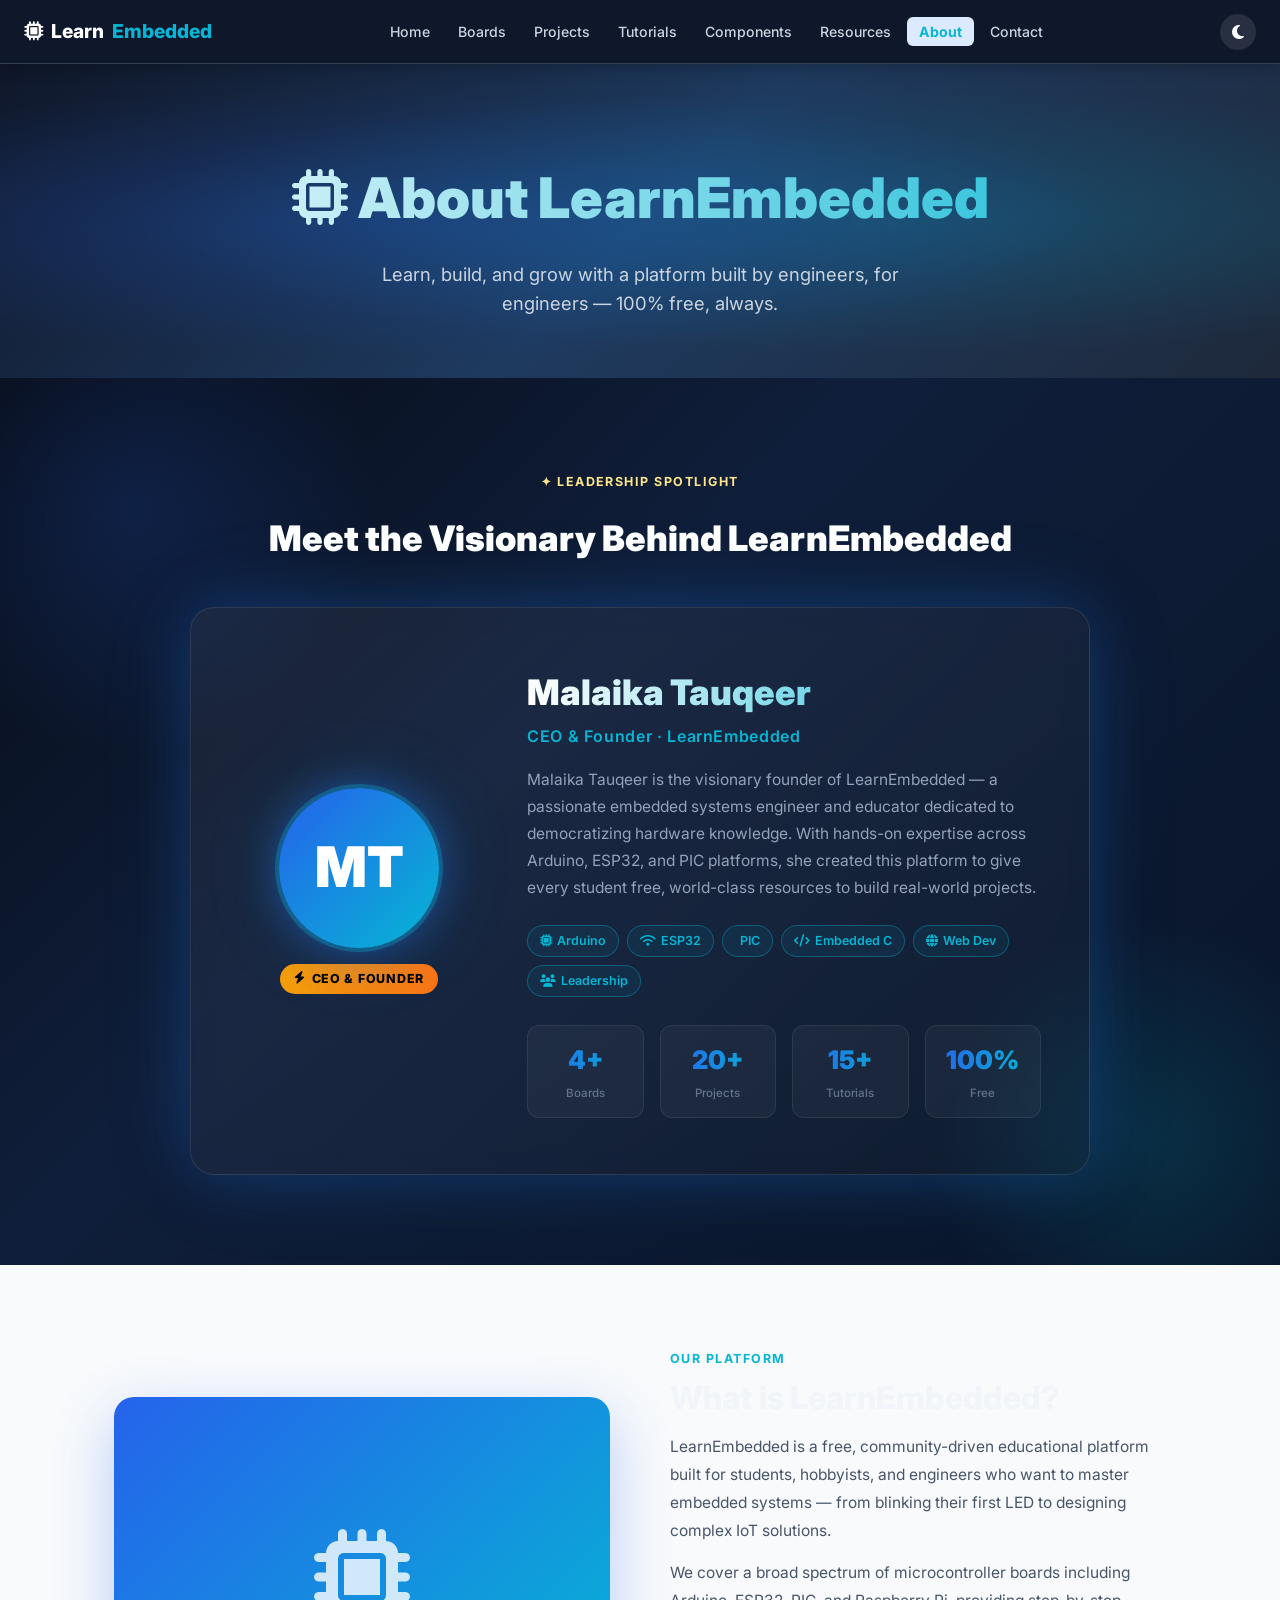
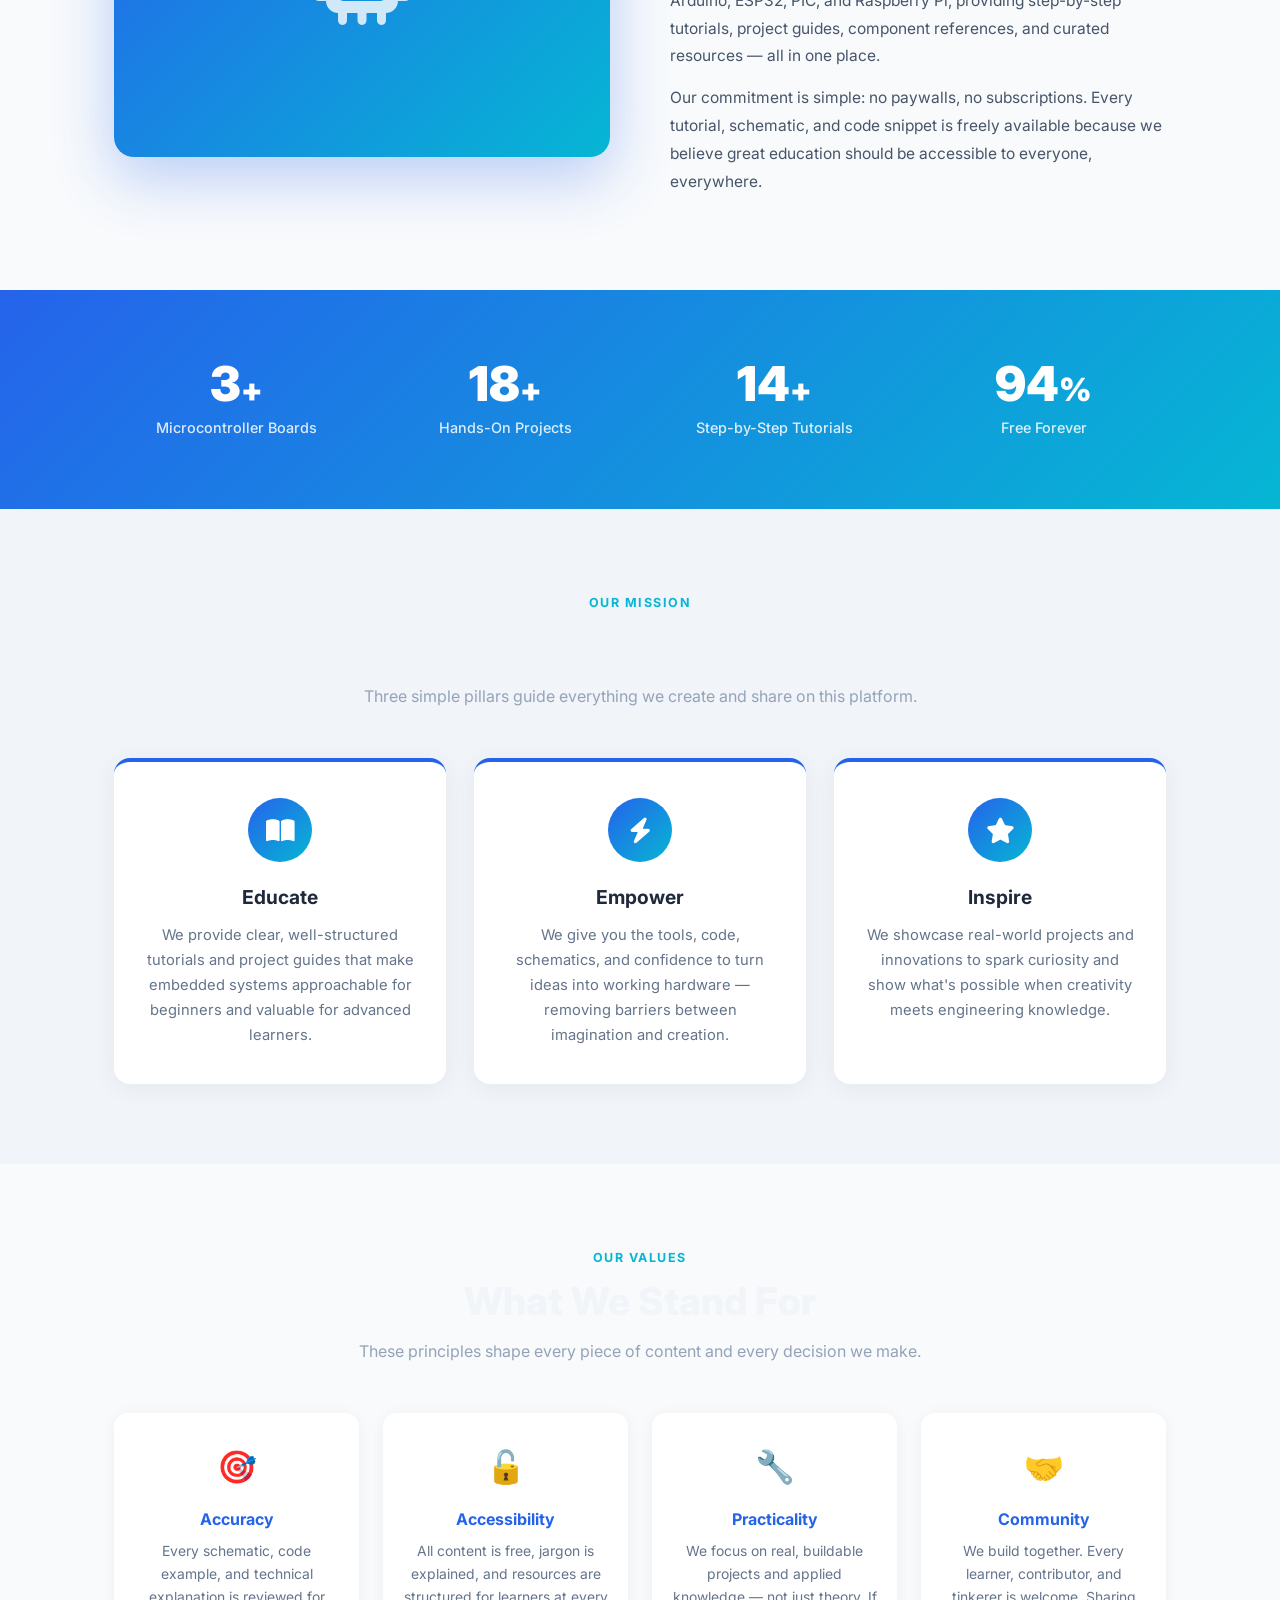
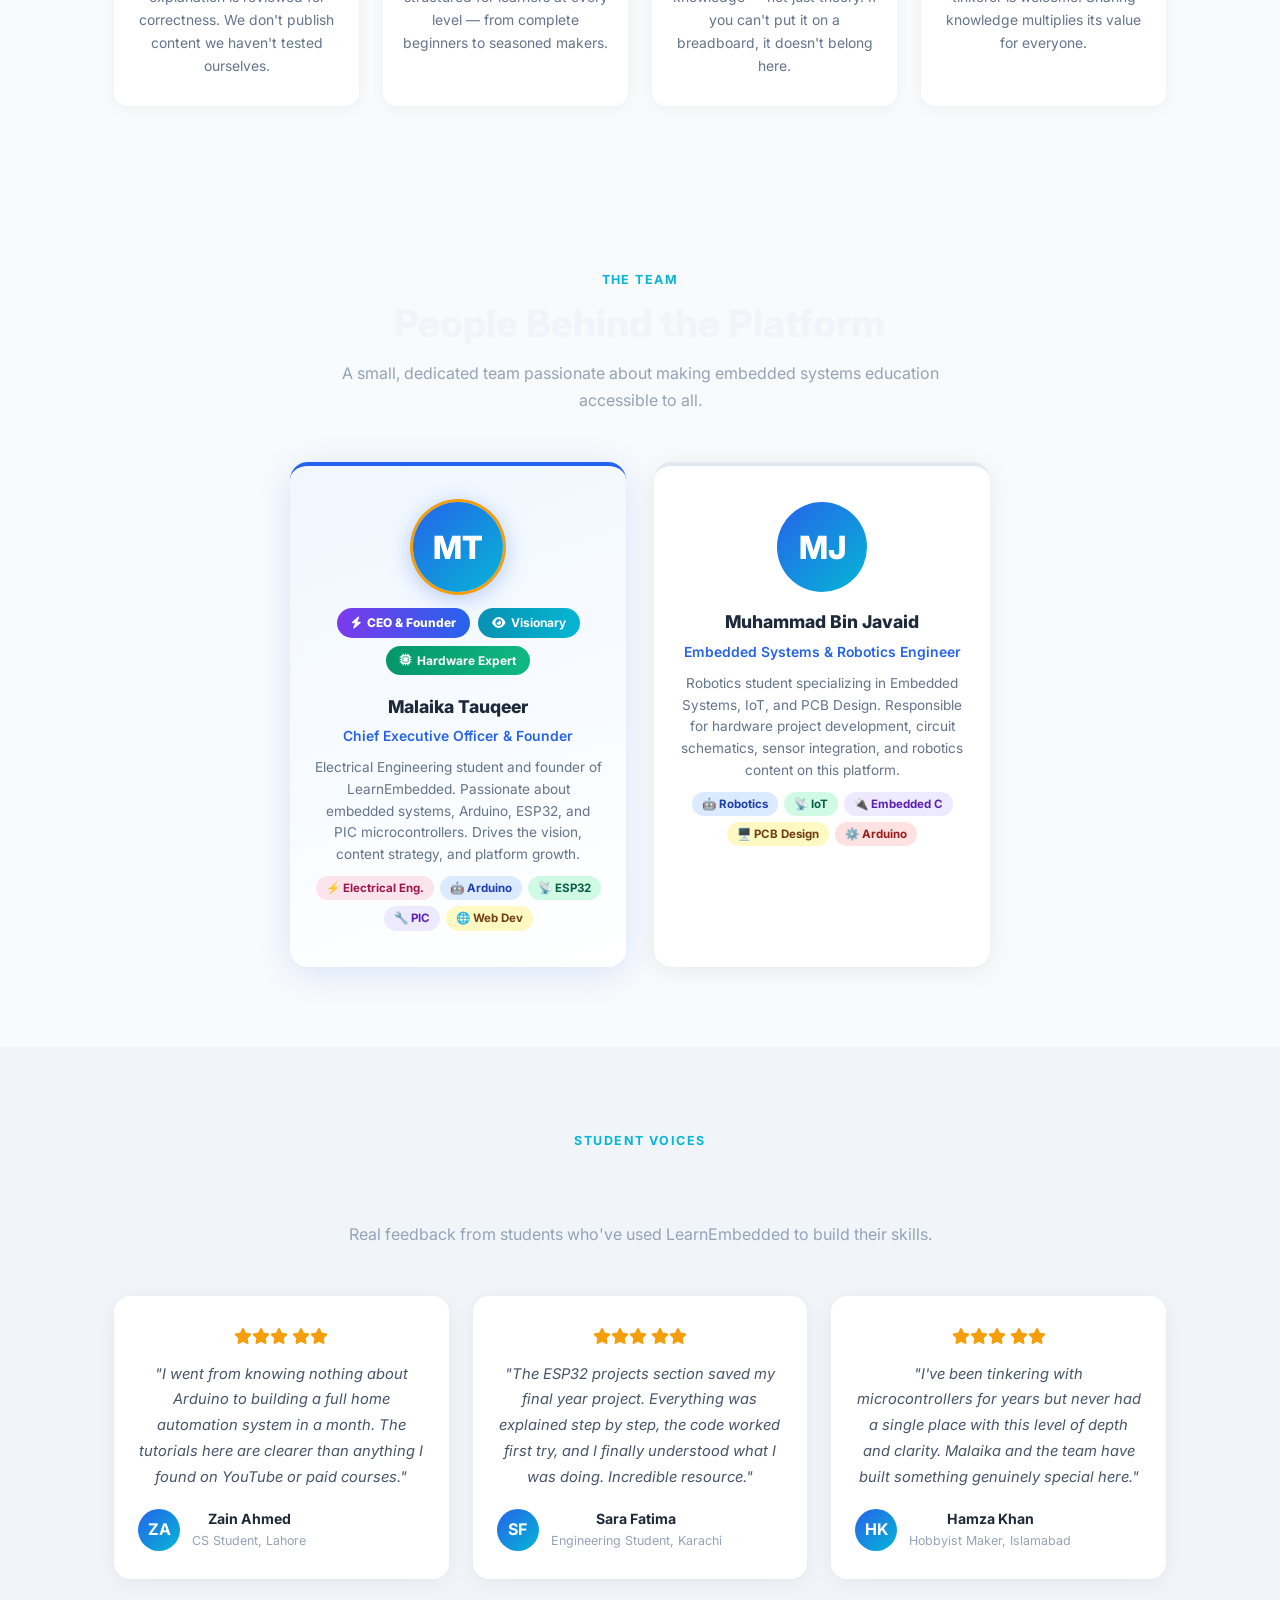
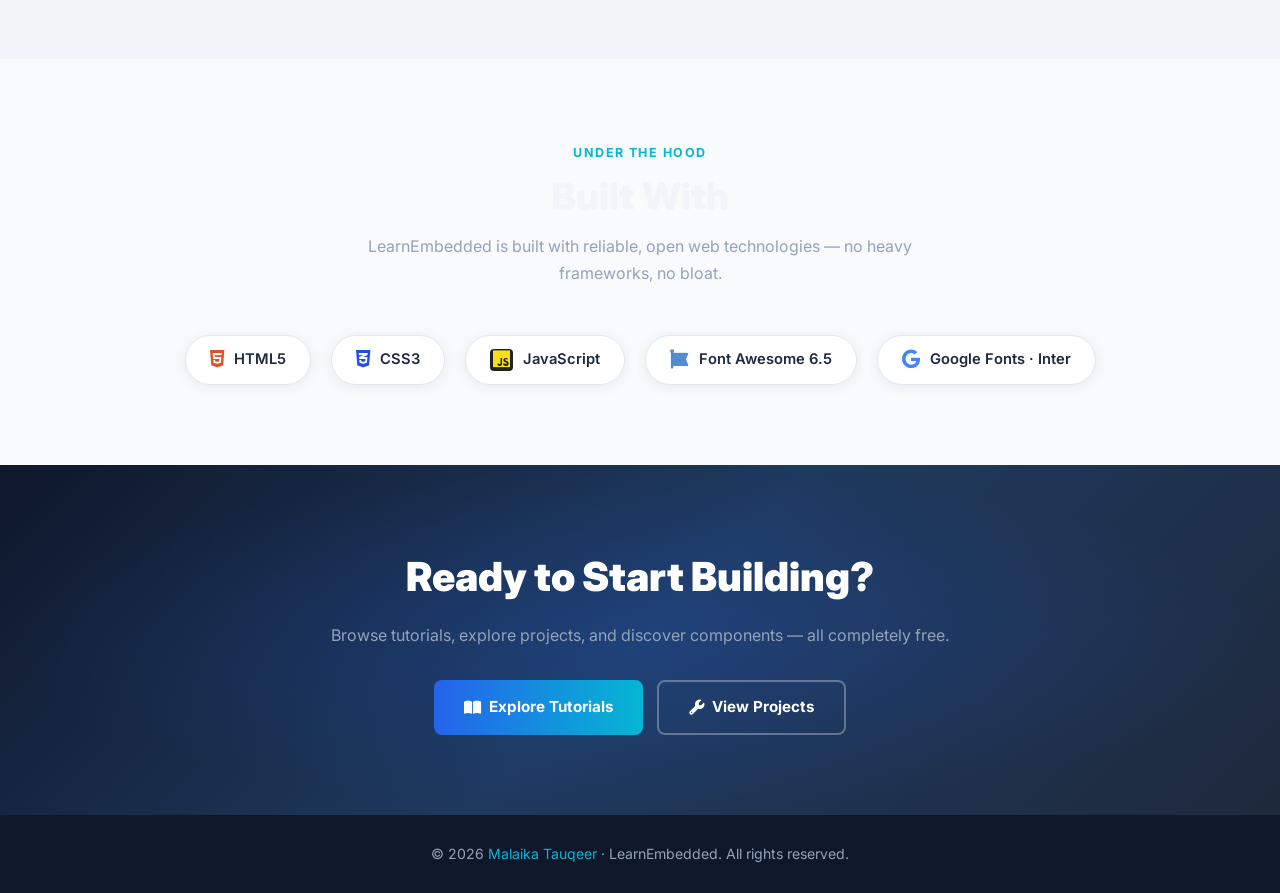
==== commit 71ceb4bc: "Fix admin panel: remove duplicates, add _adminOpen flag, stable modal" ====
--- a/about.html
+++ b/about.html
@@ -1,4 +1,4 @@
-<!DOCTYPE html>
+﻿<!DOCTYPE html>
 <html lang="en">
 <head>
   <meta charset="UTF-8" />
@@ -1307,19 +1307,59 @@
   </div>
 </div>
 <script>
-var _ac=0,_at=0;
-var DEF_PASS='Malaika@2026';
-function gp(){return localStorage.getItem('le_pass')||DEF_PASS;}
+var _ac=0,_at=0,_adminOpen=false;
+var DP='Malaika@2026';
+function gp(){return localStorage.getItem('le_pass')||DP;}
 document.addEventListener('DOMContentLoaded',function(){
-  applySiteSettings();applyBanner();
+  applySS();applyBanner();
   var l=document.getElementById('siteLogo');
-  if(l){l.addEventListener('click',function(){var n=Date.now();if(n-_at<600)_ac++;else _ac=1;_at=n;if(_ac>=3){openAdmin();_ac=0;}});}
+  if(l){
+    l.addEventListener('click',function(e){
+      if(_adminOpen) return;
+      var n=Date.now();
+      if(n-_at<600) _ac++; else _ac=1;
+      _at=n;
+      if(_ac>=3){e.preventDefault();openAdmin();_ac=0;}
+    });
+  }
 });
-function openAdmin(){document.getElementById('adminModal').style.display='block';document.body.style.overflow='hidden';}
-function closeAdmin(){document.getElementById('adminModal').style.display='none';document.getElementById('adminLoginBox').style.display='block';document.getElementById('adminDash').style.display='none';document.getElementById('adminPwIn').value='';document.getElementById('adminErr').style.display='none';document.body.style.overflow='';}
-function adminLogin(){if(document.getElementById('adminPwIn').value===gp()){document.getElementById('adminLoginBox').style.display='none';document.getElementById('adminDash').style.display='block';loadData();}else{document.getElementById('adminErr').style.display='block';}}
-function showATab(n,b){document.querySelectorAll('.ap-tab').forEach(p=>p.style.display='none');document.querySelectorAll('.atab-btn').forEach(x=>{x.style.background='transparent';x.style.color='#94a3b8';x.style.border='1px solid #334155';});document.getElementById('ap-'+n).style.display='block';b.style.background='#2563eb';b.style.color='white';b.style.border='none';}
-function toast(m,ok){var t=document.getElementById('adminToast');t.innerHTML=(ok?'✅ ':'❌ ')+m;t.style.borderLeftColor=ok?'#10b981':'#ef4444';t.style.transform='translateX(0)';setTimeout(()=>t.style.transform='translateX(130%)',3000);}
+function openAdmin(){
+  if(_adminOpen) return;
+  _adminOpen=true;
+  document.getElementById('adminModal').style.display='block';
+  document.body.style.overflow='hidden';
+}
+function closeAdmin(){
+  _adminOpen=false;
+  document.getElementById('adminModal').style.display='none';
+  document.getElementById('adminLoginBox').style.display='block';
+  document.getElementById('adminDash').style.display='none';
+  document.getElementById('adminPwIn').value='';
+  document.getElementById('adminErr').style.display='none';
+  document.body.style.overflow='';
+}
+function adminLogin(){
+  if(document.getElementById('adminPwIn').value===gp()){
+    document.getElementById('adminLoginBox').style.display='none';
+    document.getElementById('adminDash').style.display='block';
+    loadData();
+  }else{
+    document.getElementById('adminErr').style.display='block';
+  }
+}
+function showATab(n,b){
+  document.querySelectorAll('.ap-tab').forEach(function(p){p.style.display='none';});
+  document.querySelectorAll('.atab-btn').forEach(function(x){x.style.background='transparent';x.style.color='#94a3b8';x.style.border='1px solid #334155';});
+  document.getElementById('ap-'+n).style.display='block';
+  b.style.background='#2563eb';b.style.color='white';b.style.border='none';
+}
+function toast(m,ok){
+  var t=document.getElementById('adminToast');
+  t.innerHTML=(ok?'✅ ':'❌ ')+m;
+  t.style.borderLeftColor=ok?'#10b981':'#ef4444';
+  t.style.transform='translateX(0)';
+  setTimeout(function(){t.style.transform='translateX(130%)';},3000);
+}
 function loadData(){
   var s=JSON.parse(localStorage.getItem('le_site')||'{}');
   document.getElementById('as-name').value=s.name||'LearnEmbedded';
@@ -1335,17 +1375,45 @@
   document.getElementById('aa-on').checked=a.enabled||false;
   var tm=JSON.parse(localStorage.getItem('le_team')||'{}');
   document.getElementById('at-r1').value=tm.r1||'CEO & Founder';
-  document.getElementById('at-b1').value=tm.b1||'Electrical Engineering student and founder of LearnEmbedded.';
-  document.getElementById('at-r2').value=tm.r2||'Embedded Systems & Robotics Engineer';
-  document.getElementById('at-b2').value=tm.b2||'Robotics student specializing in Embedded Systems, IoT, and PCB Design.';
+  document.getElementById('at-b1').value=tm.b1||'Electrical Engineering student.';
+  document.getElementById('at-r2').value=tm.r2||'Embedded Systems Engineer';
+  document.getElementById('at-b2').value=tm.b2||'Robotics student specializing in IoT.';
 }
-function saveSite(){localStorage.setItem('le_site',JSON.stringify({name:document.getElementById('as-name').value,tagline:document.getElementById('as-tag').value,desc:document.getElementById('as-desc').value}));applySiteSettings();toast('Site saved!',true);}
+function saveSite(){localStorage.setItem('le_site',JSON.stringify({name:document.getElementById('as-name').value,tagline:document.getElementById('as-tag').value,desc:document.getElementById('as-desc').value}));applySS();toast('Site saved!',true);}
 function saveAnn(){localStorage.setItem('le_ann',JSON.stringify({text:document.getElementById('aa-txt').value,enabled:document.getElementById('aa-on').checked}));applyBanner();toast('Announcement updated!',true);}
 function saveLinks(){localStorage.setItem('le_links',JSON.stringify({email:document.getElementById('al-em').value,linkedin:document.getElementById('al-li').value,github:document.getElementById('al-gh').value,location:document.getElementById('al-loc').value}));toast('Links saved!',true);}
 function saveTeam(){localStorage.setItem('le_team',JSON.stringify({r1:document.getElementById('at-r1').value,b1:document.getElementById('at-b1').value,r2:document.getElementById('at-r2').value,b2:document.getElementById('at-b2').value}));toast('Team saved!',true);}
-function doChangePass(){var c=document.getElementById('ap-cur').value,n=document.getElementById('ap-new').value,cf=document.getElementById('ap-con').value;if(c!==gp()){toast('Wrong current password!',false);return;}if(n.length<6){toast('Min 6 chars!',false);return;}if(n!==cf){toast('Passwords do not match!',false);return;}localStorage.setItem('le_pass',n);document.getElementById('ap-cur').value='';document.getElementById('ap-new').value='';document.getElementById('ap-con').value='';toast('Password changed!',true);}
-function applySiteSettings(){var s=JSON.parse(localStorage.getItem('le_site')||'{}');if(s.name){document.querySelectorAll('.nav-brand').forEach(el=>{var ic=el.querySelector('.brand-icon');if(ic){el.textContent='';el.appendChild(ic);el.appendChild(document.createTextNode(' '+s.name));}});}}
-function applyBanner(){var a=JSON.parse(localStorage.getItem('le_ann')||'{}');var ex=document.getElementById('le-banner');if(ex)ex.remove();if(a.enabled&&a.text){var b=document.createElement('div');b.id='le-banner';b.style.cssText='position:fixed;top:68px;left:0;right:0;z-index:998;background:linear-gradient(90deg,#2563eb,#06b6d4);color:white;text-align:center;padding:.55rem 1rem;font-size:.82rem;font-weight:600;';b.innerHTML=a.text+' <span onclick="this.parentElement.remove()" style="margin-left:.75rem;cursor:pointer;opacity:.7;font-size:.9rem">✕</span>';document.body.appendChild(b);}}
-</script>
-</body>
+function doChangePass(){
+  var c=document.getElementById('ap-cur').value,n=document.getElementById('ap-new').value,cf=document.getElementById('ap-con').value;
+  if(c!==gp()){toast('Wrong password!',false);return;}
+  if(n.length<6){toast('Min 6 chars!',false);return;}
+  if(n!==cf){toast('No match!',false);return;}
+  localStorage.setItem('le_pass',n);
+  document.getElementById('ap-cur').value='';
+  document.getElementById('ap-new').value='';
+  document.getElementById('ap-con').value='';
+  toast('Password changed!',true);
+}
+function applySS(){
+  var s=JSON.parse(localStorage.getItem('le_site')||'{}');
+  if(s.name){
+    document.querySelectorAll('.nav-brand').forEach(function(el){
+      var ic=el.querySelector('.brand-icon');
+      if(ic){el.textContent='';el.appendChild(ic);el.appendChild(document.createTextNode(' '+s.name));}
+    });
+  }
+}
+function applyBanner(){
+  var a=JSON.parse(localStorage.getItem('le_ann')||'{}');
+  var ex=document.getElementById('le-banner');
+  if(ex) ex.remove();
+  if(a.enabled&&a.text){
+    var b=document.createElement('div');
+    b.id='le-banner';
+    b.style.cssText='position:fixed;top:68px;left:0;right:0;z-index:998;background:linear-gradient(90deg,#2563eb,#06b6d4);color:white;text-align:center;padding:.55rem 1rem;font-size:.82rem;font-weight:600;';
+    b.innerHTML=a.text+' <span onclick="this.parentElement.remove()" style="margin-left:.75rem;cursor:pointer;opacity:.7">✕</span>';
+    document.body.appendChild(b);
+  }
+}
+</script></body>
 </html>
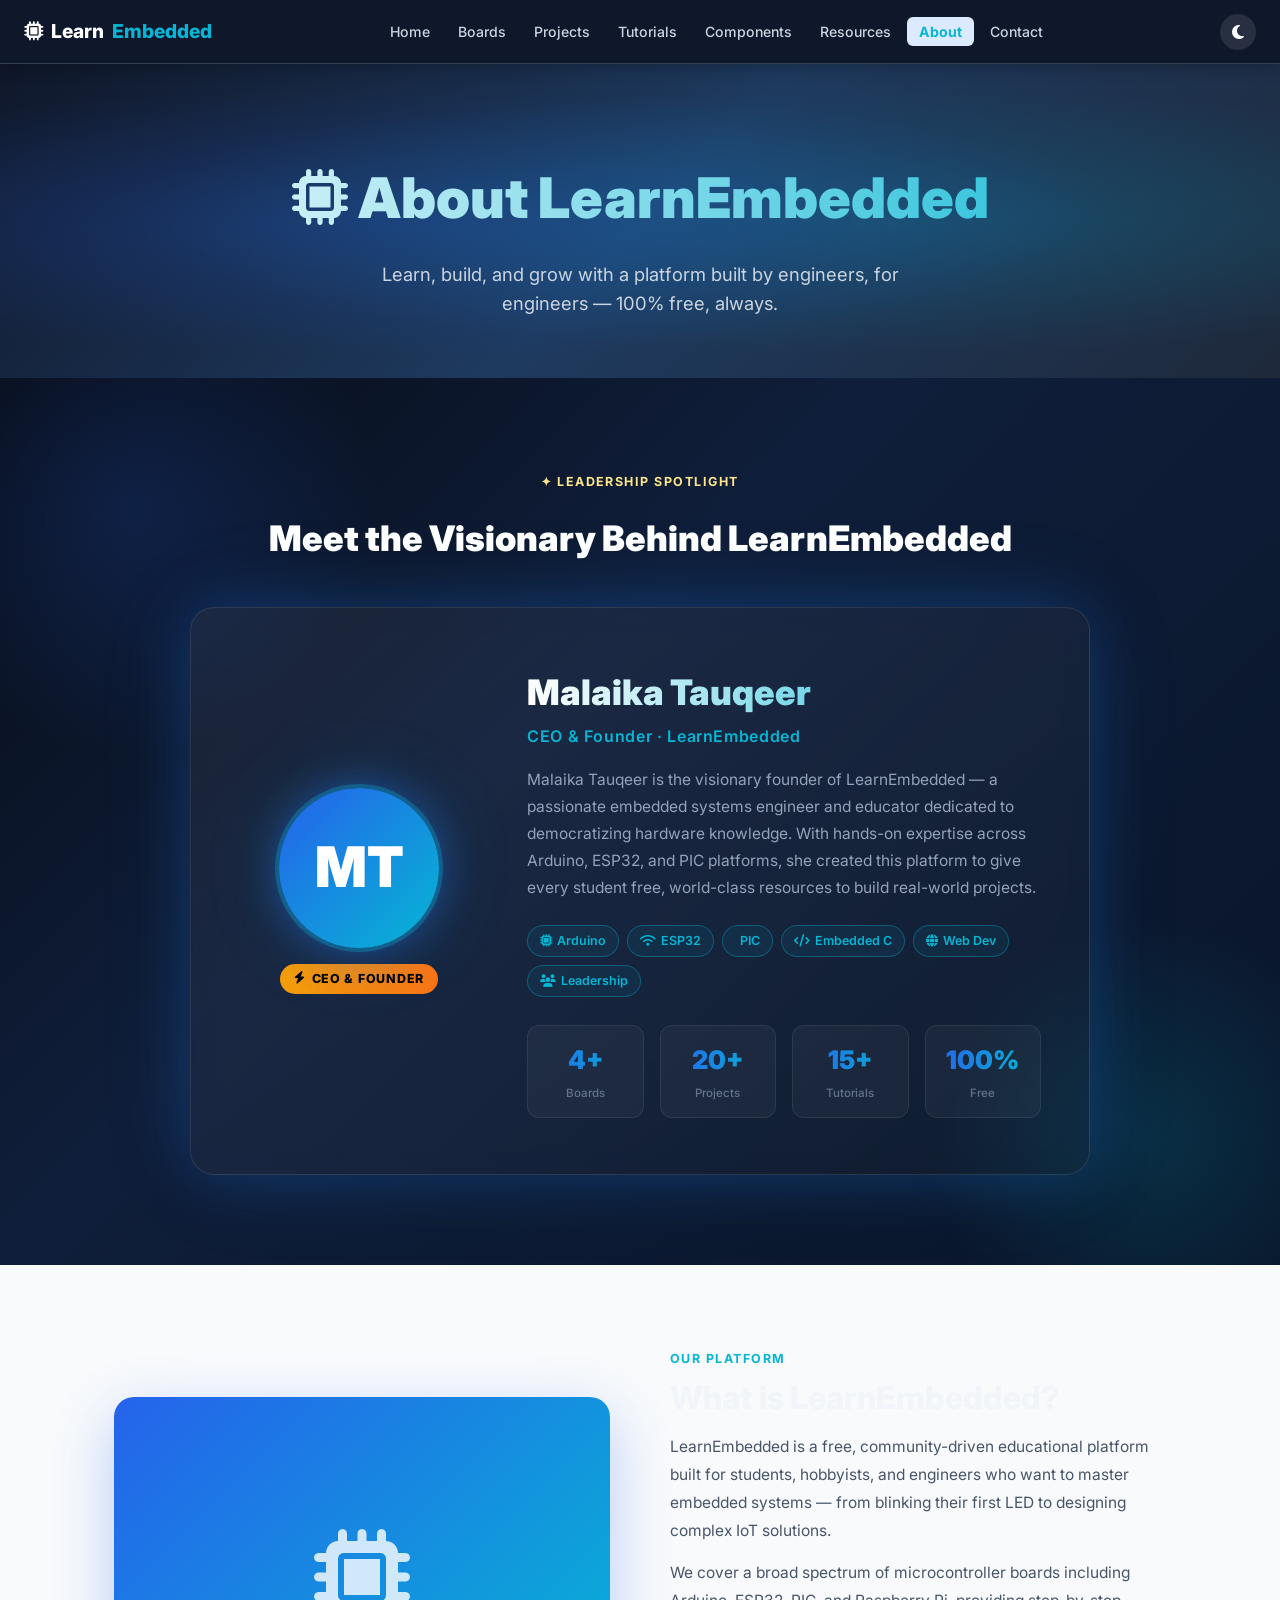
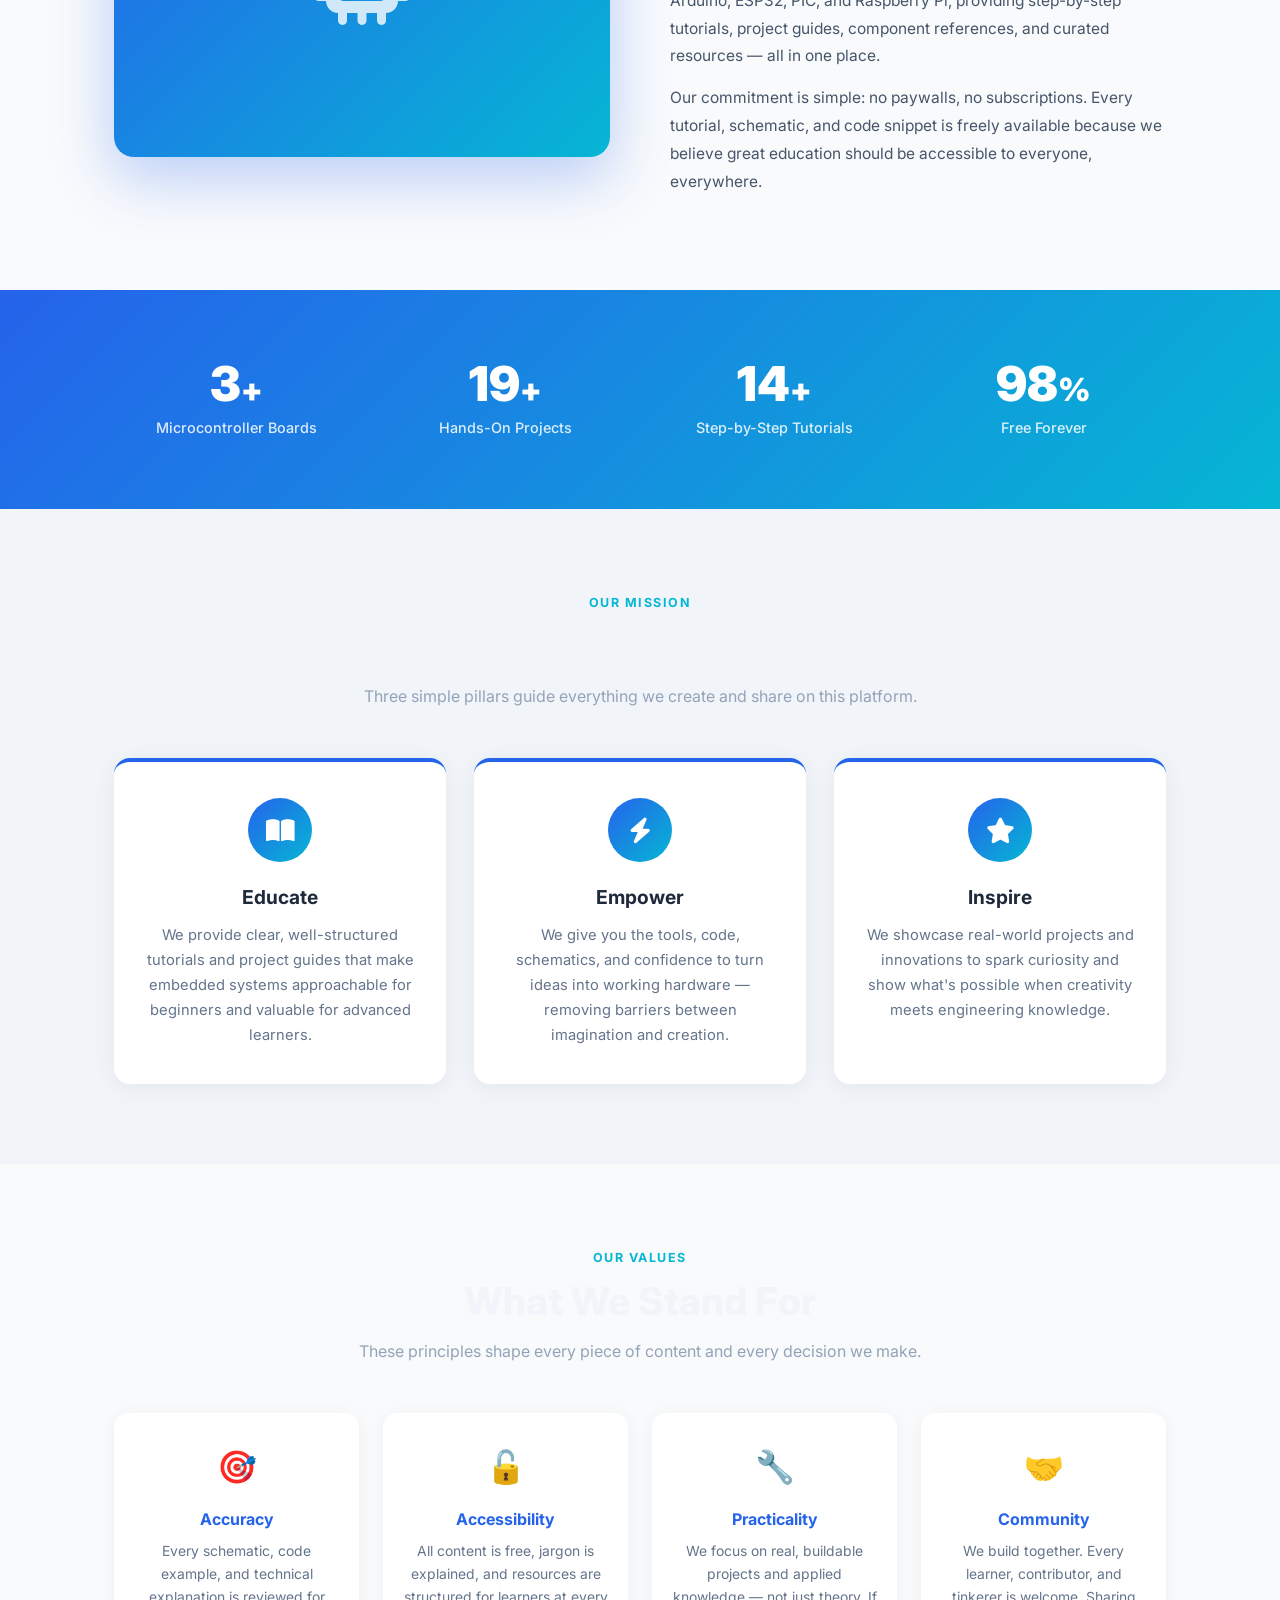
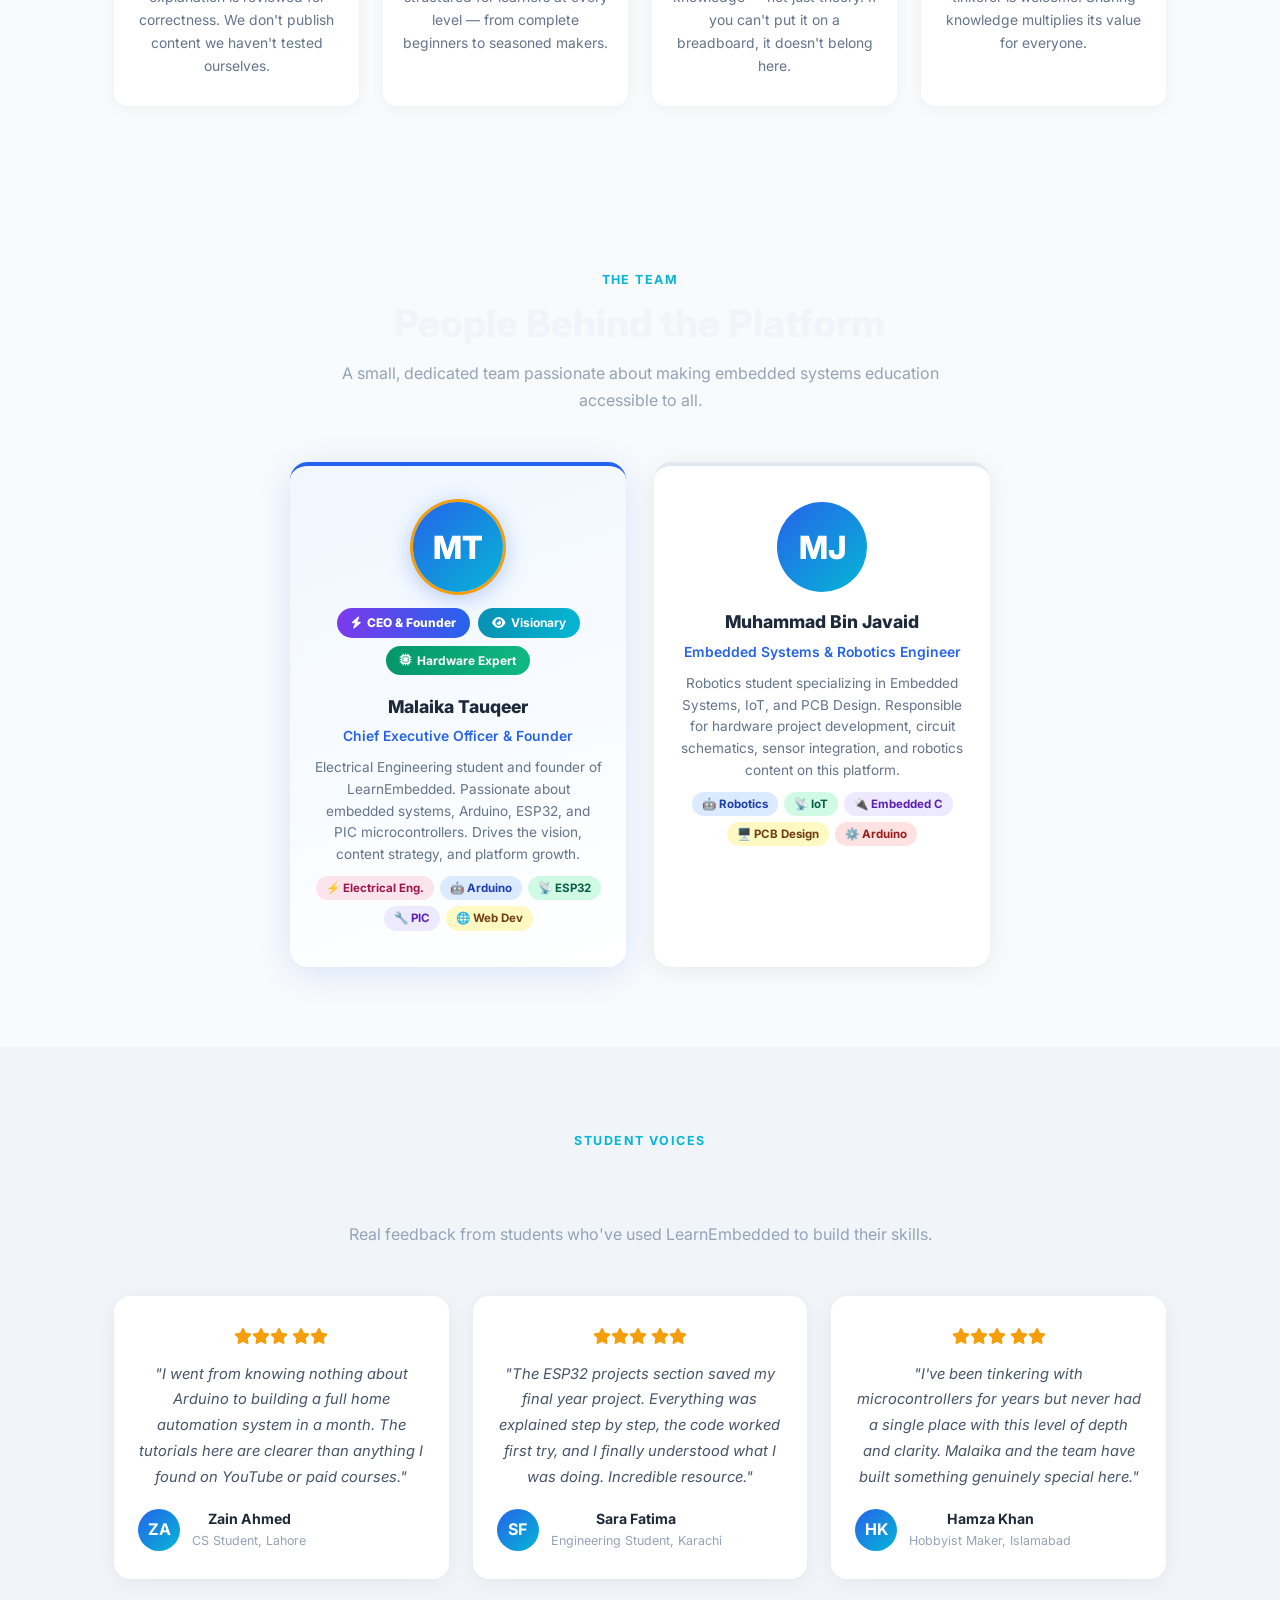
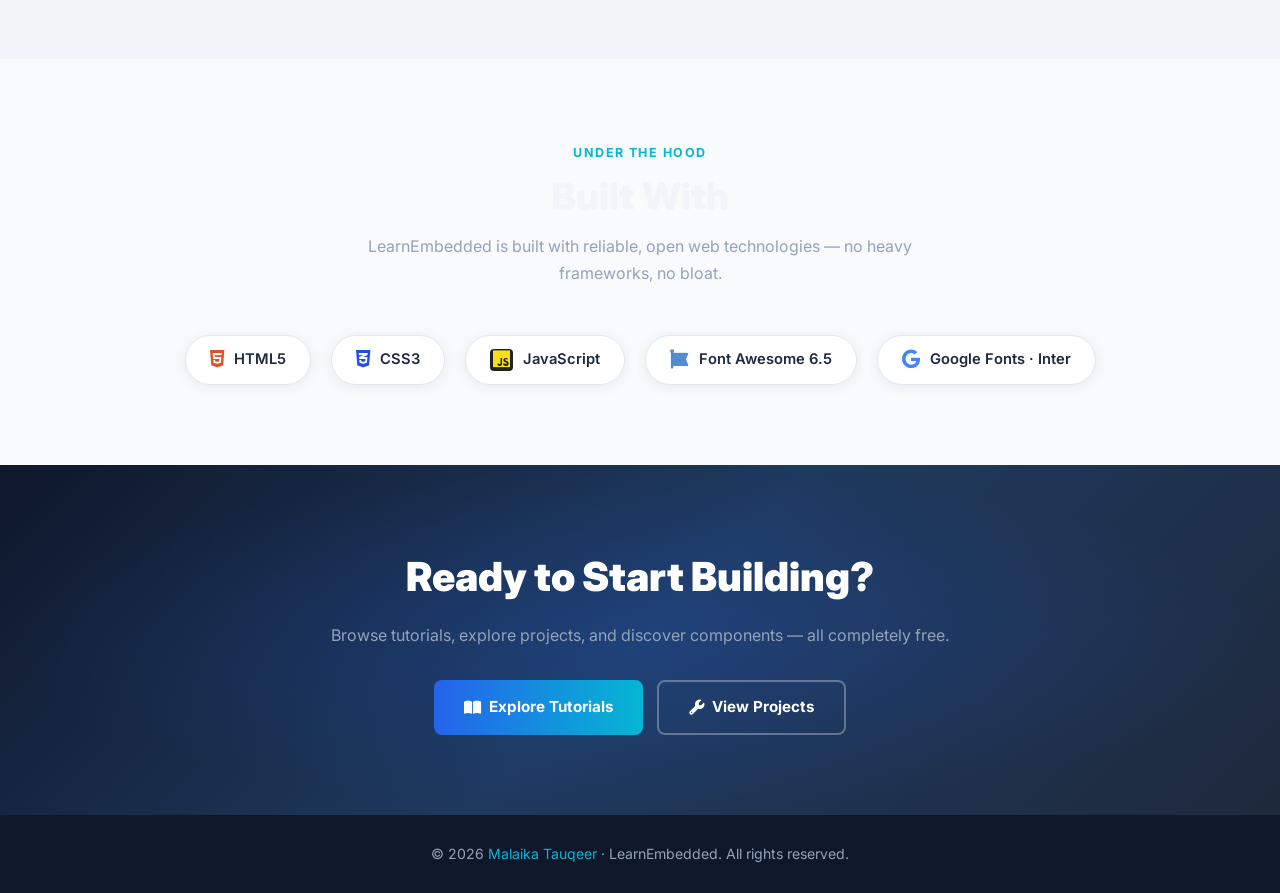
==== commit 8602ce09: "Fix tutorials: topic-specific videos + fix admin modal close issue" ====
--- a/about.html
+++ b/about.html
@@ -1319,7 +1319,7 @@
       var n=Date.now();
       if(n-_at<600) _ac++; else _ac=1;
       _at=n;
-      if(_ac>=3){e.preventDefault();openAdmin();_ac=0;}
+      if(_ac>=3){e.preventDefault();e.stopPropagation();openAdmin();_ac=0;return false;}
     });
   }
 });
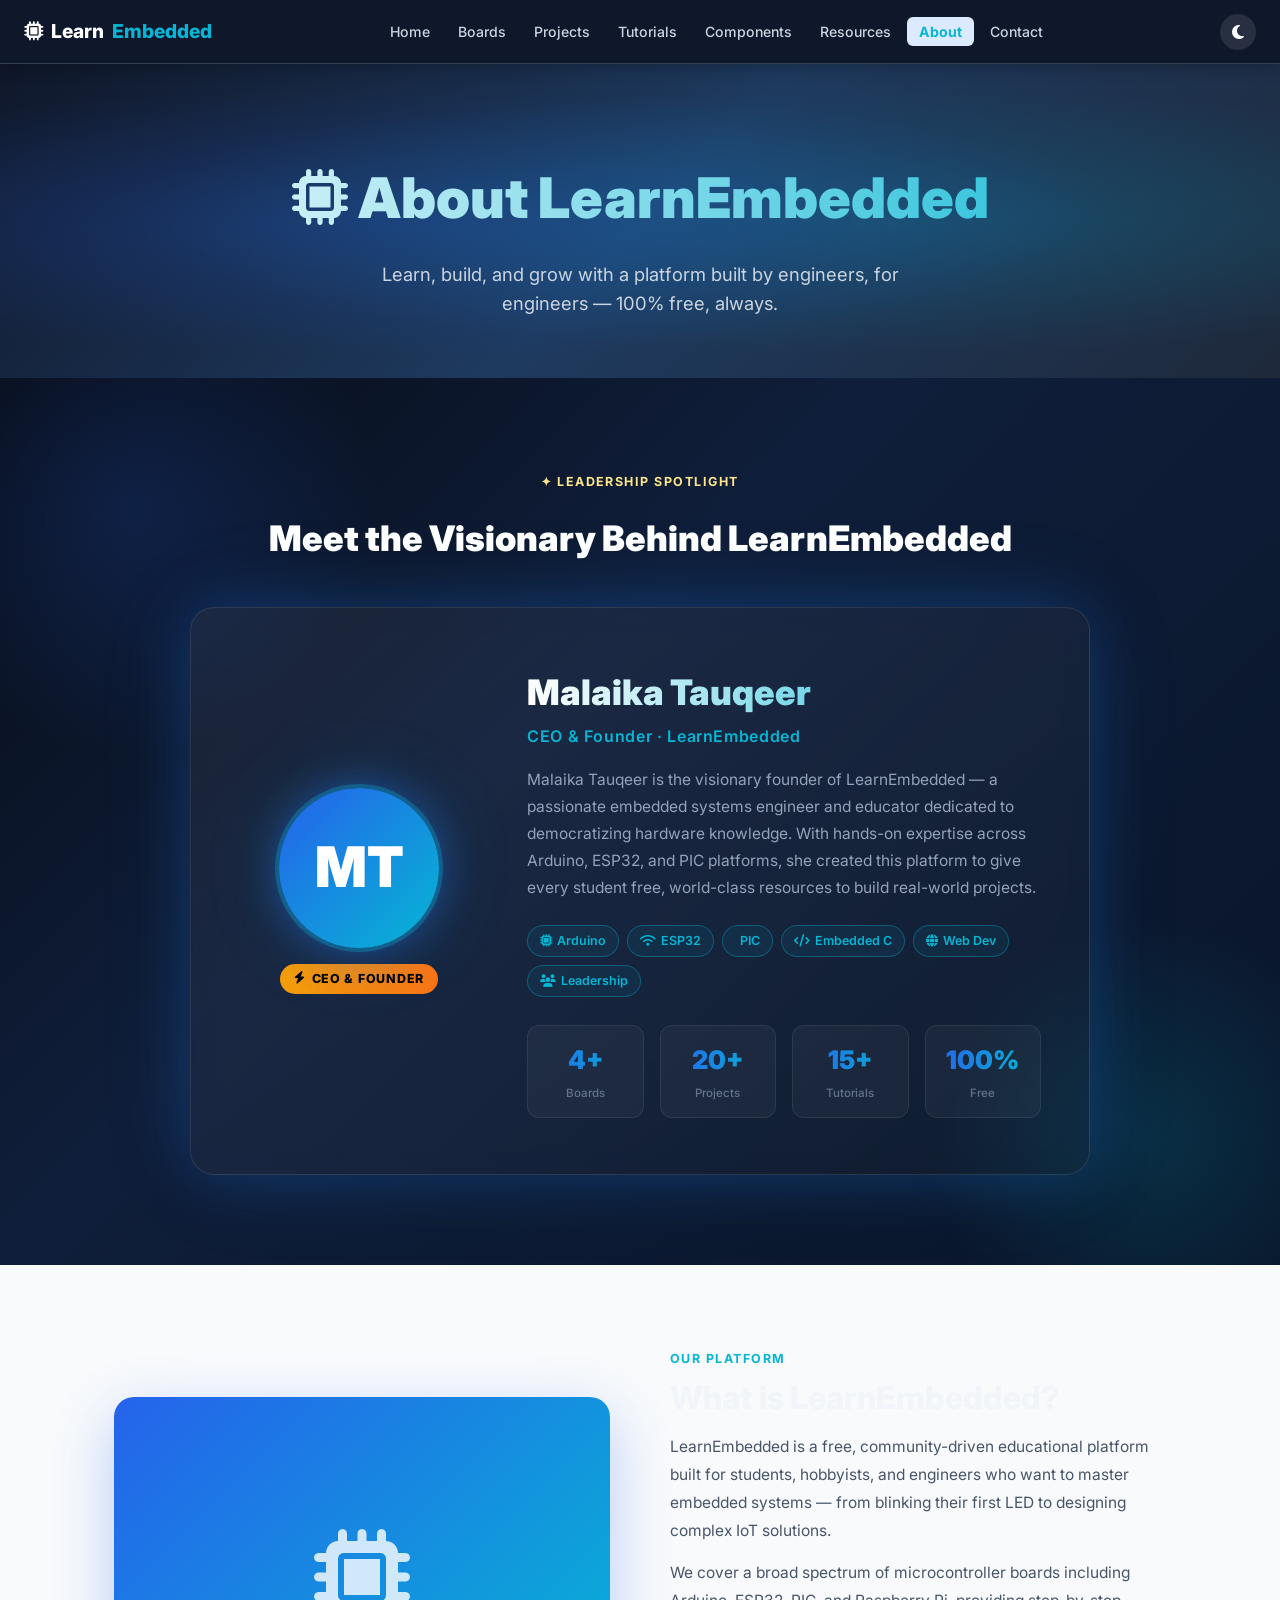
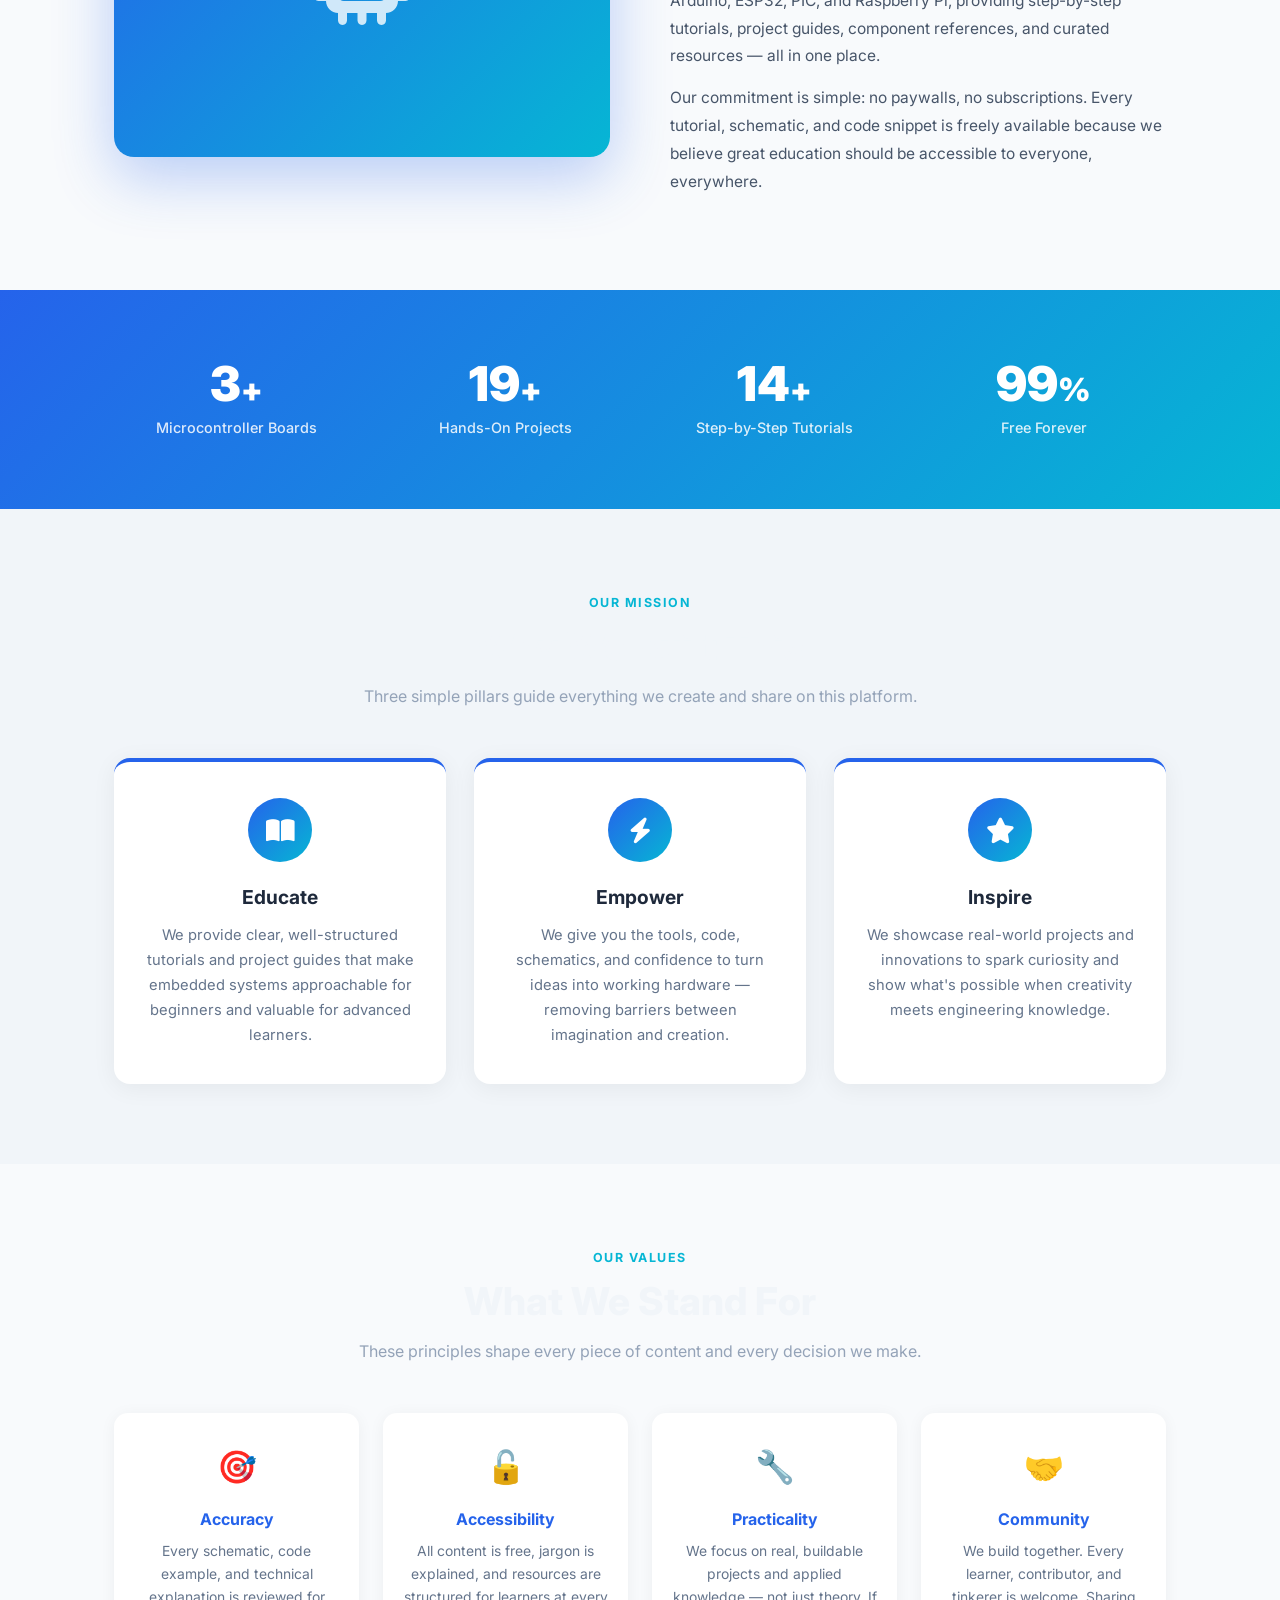
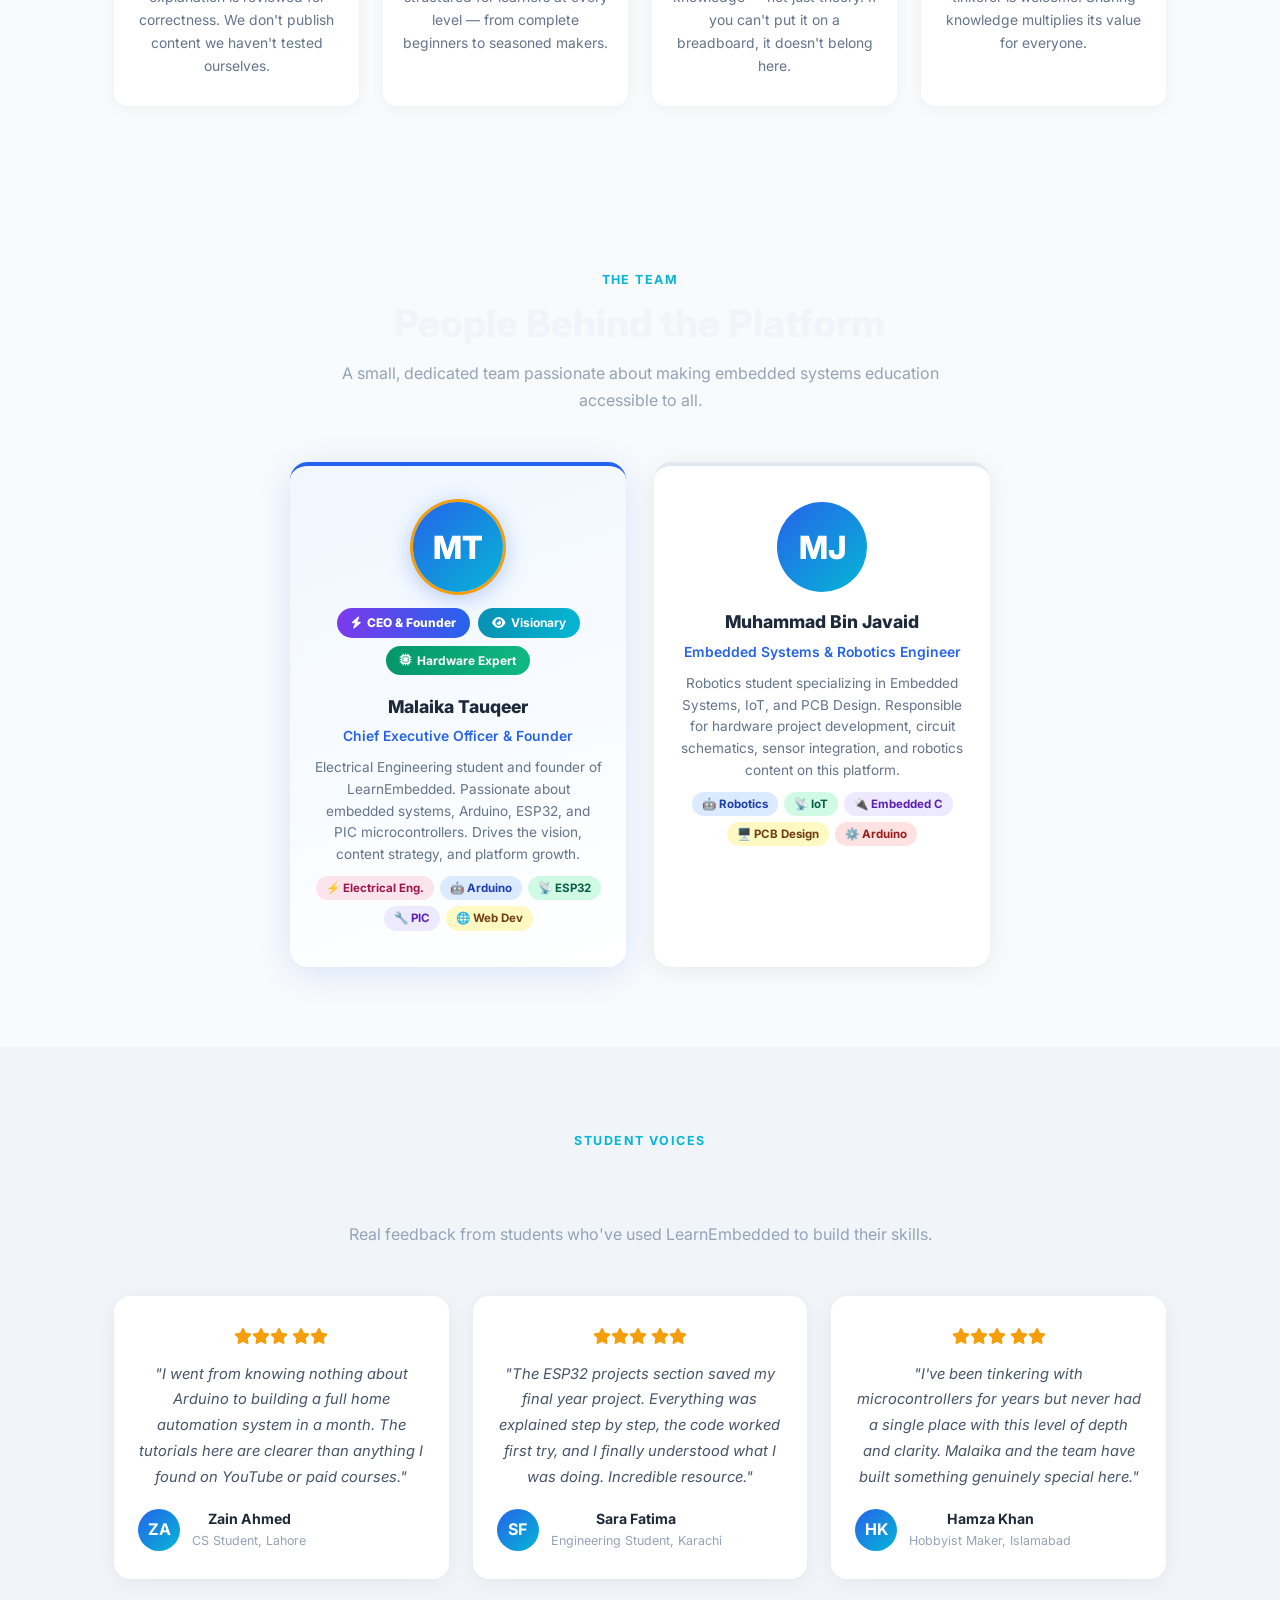
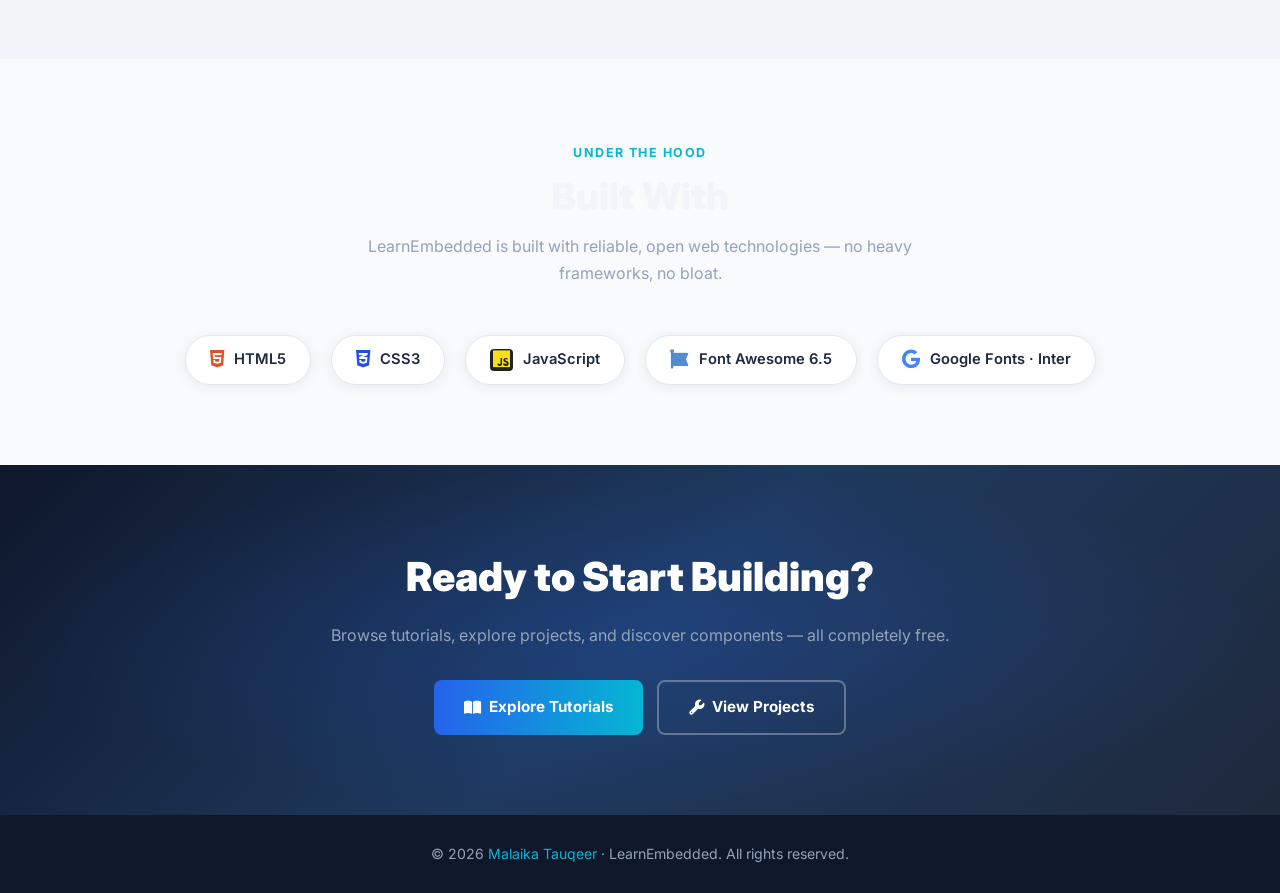
==== commit ad56889f: "Fix admin: remove ondblclick redirect, logo 3x click now opens modal" ====
--- a/about.html
+++ b/about.html
@@ -806,7 +806,7 @@
 
   <!-- ══ NAVBAR ══ -->
   <nav class="navbar">
-    <a href="index.html" class="nav-brand" id="siteLogo" ondblclick="window.location.href='admin.html'" title="">
+    <a href="index.html" class="nav-brand" id="siteLogo" title="">
       <i class="fas fa-microchip"></i> Learn<span>Embedded</span>
     </a>
     <button class="hamburger" id="hamburger" aria-label="Toggle menu">
